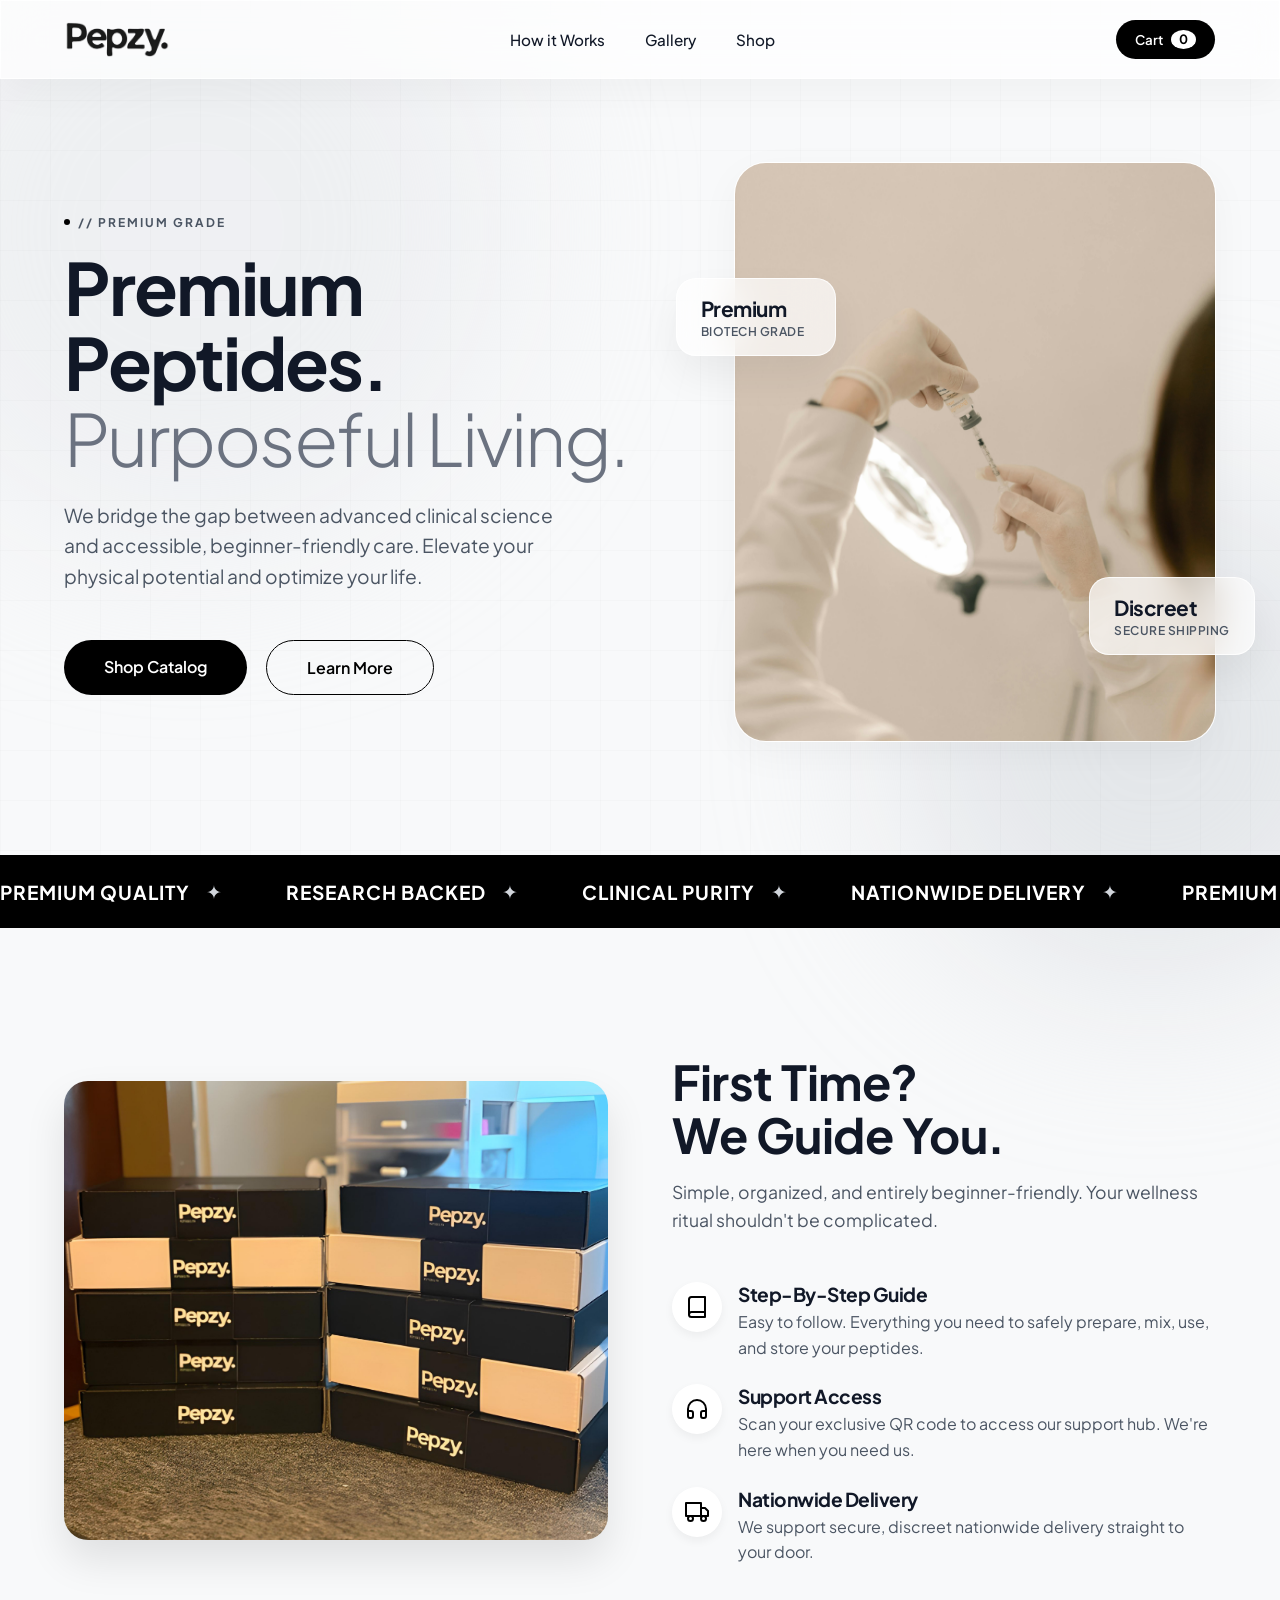
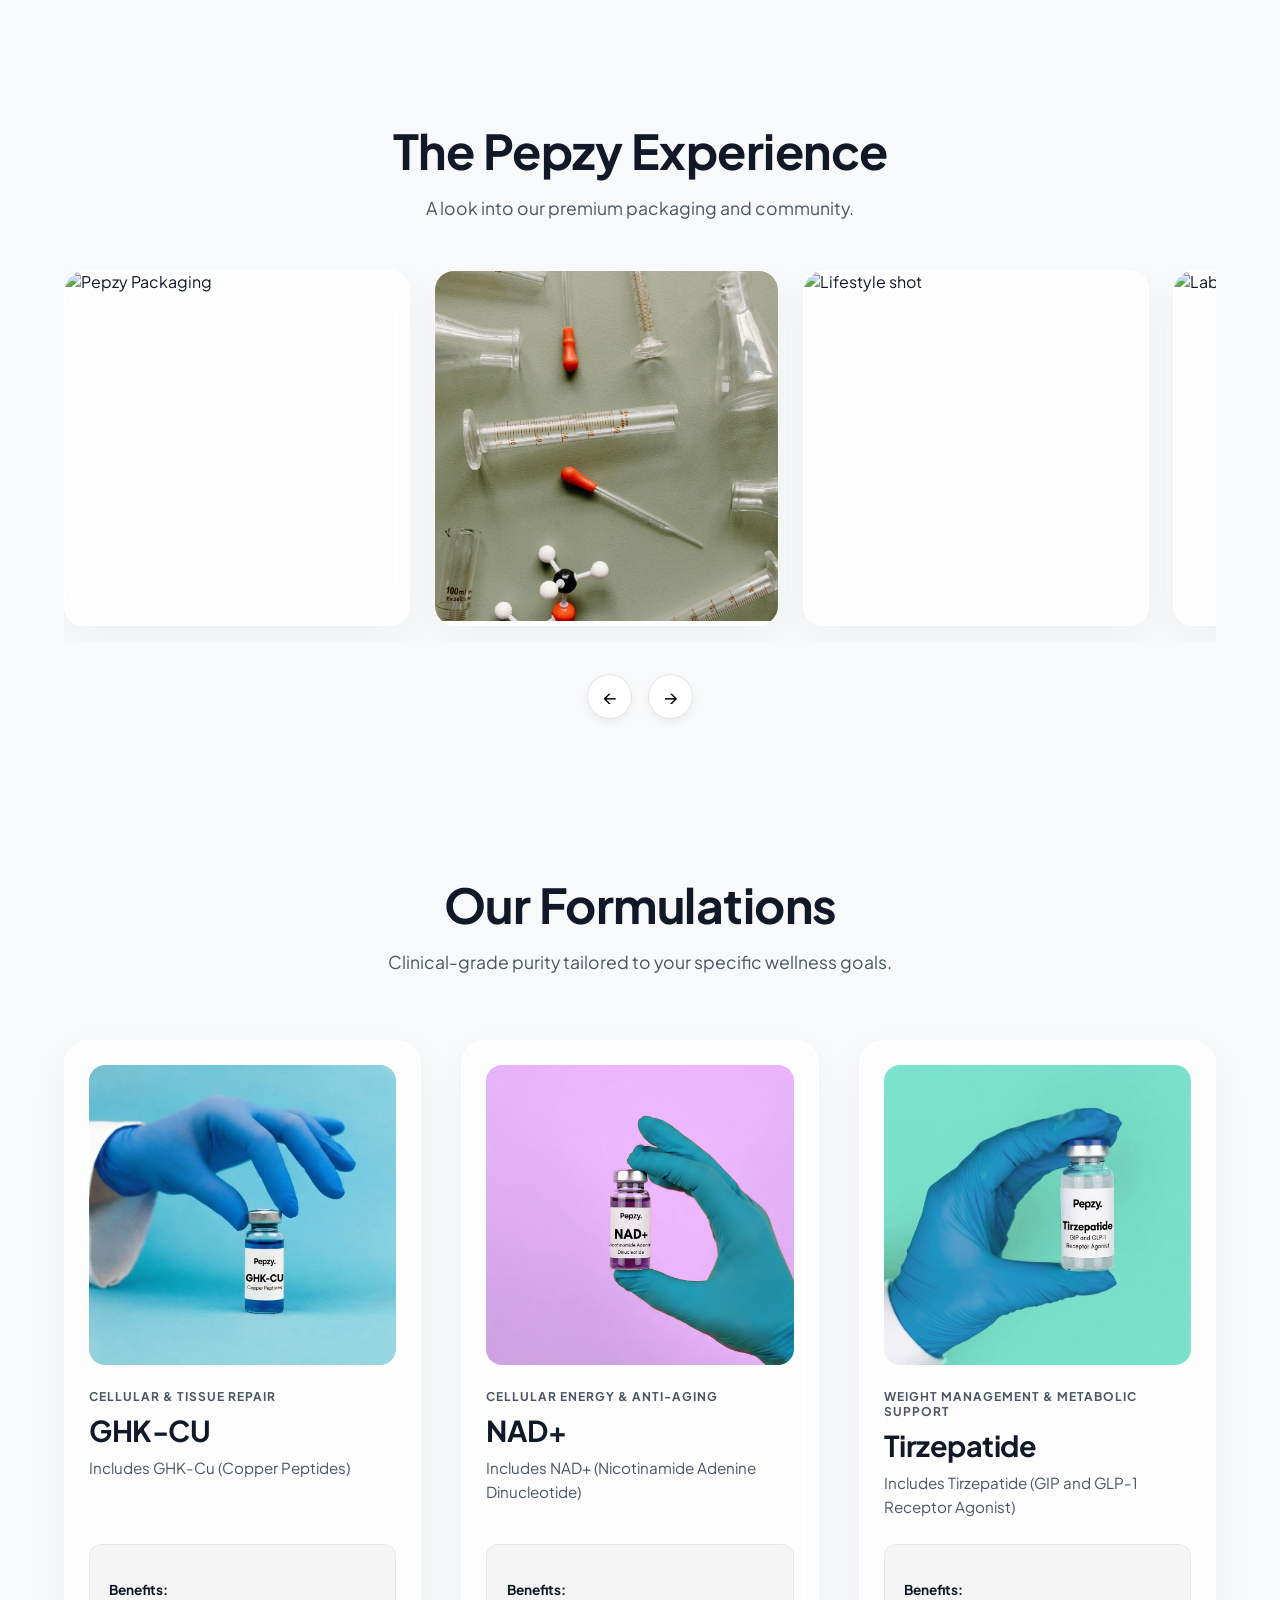
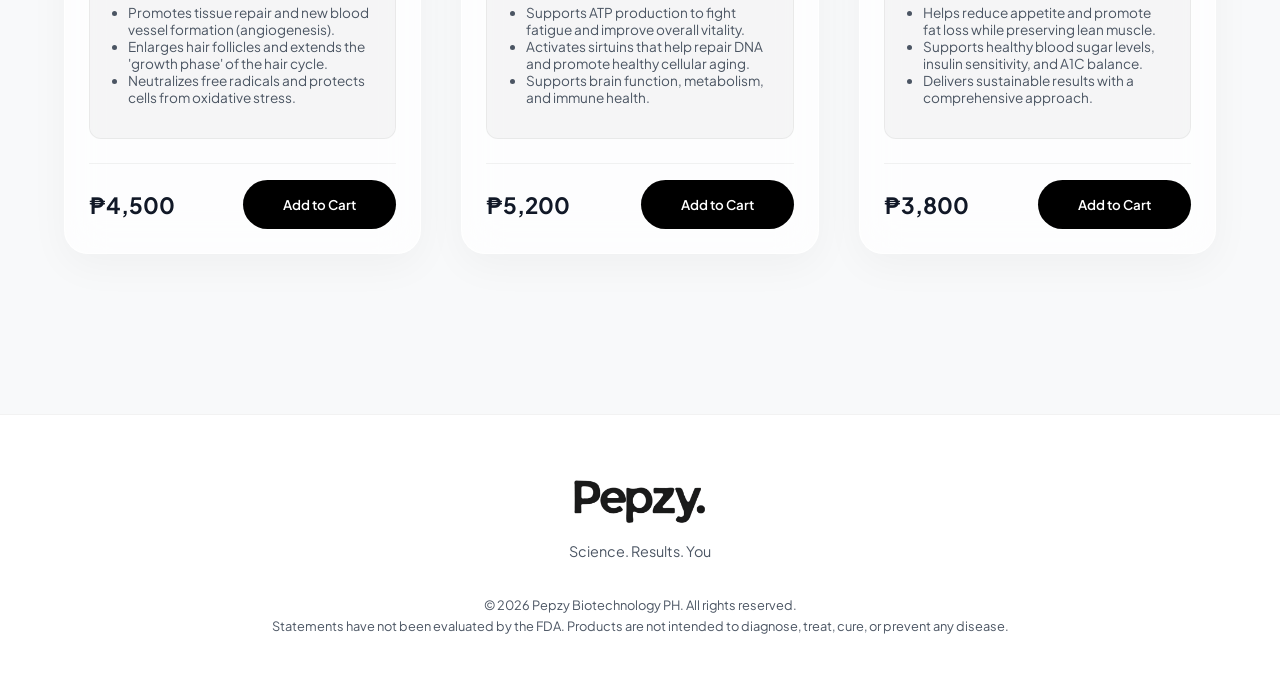
==== index.html @ 22ab9c08 "Initial commit" ====
<!DOCTYPE html>
<html lang="en">
<head>
    <meta charset="UTF-8">
    <meta name="viewport" content="width=device-width, initial-scale=1.0">
    <title>Pepzy. | Premium Peptides</title>
    <link rel="icon" type="image/png" href="assets/pepzy_favicon.png">
    <link href="https://fonts.googleapis.com/css2?family=Plus+Jakarta+Sans:wght@300;400;500;600;700&display=swap" rel="stylesheet">
    <link rel="stylesheet" href="assets/styles.css">
</head>
<body>

    <div class="blob blob-1"></div>
    <div class="blob blob-2"></div>

    <nav class="glass">
        <a href="#" class="logo">
            <img src="assets/pepzy_logo.png" alt="Pepzy Logo">
        </a>
        <div class="nav-links">
            <a href="#guide">How it Works</a>
            <a href="#gallery">Gallery</a>
            <a href="#products">Shop</a>
        </div>
        <button class="cart-btn" onclick="toggleCart()">
            Cart <span class="cart-count" id="cart-count">0</span>
        </button>
    </nav>

    <section class="hero reveal">
        <div class="hero-text">
            <div class="hero-pretitle"><span></span>// Premium Grade</div>
            <h1>Premium Peptides.<br><em>Purposeful Living.</em></h1>
            <p>We bridge the gap between advanced clinical science and accessible, beginner-friendly care. Elevate your physical potential and optimize your life.</p>
            <div class="hero-buttons">
                <a href="#products" class="btn">Shop Catalog</a>
                <a href="#guide" class="btn btn-outline">Learn More</a>
            </div>
        </div>
        
        <div class="hero-image-container">
            <div class="floating-badge badge-left glass">
                <strong>Premium</strong>
                <span>Biotech Grade</span>
            </div>
            <div class="floating-badge badge-right glass">
                <strong>Discreet</strong>
                <span>Secure Shipping</span>
            </div>
            
            <div class="hero-image-wrapper glass">
                <img src="assets/hero-image-two.jpg" alt="Premium Clinical Therapeutics">
            </div>
        </div>
    </section>

    <div class="marquee-wrapper reveal">
        <div class="marquee-content">
            <div class="marquee-item"><strong>PREMIUM QUALITY</strong> <span>        ✦        </span></div>
            <div class="marquee-item"><strong>RESEARCH BACKED</strong> <span>        ✦        </span></div>
            <div class="marquee-item"><strong>CLINICAL PURITY</strong> <span>        ✦        </span></div>
            <div class="marquee-item"><strong>NATIONWIDE DELIVERY</strong> <span>        ✦        </span></div>
            <div class="marquee-item"><strong>PREMIUM QUALITY</strong> <span>        ✦        </span></div>
            <div class="marquee-item"><strong>RESEARCH BACKED</strong> <span>        ✦        </span></div>
            <div class="marquee-item"><strong>CLINICAL PURITY</strong> <span>        ✦        </span></div>
            <div class="marquee-item"><strong>NATIONWIDE DELIVERY</strong> <span>        ✦        </span></div>
        </div>
    </div>

    <section id="guide" class="guide-section reveal">
        <div class="guide-image">
            <img src="assets/sample_photo.png" alt="Pepzy Starter Guide">
        </div>
        <div class="guide-text">
            <h2 class="section-title">First Time? <br>We Guide You.</h2>
            <p class="section-subtitle">Simple, organized, and entirely beginner-friendly. Your wellness ritual shouldn't be complicated.</p>
            
            <div class="feature-list">
                <div class="feature-item">
                    <div class="feature-icon">
                        <svg width="24" height="24" viewBox="0 0 24 24" fill="none" stroke="currentColor" stroke-width="2" stroke-linecap="round" stroke-linejoin="round"><path d="M4 19.5A2.5 2.5 0 0 1 6.5 17H20"></path><path d="M6.5 2H20v20H6.5A2.5 2.5 0 0 1 4 19.5v-15A2.5 2.5 0 0 1 6.5 2z"></path></svg>
                    </div>
                    <div class="feature-text">
                        <h4>Step-By-Step Guide</h4>
                        <p>Easy to follow. Everything you need to safely prepare, mix, use, and store your peptides.</p>
                    </div>
                </div>
                <div class="feature-item">
                    <div class="feature-icon">
                        <svg width="24" height="24" viewBox="0 0 24 24" fill="none" stroke="currentColor" stroke-width="2" stroke-linecap="round" stroke-linejoin="round"><path d="M3 18v-6a9 9 0 0 1 18 0v6"></path><path d="M21 19a2 2 0 0 1-2 2h-1a2 2 0 0 1-2-2v-3a2 2 0 0 1 2-2h3zM3 19a2 2 0 0 0 2 2h1a2 2 0 0 0 2-2v-3a2 2 0 0 0-2-2H3z"></path></svg>
                    </div>
                    <div class="feature-text">
                        <h4>Support Access</h4>
                        <p>Scan your exclusive QR code to access our support hub. We're here when you need us.</p>
                    </div>
                </div>
                <div class="feature-item">
                    <div class="feature-icon">
                        <svg width="24" height="24" viewBox="0 0 24 24" fill="none" stroke="currentColor" stroke-width="2" stroke-linecap="round" stroke-linejoin="round"><rect x="1" y="3" width="15" height="13"></rect><polygon points="16 8 20 8 23 11 23 16 16 16 16 8"></polygon><circle cx="5.5" cy="18.5" r="2.5"></circle><circle cx="18.5" cy="18.5" r="2.5"></circle></svg>
                    </div>
                    <div class="feature-text">
                        <h4>Nationwide Delivery</h4>
                        <p>We support secure, discreet nationwide delivery straight to your door.</p>
                    </div>
                </div>
            </div>
        </div>
    </section>

    <section id="gallery" class="gallery-section reveal">
        <div class="gallery-header">
            <h2 class="section-title">The Pepzy Experience</h2>
            <p class="section-subtitle">A look into our premium packaging and community.</p>
        </div>
        
        <div class="carousel-container">
            <div class="carousel-track" id="carouselTrack">
                <div class="carousel-slide glass">
                    <img src="https://images.unsplash.com/photo-1571781926291-c477ebfd024b?ixlib=rb-4.0.3&auto=format&fit=crop&w=800&q=80" alt="Pepzy Packaging">
                </div>
                <div class="carousel-slide glass">
                    <img src="assets/gallery-one.jpg" alt="Vials">
                </div>
                <div class="carousel-slide glass">
                    <img src="https://images.unsplash.com/photo-1556228578-0d85b1a4d571?ixlib=rb-4.0.3&auto=format&fit=crop&w=800&q=80" alt="Lifestyle shot">
                </div>
                <div class="carousel-slide glass">
                    <img src="https://images.unsplash.com/photo-1629198688000-71f23e745b6e?ixlib=rb-4.0.3&auto=format&fit=crop&w=800&q=80" alt="Laboratory purity">
                </div>
                <div class="carousel-slide glass">
                    <img src="assets/gallery-two.jpg" alt="Guide book">
                </div>
            </div>
            
            <div class="carousel-nav">
                <button class="nav-btn" onclick="scrollCarousel(-1)">&#8592;</button>
                <button class="nav-btn" onclick="scrollCarousel(1)">&#8594;</button>
            </div>
        </div>
    </section>

    <section id="products" class="reveal">
        <div class="products-header">
            <h2 class="section-title">Our Formulations</h2>
            <p class="section-subtitle">Clinical-grade purity tailored to your specific wellness goals.</p>
        </div>
        <div class="grid">
            
            <div class="card glass">
                <img src="assets/GHK-CU.png" alt="GHK-CU Vial" class="card-img">
                <span class="tag">Cellular & Tissue Repair</span>
                <h3>GHK-CU</h3>
                <p class="desc">Includes GHK-Cu (Copper Peptides)</p>
                <div class="details-box">
                    <br>
                    <strong>Benefits:</strong>
                    <ul>
                        <li>Promotes tissue repair and new blood vessel formation (angiogenesis).</li>
                        <li>Enlarges hair follicles and extends the 'growth phase' of the hair cycle.</li>
                        <li>Neutralizes free radicals and protects cells from oxidative stress.</li>
                    </ul>
                </div>
                <div class="card-footer">
                    <span class="price">₱4,500</span>
                    <button class="btn" onclick="addToCart(1, 'GHK-CU', 4500)">Add to Cart</button>
                </div>
            </div>

            <div class="card glass">
                <img src="assets/NAD.png" alt="NAD+ Vial" class="card-img">
                <span class="tag">Cellular Energy & Anti-Aging</span>
                <h3>NAD+</h3>
                <p class="desc">Includes NAD+ (Nicotinamide Adenine Dinucleotide)</p>
                <div class="details-box">
                    <br>
                    <strong>Benefits:</strong>
                    <ul>
                        <li>Supports ATP production to fight fatigue and improve overall vitality.</li>
                        <li>Activates sirtuins that help repair DNA and promote healthy cellular aging.</li>
                        <li>Supports brain function, metabolism, and immune health.</li>
                    </ul>
                </div>
                <div class="card-footer">
                    <span class="price">₱5,200</span>
                    <button class="btn" onclick="addToCart(2, 'NAD+', 5200)">Add to Cart</button>
                </div>
            </div>

            <div class="card glass">
                <img src="assets/Tirzepatide.png" alt="Tirzepatide Vial" class="card-img">
                <span class="tag">Weight Management & Metabolic Support</span>
                <h3>Tirzepatide</h3>
                <p class="desc">Includes Tirzepatide (GIP and GLP-1 Receptor Agonist)</p>
                <div class="details-box">
                    <br>
                    <strong>Benefits:</strong>
                    <ul>
                        <li>Helps reduce appetite and promote fat loss while preserving lean muscle.</li>
                        <li>Supports healthy blood sugar levels, insulin sensitivity, and A1C balance.</li>
                        <li>Delivers sustainable results with a comprehensive approach.</li>
                    </ul>
                </div>
                <div class="card-footer">
                    <span class="price">₱3,800</span>
                    <button class="btn" onclick="addToCart(3, 'Tirzepatide', 3800)">Add to Cart</button>
                </div>
            </div>

        </div>
    </section>

    <div class="cart-overlay" id="cartOverlay" onclick="toggleCart()"></div>
    <div class="cart-drawer" id="cartDrawer">
        <div class="cart-header">
            <h2>Your Order</h2>
            <button class="close-cart" onclick="toggleCart()">&times;</button>
        </div>

        <div class="cart-items" id="cartItemsContainer">
            <p style="text-align:center; color: #888; margin-top: 2rem;">Your cart is empty.</p>
        </div>

        <div class="checkout-form" id="checkoutFormWrap">
            <h3>Secure Checkout</h3>

            <form id="orderForm" onsubmit="processCheckout(event)">
                <div class="form-group">
                    <label>Name</label>
                    <input type="text" required placeholder="Juan Dela Cruz" id="fullNameInput">
                </div>

                <div class="form-group">
                    <label>Email</label>
                    <input type="email" required placeholder="juan@email.com" id="emailInput">
                </div>

                <div class="form-group">
                    <label>Phone Number</label>
                    <input type="tel" required placeholder="09XX XXX XXXX" id="phoneInput">
                </div>

                <div class="form-group">
                    <label>Shipping Address</label>
                    <input type="text" required placeholder="123 Wellness St, Manila" id="addressInput">
                </div>

                <div class="form-group" style="margin-top: 1.2rem;">
                    <label>Payment Selection</label>
                    <div style="background: rgba(0,0,0,0.03); border: 1px solid rgba(0,0,0,0.05); border-radius: 12px; padding: 0.95rem 1rem;">
                        <div style="font-weight: 900; color: var(--text-dark);">Manual Payment via GoTyme QR</div>
                        <div style="margin-top: 0.25rem; font-size: 0.9rem; color: var(--text-light);">
                            You’ll receive your GoTyme QR invoice by email after stock verification.
                        </div>
                    </div>
                </div>

                <div class="total-row">
                    <span>Total:</span>
                    <span id="cartTotal">₱0.00</span>
                </div>

                <div class="trust-banner">
                    <strong>✨ Stock Protection Guarantee</strong>
                    <p>Because our high-quality peptides are in heavy demand, we manually verify our warehouse stock for every single order. We will never take your money until we are 100% sure your items are ready to ship! We will email your GoTyme payment instructions as soon as your batch is secured.</p>
                </div>

                <button type="submit" class="btn" style="width: 100%;">Submit Order Request</button>
            </form>

        </div>
    </div>

    <footer>
        <div class="footer-logo">
            <img src="assets/pepzy_logo.png" alt="Pepzy Logo">
        </div>
        <p>Science. Results. You</p>
        <p style="margin-top: 2rem; font-size: 0.8rem;">&copy; 2026 Pepzy Biotechnology PH. All rights reserved. <br> Statements have not been evaluated by the FDA. Products are not intended to diagnose, treat, cure, or prevent any disease.</p>
    </footer>

    <script src="assets/app.js" defer></script>
</body>
</html>
---- assets/styles.css ----
:root {
  --bg-color: #f8f9fa;
  --text-dark: #111827;
  --text-light: #4b5563;
  --accent: #000000;
  --accent-hover: #374151;
  --glass-bg: rgba(255, 255, 255, 0.7);
  --glass-border: rgba(255, 255, 255, 0.8);
  --glass-shadow: 0 12px 40px 0 rgba(0, 0, 0, 0.04);
}

* {
  margin: 0;
  padding: 0;
  box-sizing: border-box;
  font-family: 'Plus Jakarta Sans', sans-serif;
  scroll-behavior: smooth;
}

body {
  background-color: var(--bg-color);
  color: var(--text-dark);
  overflow-x: hidden;
  position: relative;
}

/* Animations */
@keyframes float {
  0% { transform: translateY(0px); }
  50% { transform: translateY(-20px); }
  100% { transform: translateY(0px); }
}
@keyframes floatBadge1 {
  0%, 100% { transform: translateY(0) scale(1); }
  50% { transform: translateY(-12px) scale(1.02); }
}
@keyframes floatBadge2 {
  0%, 100% { transform: translateY(0) scale(1); }
  50% { transform: translateY(-8px) scale(0.99); }
}
@keyframes scrollMarquee {
  0% { transform: translateX(0); }
  100% { transform: translateX(-50%); }
}

/* Scroll Reveal Utility Classes */
.reveal {
  opacity: 0;
  transform: translateY(40px);
  transition: all 0.8s cubic-bezier(0.5, 0, 0, 1);
}
.reveal.active {
  opacity: 1;
  transform: translateY(0);
}

/* Soft Background Blobs */
.blob {
  position: fixed;
  border-radius: 50%;
  filter: blur(90px);
  z-index: -2;
  opacity: 0.5;
  animation: float 8s ease-in-out infinite;
}
.blob-1 { top: -10%; left: -10%; width: 50vw; height: 50vw; background: #e5e7eb; animation-delay: 0s; }
.blob-2 { bottom: -10%; right: -10%; width: 40vw; height: 40vw; background: #d1d5db; animation-delay: -4s; }

/* Glassmorphism Utility */
.glass {
  background: var(--glass-bg);
  backdrop-filter: blur(20px);
  -webkit-backdrop-filter: blur(20px);
  border: 1px solid var(--glass-border);
  box-shadow: var(--glass-shadow);
}

/* Typography */
h1, h2, h3, h4 { font-weight: 700; letter-spacing: -0.5px; }
p { color: var(--text-light); line-height: 1.6; }
.section-title { font-size: 3rem; margin-bottom: 1rem; line-height: 1.1; }
.section-subtitle { font-size: 1.1rem; margin-bottom: 3rem; color: var(--text-light); }

/* Navbar & Logo Configurations */
nav {
  position: fixed; top: 0; width: 100%; padding: 1.2rem 5%;
  display: flex; justify-content: space-between; align-items: center;
  z-index: 100; border-bottom: 1px solid rgba(0, 0, 0, 0.05);
}
.logo { display: flex; align-items: center; text-decoration: none; }
.logo img { height: 35px; width: auto; object-fit: contain; }

.nav-links { display: flex; gap: 2.5rem; align-items: center; }
.nav-links a { text-decoration: none; color: var(--text-dark); font-weight: 500; font-size: 0.95rem; transition: color 0.3s; }
.nav-links a:hover { color: var(--text-light); }

.cart-btn {
  background: var(--accent); border: none; cursor: pointer; padding: 0.6rem 1.2rem;
  border-radius: 30px; font-weight: 600; color: white; display: flex; align-items: center; gap: 0.5rem;
  transition: all 0.3s;
}
.cart-btn:hover { background: var(--accent-hover); transform: scale(1.05); }
.cart-count { background: white; color: var(--accent); border-radius: 50%; padding: 0.1rem 0.5rem; font-size: 0.8rem; font-weight: 700;}

/* Buttons */
.btn {
  display: inline-block; padding: 1rem 2.5rem; background: var(--accent); color: white;
  text-decoration: none; border-radius: 30px; font-weight: 600; transition: all 0.3s cubic-bezier(0.16, 1, 0.3, 1); border: none; cursor: pointer;
}
.btn:hover { background: var(--accent-hover); transform: translateY(-3px); box-shadow: 0 15px 30px rgba(0,0,0,0.15); }
.btn-outline { background: transparent; border: 1px solid var(--accent); color: var(--accent); }
.btn-outline:hover { background: var(--accent); color: white; }

/* Sections */
section { padding: 6rem 5%; max-width: 1400px; margin: 0 auto; }

/* Enhanced Hero Section with Grid Layout */
.hero { 
  display: grid; grid-template-columns: 1.1fr 0.9fr; gap: 5rem; align-items: center; 
  padding-top: 9rem; min-height: 95vh; position: relative;
}
.hero::before {
  content: ''; position: absolute; top: 0; left: 0; width: 100%; height: 100%;
  background-image: linear-gradient(rgba(0,0,0,0.02) 1px, transparent 1px), linear-gradient(90deg, rgba(0,0,0,0.02) 1px, transparent 1px);
  background-size: 50px 50px; z-index: -1; pointer-events: none; opacity: 0.8;
}
.hero-pretitle {
  font-size: 0.75rem; font-weight: 700; letter-spacing: 2px; text-transform: uppercase;
  color: var(--text-light); margin-bottom: 1.2rem; display: inline-flex; align-items: center; gap: 0.5rem;
}
.hero-pretitle span { width: 6px; height: 6px; background: var(--accent); border-radius: 50%; }
.hero-text h1 { font-size: 4.5rem; line-height: 1.05; margin-bottom: 1.5rem; letter-spacing: -2px; }
.hero-text h1 em { font-style: normal; font-weight: 300; color: #6b7280; }
.hero-text p { font-size: 1.2rem; margin-bottom: 3rem; max-width: 85%; color: var(--text-light); }
.hero-buttons { display: flex; gap: 1.2rem; }

/* Floating Badge Composition */
.hero-image-container { position: relative; width: 100%; height: 580px; }
.hero-image-wrapper { width: 100%; height: 100%; border-radius: 32px; overflow: hidden; }
.hero-image-wrapper img { width: 100%; height: 100%; object-fit: cover; transition: transform 0.7s ease; }
.hero-image-container:hover .hero-image-wrapper img { transform: scale(1.04); }

.floating-badge {
  position: absolute; padding: 1rem 1.5rem; border-radius: 20px;
  display: flex; flex-direction: column; gap: 2px; min-width: 160px;
  box-shadow: 0 20px 40px rgba(0,0,0,0.06); z-index: 5;
}
.badge-left {
  top: 20%; left: -12%; animation: floatBadge1 6s ease-in-out infinite;
}
.badge-right {
  bottom: 15%; right: -8%; animation: floatBadge2 7s ease-in-out infinite;
}
.floating-badge strong { font-size: 1.3rem; font-weight: 700; color: var(--text-dark); letter-spacing: -0.5px; }
.floating-badge span { font-size: 0.75rem; text-transform: uppercase; font-weight: 600; color: var(--text-light); letter-spacing: 0.5px; }

/* Infinite Marquee Banner */
.marquee-wrapper {
  background: var(--accent); color: white; padding: 1.5rem 0;
  overflow: hidden; white-space: nowrap; display: flex; position: relative; z-index: 10;
}
.marquee-content {
  display: flex; gap: 4rem; padding-right: 4rem; align-items: center;
  animation: scrollMarquee 25s linear infinite;
}
.marquee-item { display: flex; align-items: center; gap: 1rem; }
.marquee-item span { color: #d1d5db; font-weight: 300; font-size: 1.2rem; }
.marquee-item strong { font-size: 1.2rem; letter-spacing: 1px; }

/* First Time Guide */
.guide-section { display: grid; grid-template-columns: 1fr 1fr; gap: 4rem; align-items: center; margin-top: 2rem; }
.guide-image { border-radius: 24px; overflow: hidden; box-shadow: 0 20px 40px rgba(0,0,0,0.1); position: relative; }
.guide-image img { width: 100%; height: auto; display: block; }
.feature-list { margin-top: 2rem; display: flex; flex-direction: column; gap: 1.5rem; }
.feature-item { display: flex; gap: 1rem; align-items: flex-start; transition: transform 0.3s ease; }
.feature-item:hover { transform: translateX(10px); }
.feature-icon { font-size: 1.5rem; background: white; width: 50px; height: 50px; display: flex; align-items: center; justify-content: center; border-radius: 50%; box-shadow: 0 4px 10px rgba(0,0,0,0.05); flex-shrink: 0; }
.feature-icon svg { color: var(--accent); }
.feature-text h4 { font-size: 1.2rem; margin-bottom: 0.2rem; }

/* Gallery Carousel Section */
.gallery-section { padding: 4rem 0; overflow: hidden; }
.gallery-header { text-align: center; margin-bottom: 3rem; padding: 0 5%; }
.carousel-container { position: relative; width: 100%; padding: 0 5%; }
.carousel-track {
  display: flex; gap: 1.5rem; overflow-x: auto; scroll-snap-type: x mandatory;
  scrollbar-width: none; -ms-overflow-style: none; scroll-behavior: smooth;
  padding-bottom: 1rem;
}
.carousel-track::-webkit-scrollbar { display: none; }
.carousel-slide {
  flex: 0 0 80%; min-width: 80%; scroll-snap-align: center;
  border-radius: 20px; overflow: hidden; position: relative;
}
@media(min-width: 768px) {
  .carousel-slide { flex: 0 0 40%; min-width: 40%; scroll-snap-align: start; }
}
@media(min-width: 1024px) {
  .carousel-slide { flex: 0 0 30%; min-width: 30%; scroll-snap-align: start; }
}
.carousel-slide img { width: 100%; height: 350px; object-fit: cover; transition: transform 0.5s ease; }
.carousel-slide:hover img { transform: scale(1.05); }

.carousel-nav {
  display: flex; justify-content: center; gap: 1rem; margin-top: 2rem;
}
.nav-btn {
  background: white; border: 1px solid rgba(0,0,0,0.1); width: 45px; height: 45px;
  border-radius: 50%; display: flex; align-items: center; justify-content: center;
  cursor: pointer; transition: all 0.3s; box-shadow: 0 4px 10px rgba(0,0,0,0.05);
  font-size: 1.2rem;
}
.nav-btn:hover { background: var(--accent); color: white; transform: scale(1.1); }

/* Products Grid */
.products-header { text-align: center; margin-bottom: 4rem; }
.grid { display: grid; grid-template-columns: repeat(auto-fit, minmax(320px, 1fr)); gap: 2.5rem; }
.card { border-radius: 24px; padding: 1.5rem; display: flex; flex-direction: column; transition: all 0.4s cubic-bezier(0.175, 0.885, 0.32, 1.275); }
.card:hover { transform: translateY(-10px); box-shadow: 0 15px 30px rgba(0,0,0,0.08); }
.card-img { width: 100%; height: 300px; object-fit: cover; border-radius: 16px; margin-bottom: 1.5rem; }
.tag { font-size: 0.75rem; text-transform: uppercase; letter-spacing: 1px; color: var(--text-light); font-weight: 700; margin-bottom: 0.5rem; }
.card h3 { font-size: 1.8rem; margin-bottom: 0.5rem; }
.card .desc { font-size: 0.95rem; margin-bottom: 1.5rem; flex-grow: 1; }
.details-box { background: rgba(0, 0, 0, 0.03); border-radius: 12px; padding: 1.2rem; margin-bottom: 1.5rem; font-size: 0.85rem; border: 1px solid rgba(0,0,0,0.05); }
.details-box strong { color: var(--text-dark); display: block; margin-bottom: 0.4rem; }
.details-box ul { padding-left: 1.2rem; color: var(--text-light); margin-bottom: 0.8rem; }
.card-footer { display: flex; justify-content: space-between; align-items: center; margin-top: auto; padding-top: 1rem; border-top: 1px solid rgba(0,0,0,0.05); }
.price { font-size: 1.4rem; font-weight: 700; }

/* Cart & Checkout Drawer */
.cart-overlay { position: fixed; top: 0; left: 0; width: 100%; height: 100%; background: rgba(0,0,0,0.4); backdrop-filter: blur(4px); z-index: 999; opacity: 0; visibility: hidden; transition: all 0.3s ease; }
.cart-overlay.active { opacity: 1; visibility: visible; }
.cart-drawer { position: fixed; top: 0; right: -500px; width: 100%; max-width: 450px; height: 100%; background: var(--bg-color); z-index: 1000; transition: right 0.4s cubic-bezier(0.77, 0, 0.175, 1); padding: 2rem; display: flex; flex-direction: column; overflow-y: auto; }
.cart-drawer.active { right: 0; }
.cart-header { display: flex; justify-content: space-between; align-items: center; margin-bottom: 2rem; }
.close-cart { background: none; border: none; font-size: 2rem; cursor: pointer; color: var(--text-dark); line-height: 1; transition: transform 0.3s; }
.close-cart:hover { transform: rotate(90deg); }
.cart-items { flex-grow: 1; margin-bottom: 2rem; }
.cart-item { display: flex; justify-content: space-between; align-items: center; padding: 1rem; background: white; border-radius: 12px; margin-bottom: 1rem; box-shadow: 0 4px 6px rgba(0,0,0,0.02); animation: slideIn 0.3s ease; }
@keyframes slideIn { from { opacity: 0; transform: translateX(20px); } to { opacity: 1; transform: translateX(0); } }
.checkout-form { background: white; padding: 1.5rem; border-radius: 16px; box-shadow: 0 10px 25px rgba(0,0,0,0.05); }
.form-group { margin-bottom: 1rem; }
.form-group label { display: block; font-size: 0.85rem; margin-bottom: 0.4rem; font-weight: 600; }
.form-group input, .form-group select { width: 100%; padding: 0.8rem; border: 1px solid #ddd; border-radius: 8px; outline: none; transition: border-color 0.3s; }
.form-group input:focus, .form-group select:focus { border-color: var(--accent); }
.total-row { display: flex; justify-content: space-between; font-size: 1.2rem; font-weight: 700; margin: 1.5rem 0; border-top: 1px solid #ddd; padding-top: 1rem; }

/* Trust banner */
.trust-banner {
  background: linear-gradient(180deg, rgba(17,24,39,0.03), rgba(17,24,39,0.01));
  border: 1px solid rgba(17,24,39,0.08);
  border-radius: 16px;
  padding: 1rem 1.1rem;
  margin: 0.9rem 0 1.2rem;
}
.trust-banner strong {
  display: inline-block;
  margin-bottom: 0.25rem;
}
.trust-banner p {
  color: var(--text-light);
  margin: 0;
  font-size: 0.95rem;
  line-height: 1.6;
}

/* GoTyme QR payment step */
.payment-step { display: none; }
.payment-step.active { display: block; }
.qr-box { display: grid; grid-template-columns: 1fr; gap: 1rem; align-items: center; }
.qr-image { width: 220px; max-width: 100%; justify-self: center; border-radius: 16px; border: 1px solid rgba(0,0,0,0.08); background: #fff; padding: 0.75rem; }
.ref-box { background: rgba(0,0,0,0.03); border: 1px solid rgba(0,0,0,0.05); border-radius: 12px; padding: 0.9rem 1rem; }
.ref-code { font-family: ui-monospace, SFMono-Regular, Menlo, Monaco, Consolas, "Liberation Mono", "Courier New", monospace; letter-spacing: 0.4px; font-weight: 800; color: #000; }

/* Footer Custom Logo Configurations */
footer { text-align: center; padding: 4rem 5%; color: var(--text-light); font-size: 0.9rem; background: white; margin-top: 4rem; border-top: 1px solid rgba(0,0,0,0.05); }
.footer-logo { margin-bottom: 1rem; display: flex; justify-content: center; }
.footer-logo img { height: 45px; width: auto; object-fit: contain; }

@media (max-width: 1200px) {
  .hero-text h1 { font-size: 3.8rem; }
  .badge-left { left: -5%; }
  .badge-right { right: -3%; }
}
@media (max-width: 992px) {
  .hero { grid-template-columns: 1fr; text-align: center; padding-top: 8rem; gap: 3rem; }
  .hero-text p { margin: 0 auto 2.5rem; }
  .hero-buttons { justify-content: center; }
  .hero-image-container { height: 480px; max-width: 600px; margin: 0 auto; }
  .badge-left { left: 5%; }
  .badge-right { right: 5%; }
  .guide-section { grid-template-columns: 1fr; }
}
@media (max-width: 768px) {
  .nav-links { display: none; }
  .hero-text h1 { font-size: 3rem; }
}
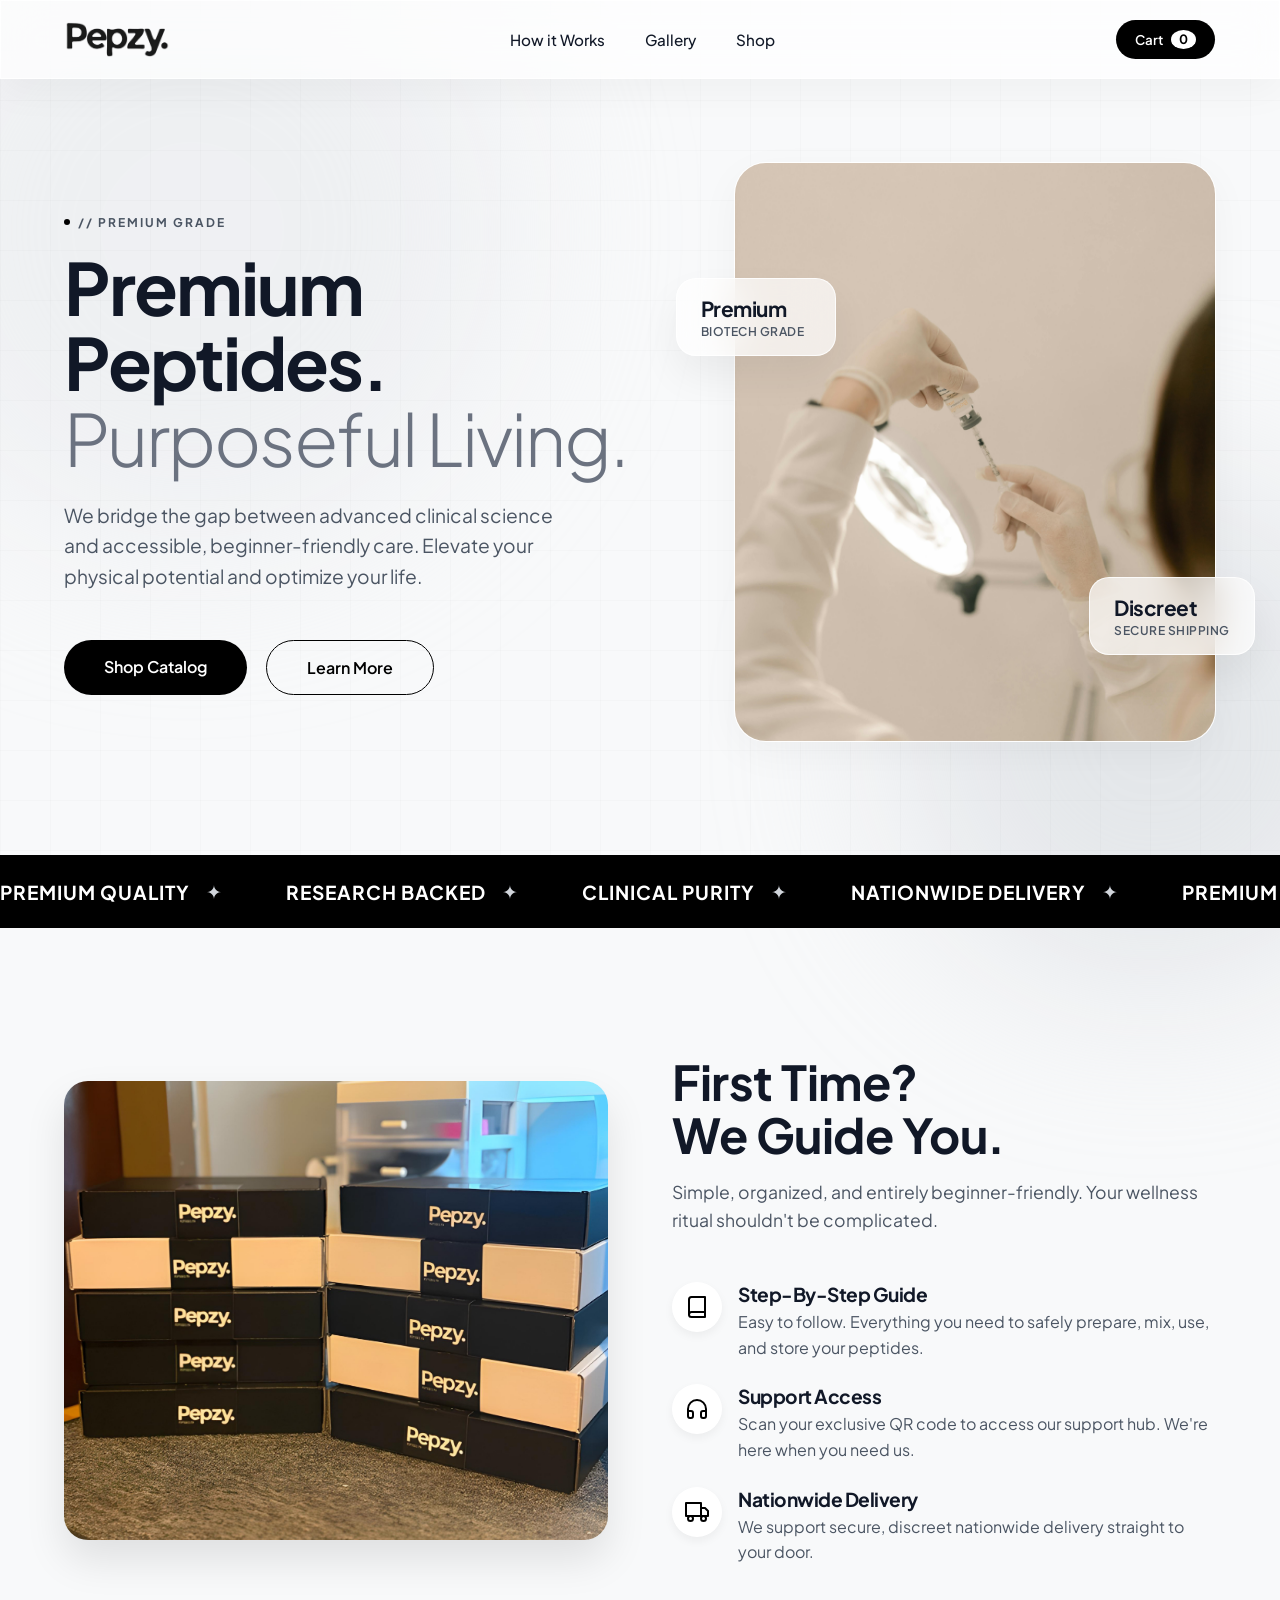
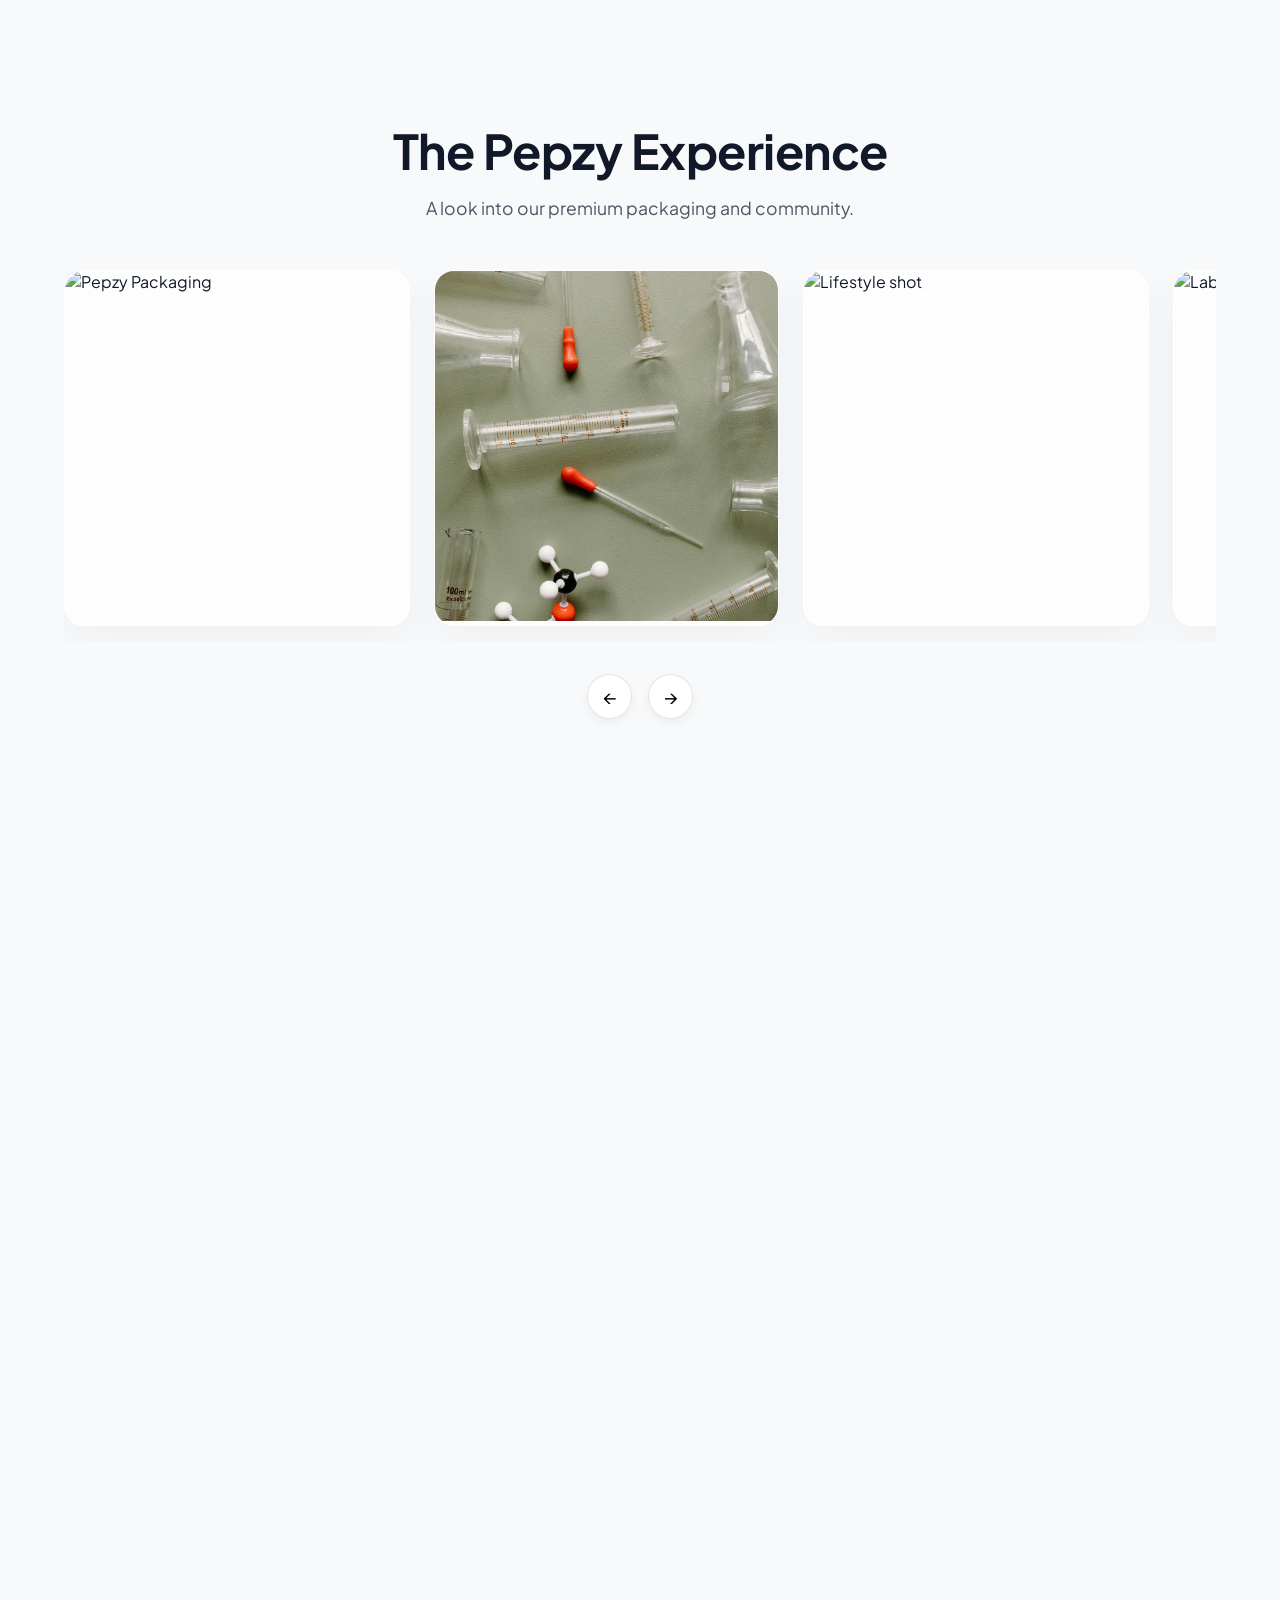
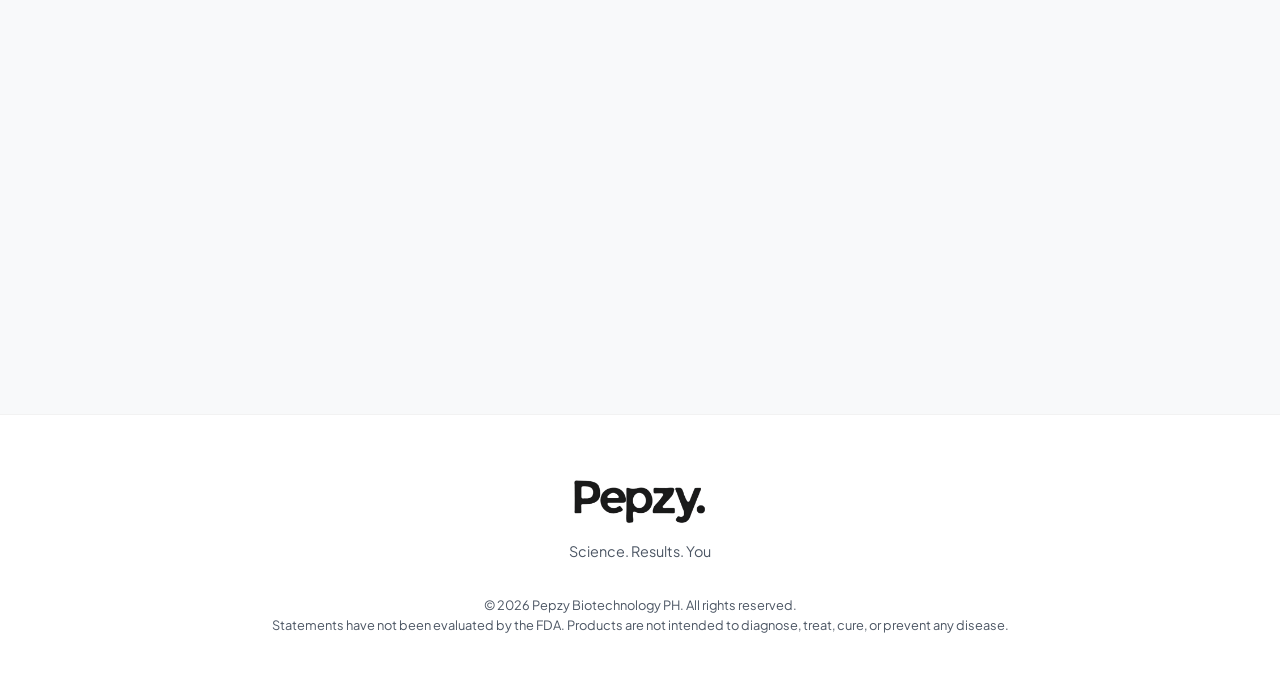
==== commit 0baa1db3: "Add files via upload" ====
--- a/index.html
+++ b/index.html
@@ -1,285 +1,377 @@
-<!DOCTYPE html>
-<html lang="en">
-<head>
-    <meta charset="UTF-8">
-    <meta name="viewport" content="width=device-width, initial-scale=1.0">
-    <title>Pepzy. | Premium Peptides</title>
-    <link rel="icon" type="image/png" href="assets/pepzy_favicon.png">
-    <link href="https://fonts.googleapis.com/css2?family=Plus+Jakarta+Sans:wght@300;400;500;600;700&display=swap" rel="stylesheet">
-    <link rel="stylesheet" href="assets/styles.css">
-</head>
-<body>
-
-    <div class="blob blob-1"></div>
-    <div class="blob blob-2"></div>
-
-    <nav class="glass">
-        <a href="#" class="logo">
-            <img src="assets/pepzy_logo.png" alt="Pepzy Logo">
-        </a>
-        <div class="nav-links">
-            <a href="#guide">How it Works</a>
-            <a href="#gallery">Gallery</a>
-            <a href="#products">Shop</a>
-        </div>
-        <button class="cart-btn" onclick="toggleCart()">
-            Cart <span class="cart-count" id="cart-count">0</span>
-        </button>
-    </nav>
-
-    <section class="hero reveal">
-        <div class="hero-text">
-            <div class="hero-pretitle"><span></span>// Premium Grade</div>
-            <h1>Premium Peptides.<br><em>Purposeful Living.</em></h1>
-            <p>We bridge the gap between advanced clinical science and accessible, beginner-friendly care. Elevate your physical potential and optimize your life.</p>
-            <div class="hero-buttons">
-                <a href="#products" class="btn">Shop Catalog</a>
-                <a href="#guide" class="btn btn-outline">Learn More</a>
-            </div>
-        </div>
-        
-        <div class="hero-image-container">
-            <div class="floating-badge badge-left glass">
-                <strong>Premium</strong>
-                <span>Biotech Grade</span>
-            </div>
-            <div class="floating-badge badge-right glass">
-                <strong>Discreet</strong>
-                <span>Secure Shipping</span>
-            </div>
-            
-            <div class="hero-image-wrapper glass">
-                <img src="assets/hero-image-two.jpg" alt="Premium Clinical Therapeutics">
-            </div>
-        </div>
-    </section>
-
-    <div class="marquee-wrapper reveal">
-        <div class="marquee-content">
-            <div class="marquee-item"><strong>PREMIUM QUALITY</strong> <span>        ✦        </span></div>
-            <div class="marquee-item"><strong>RESEARCH BACKED</strong> <span>        ✦        </span></div>
-            <div class="marquee-item"><strong>CLINICAL PURITY</strong> <span>        ✦        </span></div>
-            <div class="marquee-item"><strong>NATIONWIDE DELIVERY</strong> <span>        ✦        </span></div>
-            <div class="marquee-item"><strong>PREMIUM QUALITY</strong> <span>        ✦        </span></div>
-            <div class="marquee-item"><strong>RESEARCH BACKED</strong> <span>        ✦        </span></div>
-            <div class="marquee-item"><strong>CLINICAL PURITY</strong> <span>        ✦        </span></div>
-            <div class="marquee-item"><strong>NATIONWIDE DELIVERY</strong> <span>        ✦        </span></div>
-        </div>
-    </div>
-
-    <section id="guide" class="guide-section reveal">
-        <div class="guide-image">
-            <img src="assets/sample_photo.png" alt="Pepzy Starter Guide">
-        </div>
-        <div class="guide-text">
-            <h2 class="section-title">First Time? <br>We Guide You.</h2>
-            <p class="section-subtitle">Simple, organized, and entirely beginner-friendly. Your wellness ritual shouldn't be complicated.</p>
-            
-            <div class="feature-list">
-                <div class="feature-item">
-                    <div class="feature-icon">
-                        <svg width="24" height="24" viewBox="0 0 24 24" fill="none" stroke="currentColor" stroke-width="2" stroke-linecap="round" stroke-linejoin="round"><path d="M4 19.5A2.5 2.5 0 0 1 6.5 17H20"></path><path d="M6.5 2H20v20H6.5A2.5 2.5 0 0 1 4 19.5v-15A2.5 2.5 0 0 1 6.5 2z"></path></svg>
-                    </div>
-                    <div class="feature-text">
-                        <h4>Step-By-Step Guide</h4>
-                        <p>Easy to follow. Everything you need to safely prepare, mix, use, and store your peptides.</p>
-                    </div>
-                </div>
-                <div class="feature-item">
-                    <div class="feature-icon">
-                        <svg width="24" height="24" viewBox="0 0 24 24" fill="none" stroke="currentColor" stroke-width="2" stroke-linecap="round" stroke-linejoin="round"><path d="M3 18v-6a9 9 0 0 1 18 0v6"></path><path d="M21 19a2 2 0 0 1-2 2h-1a2 2 0 0 1-2-2v-3a2 2 0 0 1 2-2h3zM3 19a2 2 0 0 0 2 2h1a2 2 0 0 0 2-2v-3a2 2 0 0 0-2-2H3z"></path></svg>
-                    </div>
-                    <div class="feature-text">
-                        <h4>Support Access</h4>
-                        <p>Scan your exclusive QR code to access our support hub. We're here when you need us.</p>
-                    </div>
-                </div>
-                <div class="feature-item">
-                    <div class="feature-icon">
-                        <svg width="24" height="24" viewBox="0 0 24 24" fill="none" stroke="currentColor" stroke-width="2" stroke-linecap="round" stroke-linejoin="round"><rect x="1" y="3" width="15" height="13"></rect><polygon points="16 8 20 8 23 11 23 16 16 16 16 8"></polygon><circle cx="5.5" cy="18.5" r="2.5"></circle><circle cx="18.5" cy="18.5" r="2.5"></circle></svg>
-                    </div>
-                    <div class="feature-text">
-                        <h4>Nationwide Delivery</h4>
-                        <p>We support secure, discreet nationwide delivery straight to your door.</p>
-                    </div>
-                </div>
-            </div>
-        </div>
-    </section>
-
-    <section id="gallery" class="gallery-section reveal">
-        <div class="gallery-header">
-            <h2 class="section-title">The Pepzy Experience</h2>
-            <p class="section-subtitle">A look into our premium packaging and community.</p>
-        </div>
-        
-        <div class="carousel-container">
-            <div class="carousel-track" id="carouselTrack">
-                <div class="carousel-slide glass">
-                    <img src="https://images.unsplash.com/photo-1571781926291-c477ebfd024b?ixlib=rb-4.0.3&auto=format&fit=crop&w=800&q=80" alt="Pepzy Packaging">
-                </div>
-                <div class="carousel-slide glass">
-                    <img src="assets/gallery-one.jpg" alt="Vials">
-                </div>
-                <div class="carousel-slide glass">
-                    <img src="https://images.unsplash.com/photo-1556228578-0d85b1a4d571?ixlib=rb-4.0.3&auto=format&fit=crop&w=800&q=80" alt="Lifestyle shot">
-                </div>
-                <div class="carousel-slide glass">
-                    <img src="https://images.unsplash.com/photo-1629198688000-71f23e745b6e?ixlib=rb-4.0.3&auto=format&fit=crop&w=800&q=80" alt="Laboratory purity">
-                </div>
-                <div class="carousel-slide glass">
-                    <img src="assets/gallery-two.jpg" alt="Guide book">
-                </div>
-            </div>
-            
-            <div class="carousel-nav">
-                <button class="nav-btn" onclick="scrollCarousel(-1)">&#8592;</button>
-                <button class="nav-btn" onclick="scrollCarousel(1)">&#8594;</button>
-            </div>
-        </div>
-    </section>
-
-    <section id="products" class="reveal">
-        <div class="products-header">
-            <h2 class="section-title">Our Formulations</h2>
-            <p class="section-subtitle">Clinical-grade purity tailored to your specific wellness goals.</p>
-        </div>
-        <div class="grid">
-            
-            <div class="card glass">
-                <img src="assets/GHK-CU.png" alt="GHK-CU Vial" class="card-img">
-                <span class="tag">Cellular & Tissue Repair</span>
-                <h3>GHK-CU</h3>
-                <p class="desc">Includes GHK-Cu (Copper Peptides)</p>
-                <div class="details-box">
-                    <br>
-                    <strong>Benefits:</strong>
-                    <ul>
-                        <li>Promotes tissue repair and new blood vessel formation (angiogenesis).</li>
-                        <li>Enlarges hair follicles and extends the 'growth phase' of the hair cycle.</li>
-                        <li>Neutralizes free radicals and protects cells from oxidative stress.</li>
-                    </ul>
-                </div>
-                <div class="card-footer">
-                    <span class="price">₱4,500</span>
-                    <button class="btn" onclick="addToCart(1, 'GHK-CU', 4500)">Add to Cart</button>
-                </div>
-            </div>
-
-            <div class="card glass">
-                <img src="assets/NAD.png" alt="NAD+ Vial" class="card-img">
-                <span class="tag">Cellular Energy & Anti-Aging</span>
-                <h3>NAD+</h3>
-                <p class="desc">Includes NAD+ (Nicotinamide Adenine Dinucleotide)</p>
-                <div class="details-box">
-                    <br>
-                    <strong>Benefits:</strong>
-                    <ul>
-                        <li>Supports ATP production to fight fatigue and improve overall vitality.</li>
-                        <li>Activates sirtuins that help repair DNA and promote healthy cellular aging.</li>
-                        <li>Supports brain function, metabolism, and immune health.</li>
-                    </ul>
-                </div>
-                <div class="card-footer">
-                    <span class="price">₱5,200</span>
-                    <button class="btn" onclick="addToCart(2, 'NAD+', 5200)">Add to Cart</button>
-                </div>
-            </div>
-
-            <div class="card glass">
-                <img src="assets/Tirzepatide.png" alt="Tirzepatide Vial" class="card-img">
-                <span class="tag">Weight Management & Metabolic Support</span>
-                <h3>Tirzepatide</h3>
-                <p class="desc">Includes Tirzepatide (GIP and GLP-1 Receptor Agonist)</p>
-                <div class="details-box">
-                    <br>
-                    <strong>Benefits:</strong>
-                    <ul>
-                        <li>Helps reduce appetite and promote fat loss while preserving lean muscle.</li>
-                        <li>Supports healthy blood sugar levels, insulin sensitivity, and A1C balance.</li>
-                        <li>Delivers sustainable results with a comprehensive approach.</li>
-                    </ul>
-                </div>
-                <div class="card-footer">
-                    <span class="price">₱3,800</span>
-                    <button class="btn" onclick="addToCart(3, 'Tirzepatide', 3800)">Add to Cart</button>
-                </div>
-            </div>
-
-        </div>
-    </section>
-
-    <div class="cart-overlay" id="cartOverlay" onclick="toggleCart()"></div>
-    <div class="cart-drawer" id="cartDrawer">
-        <div class="cart-header">
-            <h2>Your Order</h2>
-            <button class="close-cart" onclick="toggleCart()">&times;</button>
-        </div>
-
-        <div class="cart-items" id="cartItemsContainer">
-            <p style="text-align:center; color: #888; margin-top: 2rem;">Your cart is empty.</p>
-        </div>
-
-        <div class="checkout-form" id="checkoutFormWrap">
-            <h3>Secure Checkout</h3>
-
-            <form id="orderForm" onsubmit="processCheckout(event)">
-                <div class="form-group">
-                    <label>Name</label>
-                    <input type="text" required placeholder="Juan Dela Cruz" id="fullNameInput">
-                </div>
-
-                <div class="form-group">
-                    <label>Email</label>
-                    <input type="email" required placeholder="juan@email.com" id="emailInput">
-                </div>
-
-                <div class="form-group">
-                    <label>Phone Number</label>
-                    <input type="tel" required placeholder="09XX XXX XXXX" id="phoneInput">
-                </div>
-
-                <div class="form-group">
-                    <label>Shipping Address</label>
-                    <input type="text" required placeholder="123 Wellness St, Manila" id="addressInput">
-                </div>
-
-                <div class="form-group" style="margin-top: 1.2rem;">
-                    <label>Payment Selection</label>
-                    <div style="background: rgba(0,0,0,0.03); border: 1px solid rgba(0,0,0,0.05); border-radius: 12px; padding: 0.95rem 1rem;">
-                        <div style="font-weight: 900; color: var(--text-dark);">Manual Payment via GoTyme QR</div>
-                        <div style="margin-top: 0.25rem; font-size: 0.9rem; color: var(--text-light);">
-                            You’ll receive your GoTyme QR invoice by email after stock verification.
-                        </div>
-                    </div>
-                </div>
-
-                <div class="total-row">
-                    <span>Total:</span>
-                    <span id="cartTotal">₱0.00</span>
-                </div>
-
-                <div class="trust-banner">
-                    <strong>✨ Stock Protection Guarantee</strong>
-                    <p>Because our high-quality peptides are in heavy demand, we manually verify our warehouse stock for every single order. We will never take your money until we are 100% sure your items are ready to ship! We will email your GoTyme payment instructions as soon as your batch is secured.</p>
-                </div>
-
-                <button type="submit" class="btn" style="width: 100%;">Submit Order Request</button>
-            </form>
-
-        </div>
-    </div>
-
-    <footer>
-        <div class="footer-logo">
-            <img src="assets/pepzy_logo.png" alt="Pepzy Logo">
-        </div>
-        <p>Science. Results. You</p>
-        <p style="margin-top: 2rem; font-size: 0.8rem;">&copy; 2026 Pepzy Biotechnology PH. All rights reserved. <br> Statements have not been evaluated by the FDA. Products are not intended to diagnose, treat, cure, or prevent any disease.</p>
-    </footer>
-
-    <script src="assets/app.js" defer></script>
-</body>
-</html>
-
-
+<!DOCTYPE html>
+<html lang="en">
+<head>
+    <meta charset="UTF-8">
+    <meta name="viewport" content="width=device-width, initial-scale=1.0">
+    <title>Pepzy. | Premium Peptides</title>
+    <link rel="icon" type="image/png" href="assets/pepzy_favicon.png">
+    <link href="https://fonts.googleapis.com/css2?family=Plus+Jakarta+Sans:wght@300;400;500;600;700&display=swap" rel="stylesheet">
+    <link rel="stylesheet" href="assets/styles.css">
+</head>
+<body>
+
+    <div class="blob blob-1"></div>
+    <div class="blob blob-2"></div>
+
+    <nav class="glass">
+        <a href="#" class="logo">
+            <img src="assets/pepzy_logo.png" alt="Pepzy Logo">
+        </a>
+        <div class="nav-links">
+            <a href="#guide">How it Works</a>
+            <a href="#gallery">Gallery</a>
+            <a href="#products">Shop</a>
+        </div>
+        <button class="cart-btn" onclick="toggleCart()">
+            Cart <span class="cart-count" id="cart-count">0</span>
+        </button>
+    </nav>
+
+    <section class="hero reveal">
+        <div class="hero-text">
+            <div class="hero-pretitle"><span></span>// Premium Grade</div>
+            <h1>Premium Peptides.<br><em>Purposeful Living.</em></h1>
+            <p>We bridge the gap between advanced clinical science and accessible, beginner-friendly care. Elevate your physical potential and optimize your life.</p>
+            <div class="hero-buttons">
+                <a href="#products" class="btn">Shop Catalog</a>
+                <a href="#guide" class="btn btn-outline">Learn More</a>
+            </div>
+        </div>
+        
+        <div class="hero-image-container">
+            <div class="floating-badge badge-left glass">
+                <strong>Premium</strong>
+                <span>Biotech Grade</span>
+            </div>
+            <div class="floating-badge badge-right glass">
+                <strong>Discreet</strong>
+                <span>Secure Shipping</span>
+            </div>
+            
+            <div class="hero-image-wrapper glass">
+                <img src="assets/hero-image-two.jpg" alt="Premium Clinical Therapeutics">
+            </div>
+        </div>
+    </section>
+
+    <div class="marquee-wrapper reveal">
+        <div class="marquee-content">
+            <div class="marquee-item"><strong>PREMIUM QUALITY</strong> <span>        ✦        </span></div>
+            <div class="marquee-item"><strong>RESEARCH BACKED</strong> <span>        ✦        </span></div>
+            <div class="marquee-item"><strong>CLINICAL PURITY</strong> <span>        ✦        </span></div>
+            <div class="marquee-item"><strong>NATIONWIDE DELIVERY</strong> <span>        ✦        </span></div>
+            <div class="marquee-item"><strong>PREMIUM QUALITY</strong> <span>        ✦        </span></div>
+            <div class="marquee-item"><strong>RESEARCH BACKED</strong> <span>        ✦        </span></div>
+            <div class="marquee-item"><strong>CLINICAL PURITY</strong> <span>        ✦        </span></div>
+            <div class="marquee-item"><strong>NATIONWIDE DELIVERY</strong> <span>        ✦        </span></div>
+        </div>
+    </div>
+
+    <section id="guide" class="guide-section reveal">
+        <div class="guide-image">
+            <img src="assets/sample_photo.png" alt="Pepzy Starter Guide">
+        </div>
+        <div class="guide-text">
+            <h2 class="section-title">First Time? <br>We Guide You.</h2>
+            <p class="section-subtitle">Simple, organized, and entirely beginner-friendly. Your wellness ritual shouldn't be complicated.</p>
+            
+            <div class="feature-list">
+                <div class="feature-item">
+                    <div class="feature-icon">
+                        <svg width="24" height="24" viewBox="0 0 24 24" fill="none" stroke="currentColor" stroke-width="2" stroke-linecap="round" stroke-linejoin="round"><path d="M4 19.5A2.5 2.5 0 0 1 6.5 17H20"></path><path d="M6.5 2H20v20H6.5A2.5 2.5 0 0 1 4 19.5v-15A2.5 2.5 0 0 1 6.5 2z"></path></svg>
+                    </div>
+                    <div class="feature-text">
+                        <h4>Step-By-Step Guide</h4>
+                        <p>Easy to follow. Everything you need to safely prepare, mix, use, and store your peptides.</p>
+                    </div>
+                </div>
+                <div class="feature-item">
+                    <div class="feature-icon">
+                        <svg width="24" height="24" viewBox="0 0 24 24" fill="none" stroke="currentColor" stroke-width="2" stroke-linecap="round" stroke-linejoin="round"><path d="M3 18v-6a9 9 0 0 1 18 0v6"></path><path d="M21 19a2 2 0 0 1-2 2h-1a2 2 0 0 1-2-2v-3a2 2 0 0 1 2-2h3zM3 19a2 2 0 0 0 2 2h1a2 2 0 0 0 2-2v-3a2 2 0 0 0-2-2H3z"></path></svg>
+                    </div>
+                    <div class="feature-text">
+                        <h4>Support Access</h4>
+                        <p>Scan your exclusive QR code to access our support hub. We're here when you need us.</p>
+                    </div>
+                </div>
+                <div class="feature-item">
+                    <div class="feature-icon">
+                        <svg width="24" height="24" viewBox="0 0 24 24" fill="none" stroke="currentColor" stroke-width="2" stroke-linecap="round" stroke-linejoin="round"><rect x="1" y="3" width="15" height="13"></rect><polygon points="16 8 20 8 23 11 23 16 16 16 16 8"></polygon><circle cx="5.5" cy="18.5" r="2.5"></circle><circle cx="18.5" cy="18.5" r="2.5"></circle></svg>
+                    </div>
+                    <div class="feature-text">
+                        <h4>Nationwide Delivery</h4>
+                        <p>We support secure, discreet nationwide delivery straight to your door.</p>
+                    </div>
+                </div>
+            </div>
+        </div>
+    </section>
+
+    <section id="gallery" class="gallery-section reveal">
+        <div class="gallery-header">
+            <h2 class="section-title">The Pepzy Experience</h2>
+            <p class="section-subtitle">A look into our premium packaging and community.</p>
+        </div>
+        
+        <div class="carousel-container">
+            <div class="carousel-track" id="carouselTrack">
+                <div class="carousel-slide glass">
+                    <img src="https://images.unsplash.com/photo-1571781926291-c477ebfd024b?ixlib=rb-4.0.3&auto=format&fit=crop&w=800&q=80" alt="Pepzy Packaging">
+                </div>
+                <div class="carousel-slide glass">
+                    <img src="assets/gallery-one.jpg" alt="Vials">
+                </div>
+                <div class="carousel-slide glass">
+                    <img src="https://images.unsplash.com/photo-1556228578-0d85b1a4d571?ixlib=rb-4.0.3&auto=format&fit=crop&w=800&q=80" alt="Lifestyle shot">
+                </div>
+                <div class="carousel-slide glass">
+                    <img src="https://images.unsplash.com/photo-1629198688000-71f23e745b6e?ixlib=rb-4.0.3&auto=format&fit=crop&w=800&q=80" alt="Laboratory purity">
+                </div>
+                <div class="carousel-slide glass">
+                    <img src="assets/gallery-two.jpg" alt="Guide book">
+                </div>
+            </div>
+            
+            <div class="carousel-nav">
+                <button class="nav-btn" onclick="scrollCarousel(-1)">&#8592;</button>
+                <button class="nav-btn" onclick="scrollCarousel(1)">&#8594;</button>
+            </div>
+        </div>
+    </section>
+
+    <section id="products" class="reveal">
+        <div class="products-header">
+            <h2 class="section-title">Our Formulations</h2>
+            <p class="section-subtitle">Clinical-grade purity tailored to your specific wellness goals.</p>
+        </div>
+        <div class="grid">
+            <div class="card glass">
+                <img src="assets/tirzepatide-15.png" alt="Tirzepatide 15mg" class="card-img">
+                <span class="tag">Weight Management</span>
+                <h3>TIRZEPATIDE 15mg</h3>
+                <p class="desc">GIP and GLP-1 Receptor Agonist</p>
+                <div class="card-footer">
+                    <span class="price">₱2,700</span>
+                    <button class="details-btn" type="button" onclick="openProductDetails(1)">Details</button>
+                    <button class="btn" onclick="addToCart(1, 'Tirzepatide 15mg', 2700)">Add to Cart</button>
+                </div>
+            </div>
+
+            <div class="card glass">
+                <img src="assets/tirzepatide-30.png" alt="Tirzepatide 30mg" class="card-img">
+                <span class="tag">Weight Management</span>
+                <h3>TIRZEPATIDE 30mg</h3>
+                <p class="desc">GIP and GLP-1 Receptor Agonist</p>
+                <div class="card-footer">
+                    <span class="price">₱3,700</span>
+                    <button class="details-btn" type="button" onclick="openProductDetails(2)">Details</button>
+                    <button class="btn" onclick="addToCart(2, 'Tirzepatide 30mg', 3700)">Add to Cart</button>
+                </div>
+            </div>
+
+            <div class="card glass">
+                <img src="assets/NAD.png" alt="NAD+ 500mg" class="card-img">
+                <span class="tag">Energy & Anti-Aging</span>
+                <h3>NAD+ 500mg</h3>
+                <p class="desc">Nicotinamide Adenine Dinucleotide</p>
+                <div class="card-footer">
+                    <span class="price">₱2,300</span>
+                    <button class="details-btn" type="button" onclick="openProductDetails(3)">Details</button>
+                    <button class="btn" onclick="addToCart(3, 'NAD+ 500mg', 2300)">Add to Cart</button>
+                </div>
+            </div>
+
+            <div class="card glass">
+                <img src="assets/GHK-CU.png" alt="GHK-CU 100mg" class="card-img">
+                <span class="tag">Tissue Repair</span>
+                <h3>GHK-CU 100mg</h3>
+                <p class="desc">Copper Tripeptide-1</p>
+                <div class="card-footer">
+                    <span class="price">₱2,500</span>
+                    <button class="details-btn" type="button" onclick="openProductDetails(4)">Details</button>
+                    <button class="btn" onclick="addToCart(4, 'GHK-CU 100mg', 2500)">Add to Cart</button>
+                </div>
+            </div>
+
+            <div class="card glass">
+                <img src="assets/5-amino.png" alt="5-AMINO 50mg" class="card-img">
+                <span class="tag">Cellular Health</span>
+                <h3>5-AMINO 50mg</h3>
+                <p class="desc">5-Aminolevulinic Acid</p>
+                <div class="card-footer">
+                    <span class="price">₱2,700</span>
+                    <button class="details-btn" type="button" onclick="openProductDetails(5)">Details</button>
+                    <button class="btn" onclick="addToCart(5, '5-AMINO 50mg', 2700)">Add to Cart</button>
+                </div>
+            </div>
+
+            <div class="card glass">
+                <img src="assets/lipo-c.png" alt="LIPO-C" class="card-img">
+                <span class="tag">Immunity Support</span>
+                <h3>LIPO-C</h3>
+                <p class="desc">Liposomal Vitamin C</p>
+                <div class="card-footer">
+                    <span class="price">₱2,200</span>
+                    <button class="details-btn" type="button" onclick="openProductDetails(6)">Details</button>
+                    <button class="btn" onclick="addToCart(6, 'LIPO-C', 2200)">Add to Cart</button>
+                </div>
+            </div>
+
+            <div class="card glass">
+                <img src="assets/lemonbottle.jpeg" alt="LEMON BOTTLE" class="card-img">
+                <span class="tag">Fat Dissolving</span>
+                <h3>LEMON BOTTLE</h3>
+                <p class="desc">Fat Dissolving Solution</p>
+                <div class="card-footer">
+                    <span class="price">₱2,000</span>
+                    <button class="details-btn" type="button" onclick="openProductDetails(7)">Details</button>
+                    <button class="btn" onclick="addToCart(7, 'LEMON BOTTLE', 2000)">Add to Cart</button>
+                </div>
+            </div>
+
+            <div class="card glass">
+                <img src="assets/kpv.png" alt="KPV 10mg" class="card-img">
+                <span class="tag">Immune & Gut Health</span>
+                <h3>KPV 10mg</h3>
+                <p class="desc">Kinetic Peptide Valine</p>
+                <div class="card-footer">
+                    <span class="price">₱2,600</span>
+                    <button class="details-btn" type="button" onclick="openProductDetails(8)">Details</button>
+                    <button class="btn" onclick="addToCart(8, 'KPV 10mg', 2600)">Add to Cart</button>
+                </div>
+            </div>
+
+        </div>
+    </section>
+
+    <div class="cart-overlay" id="cartOverlay" onclick="toggleCart()"></div>
+
+    <div class="product-modal-overlay" id="productModalOverlay" onclick="closeProductDetails()"></div>
+    <div class="product-modal" id="productModal" aria-hidden="true">
+      <div class="product-modal-content" role="dialog" aria-modal="true" aria-labelledby="productModalTitle">
+        <button class="modal-close" type="button" onclick="closeProductDetails()" aria-label="Close product details">×</button>
+        
+        <div class="modal-top-section">
+          <img id="productModalImage" class="modal-img" src="" alt="">
+          <div class="modal-info">
+            <span id="productModalTag" class="tag"></span>
+            <div class="modal-header">
+              <h3 id="productModalTitle"></h3>
+              <div class="modal-price" id="productModalPrice"></div>
+            </div>
+            <p id="productModalDesc"></p>
+            <div class="modal-admin-info" id="productModalAdminInfo">Typically administered to one customer per order.</div>
+            <div class="details-box">
+              <strong>Benefits:</strong>
+              <ul id="productModalBenefits"></ul>
+            </div>
+          </div>
+        </div>
+
+        <div class="modal-sets">
+          <div class="modal-sets-header">
+            <strong>Complete Set Includes</strong>
+            <span class="modal-sets-sub">Everything you need to start with confidence</span>
+          </div>
+          <div id="productModalSets" class="modal-sets-grid" aria-label="Set includes"></div>
+        </div>
+
+        <button class="btn modal-add-to-cart" id="modalAddToCartBtn" type="button">Add to Cart</button>
+      </div>
+    </div>
+
+    <div class="cart-drawer" id="cartDrawer">
+        <div class="cart-header">
+            <h2>Your Order</h2>
+            <button class="close-cart" onclick="toggleCart()">&times;</button>
+        </div>
+
+        <div class="cart-items" id="cartItemsContainer">
+            <p style="text-align:center; color: #888; margin-top: 2rem;">Your cart is empty.</p>
+        </div>
+
+        <div class="total-row" style="margin: 1rem 0; font-size: 1rem;">
+            <span>Cart Total:</span>
+            <span id="cartTotal">₱0.00</span>
+        </div>
+
+<div class="checkout-form" id="checkoutFormWrap">
+    <h3>Secure Checkout</h3>
+
+    <form id="orderForm" onsubmit="processCheckout(event)">
+        <div class="checkout-split">
+            
+            <div class="checkout-left">
+                <h4>1. Shipping Details</h4>
+                <div class="form-group">
+                    <label>Full Name</label>
+                    <input type="text" required placeholder="Juan Dela Cruz" id="fullNameInput">
+                </div>
+                <div class="form-group">
+                    <label>Email Address</label>
+                    <input type="email" required placeholder="juan@email.com" id="emailInput">
+                </div>
+                <div class="form-group">
+                    <label>Phone Number</label>
+                    <input type="tel" required placeholder="09XX XXX XXXX" id="phoneInput">
+                </div>
+                <div class="form-group">
+                    <label>Complete Shipping Address</label>
+                    <textarea required placeholder="123 Wellness St, Manila" id="addressInput" rows="3"></textarea>
+                </div>
+            </div>
+
+            <div class="checkout-right">
+                <h4>2. Payment & Receipt Upload</h4>
+                
+                <div class="total-row checkout-total-row">
+                    <span>Order Total:</span>
+                    <span id="checkoutTotal">₱0.00</span>
+                </div>
+
+                <div class="qr-payment-box">
+                    <p class="qr-copy">Scan the GoTyme QR code using your banking app and pay the exact Order Total below. Please save your transaction receipt screenshot!</p>
+                    <div class="qr-image">
+                        <img src="assets/gotyme-qr.png" alt="GoTyme QR code">
+                    </div>
+                </div>
+
+                <div class="form-group receipt-upload-group">
+                    <label>Upload your GoTyme Transaction Receipt <span class="required-star">*</span></label>
+                    <input type="file" id="receiptInput" accept="image/jpeg,image/jpg,image/png" required onchange="previewReceipt(event)">
+                    <div id="receiptPreviewContainer" class="receipt-preview">
+                        <img id="receiptImage" src="" alt="Receipt Preview">
+                        <button type="button" class="remove-btn" onclick="removeReceipt()">✕ Remove</button>
+                    </div>
+                </div>
+
+                <button type="submit" class="btn" id="submitBtn">Place Order & Submit</button>
+            </div>
+            
+        </div>
+    </form>
+</div>
+    </div>
+
+    <section id="contact" class="contact-section reveal">
+        <div class="contact-container glass">
+            <h2 class="section-title">Get in Touch</h2>
+            <p class="section-subtitle">Ready to start your wellness journey? Contact us directly.</p>
+
+            <a href="https://mail.google.com/mail/?view=cm&fs=1&to=jeotecson13@gmail.com" target="_blank" class="btn">Contact Us via Gmail</a>
+        </div>
+    </section>
+
+    <footer>
+        <div class="footer-logo">
+            <img src="assets/pepzy_logo.png" alt="Pepzy Logo">
+        </div>
+        <p>Science. Results. You</p>
+        <p style="margin-top: 2rem; font-size: 0.8rem;">&copy; 2026 Pepzy Biotechnology PH. All rights reserved. <br> Statements have not been evaluated by the FDA. Products are not intended to diagnose, treat, cure, or prevent any disease.</p>
+    </footer>
+
+    <script src="assets/app.js" defer></script>
+</body>
+</html>
+
+
--- a/assets/styles.css
+++ b/assets/styles.css
@@ -1,298 +1,795 @@
-:root {
-  --bg-color: #f8f9fa;
-  --text-dark: #111827;
-  --text-light: #4b5563;
-  --accent: #000000;
-  --accent-hover: #374151;
-  --glass-bg: rgba(255, 255, 255, 0.7);
-  --glass-border: rgba(255, 255, 255, 0.8);
-  --glass-shadow: 0 12px 40px 0 rgba(0, 0, 0, 0.04);
-}
-
-* {
-  margin: 0;
-  padding: 0;
-  box-sizing: border-box;
-  font-family: 'Plus Jakarta Sans', sans-serif;
-  scroll-behavior: smooth;
-}
-
-body {
-  background-color: var(--bg-color);
-  color: var(--text-dark);
-  overflow-x: hidden;
-  position: relative;
-}
-
-/* Animations */
-@keyframes float {
-  0% { transform: translateY(0px); }
-  50% { transform: translateY(-20px); }
-  100% { transform: translateY(0px); }
-}
-@keyframes floatBadge1 {
-  0%, 100% { transform: translateY(0) scale(1); }
-  50% { transform: translateY(-12px) scale(1.02); }
-}
-@keyframes floatBadge2 {
-  0%, 100% { transform: translateY(0) scale(1); }
-  50% { transform: translateY(-8px) scale(0.99); }
-}
-@keyframes scrollMarquee {
-  0% { transform: translateX(0); }
-  100% { transform: translateX(-50%); }
-}
-
-/* Scroll Reveal Utility Classes */
-.reveal {
-  opacity: 0;
-  transform: translateY(40px);
-  transition: all 0.8s cubic-bezier(0.5, 0, 0, 1);
-}
-.reveal.active {
-  opacity: 1;
-  transform: translateY(0);
-}
-
-/* Soft Background Blobs */
-.blob {
-  position: fixed;
-  border-radius: 50%;
-  filter: blur(90px);
-  z-index: -2;
-  opacity: 0.5;
-  animation: float 8s ease-in-out infinite;
-}
-.blob-1 { top: -10%; left: -10%; width: 50vw; height: 50vw; background: #e5e7eb; animation-delay: 0s; }
-.blob-2 { bottom: -10%; right: -10%; width: 40vw; height: 40vw; background: #d1d5db; animation-delay: -4s; }
-
-/* Glassmorphism Utility */
-.glass {
-  background: var(--glass-bg);
-  backdrop-filter: blur(20px);
-  -webkit-backdrop-filter: blur(20px);
-  border: 1px solid var(--glass-border);
-  box-shadow: var(--glass-shadow);
-}
-
-/* Typography */
-h1, h2, h3, h4 { font-weight: 700; letter-spacing: -0.5px; }
-p { color: var(--text-light); line-height: 1.6; }
-.section-title { font-size: 3rem; margin-bottom: 1rem; line-height: 1.1; }
-.section-subtitle { font-size: 1.1rem; margin-bottom: 3rem; color: var(--text-light); }
-
-/* Navbar & Logo Configurations */
-nav {
-  position: fixed; top: 0; width: 100%; padding: 1.2rem 5%;
-  display: flex; justify-content: space-between; align-items: center;
-  z-index: 100; border-bottom: 1px solid rgba(0, 0, 0, 0.05);
-}
-.logo { display: flex; align-items: center; text-decoration: none; }
-.logo img { height: 35px; width: auto; object-fit: contain; }
-
-.nav-links { display: flex; gap: 2.5rem; align-items: center; }
-.nav-links a { text-decoration: none; color: var(--text-dark); font-weight: 500; font-size: 0.95rem; transition: color 0.3s; }
-.nav-links a:hover { color: var(--text-light); }
-
-.cart-btn {
-  background: var(--accent); border: none; cursor: pointer; padding: 0.6rem 1.2rem;
-  border-radius: 30px; font-weight: 600; color: white; display: flex; align-items: center; gap: 0.5rem;
-  transition: all 0.3s;
-}
-.cart-btn:hover { background: var(--accent-hover); transform: scale(1.05); }
-.cart-count { background: white; color: var(--accent); border-radius: 50%; padding: 0.1rem 0.5rem; font-size: 0.8rem; font-weight: 700;}
-
-/* Buttons */
-.btn {
-  display: inline-block; padding: 1rem 2.5rem; background: var(--accent); color: white;
-  text-decoration: none; border-radius: 30px; font-weight: 600; transition: all 0.3s cubic-bezier(0.16, 1, 0.3, 1); border: none; cursor: pointer;
-}
-.btn:hover { background: var(--accent-hover); transform: translateY(-3px); box-shadow: 0 15px 30px rgba(0,0,0,0.15); }
-.btn-outline { background: transparent; border: 1px solid var(--accent); color: var(--accent); }
-.btn-outline:hover { background: var(--accent); color: white; }
-
-/* Sections */
-section { padding: 6rem 5%; max-width: 1400px; margin: 0 auto; }
-
-/* Enhanced Hero Section with Grid Layout */
-.hero { 
-  display: grid; grid-template-columns: 1.1fr 0.9fr; gap: 5rem; align-items: center; 
-  padding-top: 9rem; min-height: 95vh; position: relative;
-}
-.hero::before {
-  content: ''; position: absolute; top: 0; left: 0; width: 100%; height: 100%;
-  background-image: linear-gradient(rgba(0,0,0,0.02) 1px, transparent 1px), linear-gradient(90deg, rgba(0,0,0,0.02) 1px, transparent 1px);
-  background-size: 50px 50px; z-index: -1; pointer-events: none; opacity: 0.8;
-}
-.hero-pretitle {
-  font-size: 0.75rem; font-weight: 700; letter-spacing: 2px; text-transform: uppercase;
-  color: var(--text-light); margin-bottom: 1.2rem; display: inline-flex; align-items: center; gap: 0.5rem;
-}
-.hero-pretitle span { width: 6px; height: 6px; background: var(--accent); border-radius: 50%; }
-.hero-text h1 { font-size: 4.5rem; line-height: 1.05; margin-bottom: 1.5rem; letter-spacing: -2px; }
-.hero-text h1 em { font-style: normal; font-weight: 300; color: #6b7280; }
-.hero-text p { font-size: 1.2rem; margin-bottom: 3rem; max-width: 85%; color: var(--text-light); }
-.hero-buttons { display: flex; gap: 1.2rem; }
-
-/* Floating Badge Composition */
-.hero-image-container { position: relative; width: 100%; height: 580px; }
-.hero-image-wrapper { width: 100%; height: 100%; border-radius: 32px; overflow: hidden; }
-.hero-image-wrapper img { width: 100%; height: 100%; object-fit: cover; transition: transform 0.7s ease; }
-.hero-image-container:hover .hero-image-wrapper img { transform: scale(1.04); }
-
-.floating-badge {
-  position: absolute; padding: 1rem 1.5rem; border-radius: 20px;
-  display: flex; flex-direction: column; gap: 2px; min-width: 160px;
-  box-shadow: 0 20px 40px rgba(0,0,0,0.06); z-index: 5;
-}
-.badge-left {
-  top: 20%; left: -12%; animation: floatBadge1 6s ease-in-out infinite;
-}
-.badge-right {
-  bottom: 15%; right: -8%; animation: floatBadge2 7s ease-in-out infinite;
-}
-.floating-badge strong { font-size: 1.3rem; font-weight: 700; color: var(--text-dark); letter-spacing: -0.5px; }
-.floating-badge span { font-size: 0.75rem; text-transform: uppercase; font-weight: 600; color: var(--text-light); letter-spacing: 0.5px; }
-
-/* Infinite Marquee Banner */
-.marquee-wrapper {
-  background: var(--accent); color: white; padding: 1.5rem 0;
-  overflow: hidden; white-space: nowrap; display: flex; position: relative; z-index: 10;
-}
-.marquee-content {
-  display: flex; gap: 4rem; padding-right: 4rem; align-items: center;
-  animation: scrollMarquee 25s linear infinite;
-}
-.marquee-item { display: flex; align-items: center; gap: 1rem; }
-.marquee-item span { color: #d1d5db; font-weight: 300; font-size: 1.2rem; }
-.marquee-item strong { font-size: 1.2rem; letter-spacing: 1px; }
-
-/* First Time Guide */
-.guide-section { display: grid; grid-template-columns: 1fr 1fr; gap: 4rem; align-items: center; margin-top: 2rem; }
-.guide-image { border-radius: 24px; overflow: hidden; box-shadow: 0 20px 40px rgba(0,0,0,0.1); position: relative; }
-.guide-image img { width: 100%; height: auto; display: block; }
-.feature-list { margin-top: 2rem; display: flex; flex-direction: column; gap: 1.5rem; }
-.feature-item { display: flex; gap: 1rem; align-items: flex-start; transition: transform 0.3s ease; }
-.feature-item:hover { transform: translateX(10px); }
-.feature-icon { font-size: 1.5rem; background: white; width: 50px; height: 50px; display: flex; align-items: center; justify-content: center; border-radius: 50%; box-shadow: 0 4px 10px rgba(0,0,0,0.05); flex-shrink: 0; }
-.feature-icon svg { color: var(--accent); }
-.feature-text h4 { font-size: 1.2rem; margin-bottom: 0.2rem; }
-
-/* Gallery Carousel Section */
-.gallery-section { padding: 4rem 0; overflow: hidden; }
-.gallery-header { text-align: center; margin-bottom: 3rem; padding: 0 5%; }
-.carousel-container { position: relative; width: 100%; padding: 0 5%; }
-.carousel-track {
-  display: flex; gap: 1.5rem; overflow-x: auto; scroll-snap-type: x mandatory;
-  scrollbar-width: none; -ms-overflow-style: none; scroll-behavior: smooth;
-  padding-bottom: 1rem;
-}
-.carousel-track::-webkit-scrollbar { display: none; }
-.carousel-slide {
-  flex: 0 0 80%; min-width: 80%; scroll-snap-align: center;
-  border-radius: 20px; overflow: hidden; position: relative;
-}
-@media(min-width: 768px) {
-  .carousel-slide { flex: 0 0 40%; min-width: 40%; scroll-snap-align: start; }
-}
-@media(min-width: 1024px) {
-  .carousel-slide { flex: 0 0 30%; min-width: 30%; scroll-snap-align: start; }
-}
-.carousel-slide img { width: 100%; height: 350px; object-fit: cover; transition: transform 0.5s ease; }
-.carousel-slide:hover img { transform: scale(1.05); }
-
-.carousel-nav {
-  display: flex; justify-content: center; gap: 1rem; margin-top: 2rem;
-}
-.nav-btn {
-  background: white; border: 1px solid rgba(0,0,0,0.1); width: 45px; height: 45px;
-  border-radius: 50%; display: flex; align-items: center; justify-content: center;
-  cursor: pointer; transition: all 0.3s; box-shadow: 0 4px 10px rgba(0,0,0,0.05);
-  font-size: 1.2rem;
-}
-.nav-btn:hover { background: var(--accent); color: white; transform: scale(1.1); }
-
-/* Products Grid */
-.products-header { text-align: center; margin-bottom: 4rem; }
-.grid { display: grid; grid-template-columns: repeat(auto-fit, minmax(320px, 1fr)); gap: 2.5rem; }
-.card { border-radius: 24px; padding: 1.5rem; display: flex; flex-direction: column; transition: all 0.4s cubic-bezier(0.175, 0.885, 0.32, 1.275); }
-.card:hover { transform: translateY(-10px); box-shadow: 0 15px 30px rgba(0,0,0,0.08); }
-.card-img { width: 100%; height: 300px; object-fit: cover; border-radius: 16px; margin-bottom: 1.5rem; }
-.tag { font-size: 0.75rem; text-transform: uppercase; letter-spacing: 1px; color: var(--text-light); font-weight: 700; margin-bottom: 0.5rem; }
-.card h3 { font-size: 1.8rem; margin-bottom: 0.5rem; }
-.card .desc { font-size: 0.95rem; margin-bottom: 1.5rem; flex-grow: 1; }
-.details-box { background: rgba(0, 0, 0, 0.03); border-radius: 12px; padding: 1.2rem; margin-bottom: 1.5rem; font-size: 0.85rem; border: 1px solid rgba(0,0,0,0.05); }
-.details-box strong { color: var(--text-dark); display: block; margin-bottom: 0.4rem; }
-.details-box ul { padding-left: 1.2rem; color: var(--text-light); margin-bottom: 0.8rem; }
-.card-footer { display: flex; justify-content: space-between; align-items: center; margin-top: auto; padding-top: 1rem; border-top: 1px solid rgba(0,0,0,0.05); }
-.price { font-size: 1.4rem; font-weight: 700; }
-
-/* Cart & Checkout Drawer */
-.cart-overlay { position: fixed; top: 0; left: 0; width: 100%; height: 100%; background: rgba(0,0,0,0.4); backdrop-filter: blur(4px); z-index: 999; opacity: 0; visibility: hidden; transition: all 0.3s ease; }
-.cart-overlay.active { opacity: 1; visibility: visible; }
-.cart-drawer { position: fixed; top: 0; right: -500px; width: 100%; max-width: 450px; height: 100%; background: var(--bg-color); z-index: 1000; transition: right 0.4s cubic-bezier(0.77, 0, 0.175, 1); padding: 2rem; display: flex; flex-direction: column; overflow-y: auto; }
-.cart-drawer.active { right: 0; }
-.cart-header { display: flex; justify-content: space-between; align-items: center; margin-bottom: 2rem; }
-.close-cart { background: none; border: none; font-size: 2rem; cursor: pointer; color: var(--text-dark); line-height: 1; transition: transform 0.3s; }
-.close-cart:hover { transform: rotate(90deg); }
-.cart-items { flex-grow: 1; margin-bottom: 2rem; }
-.cart-item { display: flex; justify-content: space-between; align-items: center; padding: 1rem; background: white; border-radius: 12px; margin-bottom: 1rem; box-shadow: 0 4px 6px rgba(0,0,0,0.02); animation: slideIn 0.3s ease; }
-@keyframes slideIn { from { opacity: 0; transform: translateX(20px); } to { opacity: 1; transform: translateX(0); } }
-.checkout-form { background: white; padding: 1.5rem; border-radius: 16px; box-shadow: 0 10px 25px rgba(0,0,0,0.05); }
-.form-group { margin-bottom: 1rem; }
-.form-group label { display: block; font-size: 0.85rem; margin-bottom: 0.4rem; font-weight: 600; }
-.form-group input, .form-group select { width: 100%; padding: 0.8rem; border: 1px solid #ddd; border-radius: 8px; outline: none; transition: border-color 0.3s; }
-.form-group input:focus, .form-group select:focus { border-color: var(--accent); }
-.total-row { display: flex; justify-content: space-between; font-size: 1.2rem; font-weight: 700; margin: 1.5rem 0; border-top: 1px solid #ddd; padding-top: 1rem; }
-
-/* Trust banner */
-.trust-banner {
-  background: linear-gradient(180deg, rgba(17,24,39,0.03), rgba(17,24,39,0.01));
-  border: 1px solid rgba(17,24,39,0.08);
-  border-radius: 16px;
-  padding: 1rem 1.1rem;
-  margin: 0.9rem 0 1.2rem;
-}
-.trust-banner strong {
-  display: inline-block;
-  margin-bottom: 0.25rem;
-}
-.trust-banner p {
-  color: var(--text-light);
-  margin: 0;
-  font-size: 0.95rem;
-  line-height: 1.6;
-}
-
-/* GoTyme QR payment step */
-.payment-step { display: none; }
-.payment-step.active { display: block; }
-.qr-box { display: grid; grid-template-columns: 1fr; gap: 1rem; align-items: center; }
-.qr-image { width: 220px; max-width: 100%; justify-self: center; border-radius: 16px; border: 1px solid rgba(0,0,0,0.08); background: #fff; padding: 0.75rem; }
-.ref-box { background: rgba(0,0,0,0.03); border: 1px solid rgba(0,0,0,0.05); border-radius: 12px; padding: 0.9rem 1rem; }
-.ref-code { font-family: ui-monospace, SFMono-Regular, Menlo, Monaco, Consolas, "Liberation Mono", "Courier New", monospace; letter-spacing: 0.4px; font-weight: 800; color: #000; }
-
-/* Footer Custom Logo Configurations */
-footer { text-align: center; padding: 4rem 5%; color: var(--text-light); font-size: 0.9rem; background: white; margin-top: 4rem; border-top: 1px solid rgba(0,0,0,0.05); }
-.footer-logo { margin-bottom: 1rem; display: flex; justify-content: center; }
-.footer-logo img { height: 45px; width: auto; object-fit: contain; }
-
-@media (max-width: 1200px) {
-  .hero-text h1 { font-size: 3.8rem; }
-  .badge-left { left: -5%; }
-  .badge-right { right: -3%; }
-}
-@media (max-width: 992px) {
-  .hero { grid-template-columns: 1fr; text-align: center; padding-top: 8rem; gap: 3rem; }
-  .hero-text p { margin: 0 auto 2.5rem; }
-  .hero-buttons { justify-content: center; }
-  .hero-image-container { height: 480px; max-width: 600px; margin: 0 auto; }
-  .badge-left { left: 5%; }
-  .badge-right { right: 5%; }
-  .guide-section { grid-template-columns: 1fr; }
-}
-@media (max-width: 768px) {
-  .nav-links { display: none; }
-  .hero-text h1 { font-size: 3rem; }
-}
-
+:root {
+  --bg-color: #f8f9fa;
+  --text-dark: #111827;
+  --text-light: #4b5563;
+  --accent: #000000;
+  --accent-hover: #374151;
+  --glass-bg: rgba(255, 255, 255, 0.7);
+  --glass-border: rgba(255, 255, 255, 0.8);
+  --glass-shadow: 0 12px 40px 0 rgba(0, 0, 0, 0.04);
+}
+
+* {
+  margin: 0;
+  padding: 0;
+  box-sizing: border-box;
+  font-family: 'Plus Jakarta Sans', sans-serif;
+  scroll-behavior: smooth;
+}
+
+body {
+  background-color: var(--bg-color);
+  color: var(--text-dark);
+  overflow-x: hidden;
+  position: relative;
+}
+
+/* Animations */
+@keyframes float {
+  0% { transform: translateY(0px); }
+  50% { transform: translateY(-20px); }
+  100% { transform: translateY(0px); }
+}
+@keyframes floatBadge1 {
+  0%, 100% { transform: translateY(0) scale(1); }
+  50% { transform: translateY(-12px) scale(1.02); }
+}
+@keyframes floatBadge2 {
+  0%, 100% { transform: translateY(0) scale(1); }
+  50% { transform: translateY(-8px) scale(0.99); }
+}
+@keyframes scrollMarquee {
+  0% { transform: translateX(0); }
+  100% { transform: translateX(-50%); }
+}
+
+/* Scroll Reveal Utility Classes */
+.reveal {
+  opacity: 0;
+  transform: translateY(40px);
+  transition: all 0.8s cubic-bezier(0.5, 0, 0, 1);
+}
+.reveal.active {
+  opacity: 1;
+  transform: translateY(0);
+}
+
+/* Soft Background Blobs */
+.blob {
+  position: fixed;
+  border-radius: 50%;
+  filter: blur(90px);
+  z-index: -2;
+  opacity: 0.5;
+  animation: float 8s ease-in-out infinite;
+}
+.blob-1 { top: -10%; left: -10%; width: 50vw; height: 50vw; background: #e5e7eb; animation-delay: 0s; }
+.blob-2 { bottom: -10%; right: -10%; width: 40vw; height: 40vw; background: #d1d5db; animation-delay: -4s; }
+
+/* Glassmorphism Utility */
+.glass {
+  background: var(--glass-bg);
+  backdrop-filter: blur(20px);
+  -webkit-backdrop-filter: blur(20px);
+  border: 1px solid var(--glass-border);
+  box-shadow: var(--glass-shadow);
+}
+
+/* Typography */
+h1, h2, h3, h4 { font-weight: 700; letter-spacing: -0.5px; }
+p { color: var(--text-light); line-height: 1.6; }
+.section-title { font-size: 3rem; margin-bottom: 1rem; line-height: 1.1; }
+.section-subtitle { font-size: 1.1rem; margin-bottom: 3rem; color: var(--text-light); }
+
+/* Navbar & Logo Configurations */
+nav {
+  position: fixed; top: 0; width: 100%; padding: 1.2rem 5%;
+  display: flex; justify-content: space-between; align-items: center;
+  z-index: 100; border-bottom: 1px solid rgba(0, 0, 0, 0.05);
+}
+.logo { display: flex; align-items: center; text-decoration: none; }
+.logo img { height: 35px; width: auto; object-fit: contain; }
+
+.nav-links { display: flex; gap: 2.5rem; align-items: center; }
+.nav-links a { text-decoration: none; color: var(--text-dark); font-weight: 500; font-size: 0.95rem; transition: color 0.3s; }
+.nav-links a:hover { color: var(--text-light); }
+
+.cart-btn {
+  background: var(--accent); border: none; cursor: pointer; padding: 0.6rem 1.2rem;
+  border-radius: 30px; font-weight: 600; color: white; display: flex; align-items: center; gap: 0.5rem;
+  transition: all 0.3s;
+}
+.cart-btn:hover { background: var(--accent-hover); transform: scale(1.05); }
+.cart-count { background: white; color: var(--accent); border-radius: 50%; padding: 0.1rem 0.5rem; font-size: 0.8rem; font-weight: 700;}
+
+/* Buttons */
+.btn {
+  display: inline-block; padding: 1rem 2.5rem; background: var(--accent); color: white;
+  text-decoration: none; border-radius: 30px; font-weight: 600; transition: all 0.3s cubic-bezier(0.16, 1, 0.3, 1); border: none; cursor: pointer;
+}
+.btn:hover { background: var(--accent-hover); transform: translateY(-3px); box-shadow: 0 15px 30px rgba(0,0,0,0.15); }
+.btn-outline { background: transparent; border: 1px solid var(--accent); color: var(--accent); }
+.btn-outline:hover { background: var(--accent); color: white; }
+
+/* Sections */
+section { padding: 6rem 5%; max-width: 1400px; margin: 0 auto; }
+
+/* Enhanced Hero Section with Grid Layout */
+.hero { 
+  display: grid; grid-template-columns: 1.1fr 0.9fr; gap: 5rem; align-items: center; 
+  padding-top: 9rem; min-height: 95vh; position: relative;
+}
+.hero::before {
+  content: ''; position: absolute; top: 0; left: 0; width: 100%; height: 100%;
+  background-image: linear-gradient(rgba(0,0,0,0.02) 1px, transparent 1px), linear-gradient(90deg, rgba(0,0,0,0.02) 1px, transparent 1px);
+  background-size: 50px 50px; z-index: -1; pointer-events: none; opacity: 0.8;
+}
+.hero-pretitle {
+  font-size: 0.75rem; font-weight: 700; letter-spacing: 2px; text-transform: uppercase;
+  color: var(--text-light); margin-bottom: 1.2rem; display: inline-flex; align-items: center; gap: 0.5rem;
+}
+.hero-pretitle span { width: 6px; height: 6px; background: var(--accent); border-radius: 50%; }
+.hero-text h1 { font-size: 4.5rem; line-height: 1.05; margin-bottom: 1.5rem; letter-spacing: -2px; }
+.hero-text h1 em { font-style: normal; font-weight: 300; color: #6b7280; }
+.hero-text p { font-size: 1.2rem; margin-bottom: 3rem; max-width: 85%; color: var(--text-light); }
+.hero-buttons { display: flex; gap: 1.2rem; }
+
+/* Floating Badge Composition */
+.hero-image-container { position: relative; width: 100%; height: 580px; }
+.hero-image-wrapper { width: 100%; height: 100%; border-radius: 32px; overflow: hidden; }
+.hero-image-wrapper img { width: 100%; height: 100%; object-fit: cover; transition: transform 0.7s ease; }
+.hero-image-container:hover .hero-image-wrapper img { transform: scale(1.04); }
+
+.floating-badge {
+  position: absolute; padding: 1rem 1.5rem; border-radius: 20px;
+  display: flex; flex-direction: column; gap: 2px; min-width: 160px;
+  box-shadow: 0 20px 40px rgba(0,0,0,0.06); z-index: 5;
+}
+.badge-left {
+  top: 20%; left: -12%; animation: floatBadge1 6s ease-in-out infinite;
+}
+.badge-right {
+  bottom: 15%; right: -8%; animation: floatBadge2 7s ease-in-out infinite;
+}
+.floating-badge strong { font-size: 1.3rem; font-weight: 700; color: var(--text-dark); letter-spacing: -0.5px; }
+.floating-badge span { font-size: 0.75rem; text-transform: uppercase; font-weight: 600; color: var(--text-light); letter-spacing: 0.5px; }
+
+/* Infinite Marquee Banner */
+.marquee-wrapper {
+  background: var(--accent); color: white; padding: 1.5rem 0;
+  overflow: hidden; white-space: nowrap; display: flex; position: relative; z-index: 10;
+}
+.marquee-content {
+  display: flex; gap: 4rem; padding-right: 4rem; align-items: center;
+  animation: scrollMarquee 25s linear infinite;
+}
+.marquee-item { display: flex; align-items: center; gap: 1rem; }
+.marquee-item span { color: #d1d5db; font-weight: 300; font-size: 1.2rem; }
+.marquee-item strong { font-size: 1.2rem; letter-spacing: 1px; }
+
+/* First Time Guide */
+.guide-section { display: grid; grid-template-columns: 1fr 1fr; gap: 4rem; align-items: center; margin-top: 2rem; }
+.guide-image { border-radius: 24px; overflow: hidden; box-shadow: 0 20px 40px rgba(0,0,0,0.1); position: relative; }
+.guide-image img { width: 100%; height: auto; display: block; }
+.feature-list { margin-top: 2rem; display: flex; flex-direction: column; gap: 1.5rem; }
+.feature-item { display: flex; gap: 1rem; align-items: flex-start; transition: transform 0.3s ease; }
+.feature-item:hover { transform: translateX(10px); }
+.feature-icon { font-size: 1.5rem; background: white; width: 50px; height: 50px; display: flex; align-items: center; justify-content: center; border-radius: 50%; box-shadow: 0 4px 10px rgba(0,0,0,0.05); flex-shrink: 0; }
+.feature-icon svg { color: var(--accent); }
+.feature-text h4 { font-size: 1.2rem; margin-bottom: 0.2rem; }
+
+/* Gallery Carousel Section */
+.gallery-section { padding: 4rem 0; overflow: hidden; }
+.gallery-header { text-align: center; margin-bottom: 3rem; padding: 0 5%; }
+.carousel-container { position: relative; width: 100%; padding: 0 5%; }
+.carousel-track {
+  display: flex; gap: 1.5rem; overflow-x: auto; scroll-snap-type: x mandatory;
+  scrollbar-width: none; -ms-overflow-style: none; scroll-behavior: smooth;
+  padding-bottom: 1rem;
+}
+.carousel-track::-webkit-scrollbar { display: none; }
+.carousel-slide {
+  flex: 0 0 80%; min-width: 80%; scroll-snap-align: center;
+  border-radius: 20px; overflow: hidden; position: relative;
+}
+@media(min-width: 768px) {
+  .carousel-slide { flex: 0 0 40%; min-width: 40%; scroll-snap-align: start; }
+}
+@media(min-width: 1024px) {
+  .carousel-slide { flex: 0 0 30%; min-width: 30%; scroll-snap-align: start; }
+}
+.carousel-slide img { width: 100%; height: 350px; object-fit: cover; transition: transform 0.5s ease; }
+.carousel-slide:hover img { transform: scale(1.05); }
+
+.carousel-nav {
+  display: flex; justify-content: center; gap: 1rem; margin-top: 2rem;
+}
+.nav-btn {
+  background: white; border: 1px solid rgba(0,0,0,0.1); width: 45px; height: 45px;
+  border-radius: 50%; display: flex; align-items: center; justify-content: center;
+  cursor: pointer; transition: all 0.3s; box-shadow: 0 4px 10px rgba(0,0,0,0.05);
+  font-size: 1.2rem;
+}
+.nav-btn:hover { background: var(--accent); color: white; transform: scale(1.1); }
+
+/* Products Grid */
+.products-header { text-align: center; margin-bottom: 4rem; }
+.grid { display: grid; grid-template-columns: repeat(auto-fit, minmax(320px, 1fr)); gap: 2.5rem; }
+.card { border-radius: 24px; padding: 1.5rem; display: flex; flex-direction: column; transition: all 0.4s cubic-bezier(0.175, 0.885, 0.32, 1.275); }
+.card:hover { transform: translateY(-10px); box-shadow: 0 15px 30px rgba(0,0,0,0.08); }
+.card-img { width: 100%; height: 300px; object-fit: cover; border-radius: 16px; margin-bottom: 1.5rem; }
+.tag { font-size: 0.75rem; text-transform: uppercase; letter-spacing: 1px; color: var(--text-light); font-weight: 700; margin-bottom: 0.5rem; }
+.card h3 { font-size: 1.8rem; margin-bottom: 0.5rem; }
+.card .desc { font-size: 0.95rem; margin-bottom: 1.5rem; flex-grow: 1; }
+.details-box { background: rgba(0, 0, 0, 0.03); border-radius: 12px; padding: 1.2rem; margin-bottom: 1.5rem; font-size: 0.85rem; border: 1px solid rgba(0,0,0,0.05); }
+.details-box strong { color: var(--text-dark); display: block; margin-bottom: 0.4rem; }
+.details-box ul { padding-left: 1.2rem; color: var(--text-light); margin-bottom: 0.8rem; }
+.card-footer { display: flex; flex-wrap: wrap; justify-content: space-between; align-items: center; gap: 0.75rem; margin-top: auto; padding-top: 1rem; border-top: 1px solid rgba(0,0,0,0.05); }
+.price { font-size: 1.4rem; font-weight: 700; }
+.details-btn {
+  background: transparent;
+  border: 1px solid rgba(0,0,0,0.12);
+  color: var(--text-dark);
+  padding: 0.8rem 1rem;
+  border-radius: 999px;
+  cursor: pointer;
+  transition: all 0.25s ease;
+}
+.details-btn:hover {
+  background: rgba(0,0,0,0.04);
+  border-color: rgba(0,0,0,0.18);
+}
+.product-modal-overlay {
+  position: fixed;
+  inset: 0;
+  background: rgba(15, 23, 42, 0.65);
+  opacity: 0;
+  visibility: hidden;
+  transition: opacity 0.25s ease;
+  z-index: 1500;
+}
+.product-modal-overlay.active {
+  opacity: 1;
+  visibility: visible;
+}
+.product-modal {
+  position: fixed;
+  inset: 0;
+  display: grid;
+  place-items: center;
+  padding: 1.5rem;
+  opacity: 0;
+  visibility: hidden;
+  transition: opacity 0.25s ease;
+  z-index: 1501;
+  pointer-events: none;
+}
+.product-modal.active {
+  opacity: 1;
+  visibility: visible;
+  pointer-events: auto;
+}
+.product-modal-content {
+  position: relative;
+  width: min(100%, 860px);
+  max-height: min(100vh, 820px);
+  overflow-y: auto;
+  background: white;
+  border-radius: 28px;
+  padding: 2rem;
+  box-shadow: 0 40px 120px rgba(15, 23, 42, 0.18);
+  display: grid;
+  grid-template-columns: 1fr;
+  gap: 1.5rem;
+}
+.modal-top-section {
+  display: grid;
+  grid-template-columns: 280px 1fr;
+  gap: 2rem;
+  align-items: start;
+}
+
+.modal-top-section .modal-img {
+  background: #A8E6D7;
+  padding: 1.5rem;
+  border-radius: 24px;
+  width: 100%;
+  height: auto;
+  aspect-ratio: 1;
+  object-fit: contain;
+  display: block;
+}
+
+.modal-img {
+  width: 100%;
+  max-height: 320px;
+  object-fit: contain;
+  border-radius: 20px;
+}
+.modal-info {
+  display: flex;
+  flex-direction: column;
+  gap: 1rem;
+}
+.modal-copy {
+  display: flex;
+  flex-direction: column;
+  gap: 1rem;
+}
+.modal-close {
+  position: absolute;
+  top: 1rem;
+  right: 1rem;
+  width: 42px;
+  height: 42px;
+  border: none;
+  background: rgba(255, 255, 255, 0.9);
+  border-radius: 999px;
+  font-size: 1.4rem;
+  cursor: pointer;
+  box-shadow: 0 10px 25px rgba(0, 0, 0, 0.1);
+}
+.product-modal .tag {
+  margin-bottom: 0.6rem;
+}
+.modal-header {
+  display: flex;
+  justify-content: space-between;
+  align-items: start;
+  gap: 1rem;
+  margin-bottom: 0.5rem;
+}
+.modal-header h3 {
+  margin: 0;
+  flex: 1;
+  font-size: 1.6rem;
+}
+.modal-price {
+  font-size: 1.4rem;
+  font-weight: 700;
+  color: var(--accent);
+  white-space: nowrap;
+}
+.modal-admin-info {
+  background: rgba(16, 185, 129, 0.08);
+  border: 1px solid rgba(16, 185, 129, 0.18);
+  color: #065f46;
+  padding: 0.85rem 1rem;
+  border-radius: 18px;
+  font-size: 0.95rem;
+  line-height: 1.4;
+  max-width: 100%;
+}
+.modal-sets {
+  display: flex;
+  flex-direction: column;
+  gap: 1rem;
+}
+
+.modal-sets-header {
+  display: flex;
+  flex-direction: column;
+  gap: 0.25rem;
+}
+
+.modal-sets-header strong {
+  color: var(--text-dark);
+  font-size: 1.05rem;
+}
+
+.modal-sets-sub {
+  color: var(--text-light);
+  font-size: 0.9rem;
+  font-weight: 600;
+}
+
+.modal-sets-grid {
+  display: grid;
+  grid-template-columns: repeat(auto-fit, minmax(220px, 1fr));
+  gap: 0.75rem;
+  align-content: start;
+}
+
+/* Keep the set section from exploding in height inside the modal */
+.product-modal .modal-sets {
+  min-height: 0;
+}
+
+.product-modal #productModalSets {
+  min-height: 0;
+  max-height: 360px;
+  overflow: auto;
+  padding-right: 0.25rem;
+}
+
+.product-modal #productModalSets::-webkit-scrollbar {
+  width: 8px;
+}
+
+.product-modal #productModalSets::-webkit-scrollbar-thumb {
+  background: rgba(0,0,0,0.15);
+  border-radius: 999px;
+}
+
+.modal-add-to-cart {
+  width: 100%;
+  padding: 1rem;
+  font-size: 1rem;
+  font-weight: 600;
+  border: none;
+  background: var(--accent);
+  color: white;
+  border-radius: 16px;
+  cursor: pointer;
+  transition: all 0.3s ease;
+  margin-top: 0.5rem;
+}
+
+.modal-add-to-cart:hover {
+  background: var(--accent-hover);
+  transform: translateY(-2px);
+  box-shadow: 0 8px 20px rgba(0, 0, 0, 0.15);
+}
+
+.modal-add-to-cart:active {
+  transform: translateY(0);
+}
+
+.product-modal #productModalSets::-webkit-scrollbar-track {
+  background: rgba(0,0,0,0.05);
+  border-radius: 999px;
+}
+
+@media (max-width: 639px) {
+  .modal-top-section {
+    grid-template-columns: 1fr;
+  }
+
+  .product-modal-content {
+    padding: 1.5rem;
+  }
+}
+
+@media (min-width: 640px) {
+  .modal-sets-grid {
+    grid-template-columns: repeat(auto-fit, minmax(220px, 1fr));
+    gap: 0.7rem;
+  }
+
+  .product-modal #productModalSets {
+    max-height: 320px;
+  }
+}
+
+@media (min-width: 1024px) {
+  .modal-sets-grid {
+    grid-template-columns: repeat(auto-fit, minmax(220px, 1fr));
+    gap: 0.75rem;
+  }
+
+  .product-modal #productModalSets {
+    max-height: 360px;
+  }
+}
+
+.set-item-card {
+  background: rgba(0, 0, 0, 0.02);
+  border: 1px solid rgba(0, 0, 0, 0.06);
+  border-radius: 16px;
+  padding: 0.95rem 1rem;
+  display: grid;
+  grid-template-columns: 1fr;
+  gap: 0.4rem;
+}
+
+.set-item-meta {
+  display: flex;
+  flex-direction: column;
+  gap: 0.35rem;
+}
+
+.set-item-name {
+  font-weight: 800;
+  color: var(--text-dark);
+  font-size: 0.92rem;
+  line-height: 1.3;
+  word-break: break-word;
+  overflow-wrap: anywhere;
+  white-space: normal;
+}
+
+.set-item-qty {
+  margin-top: 0.25rem;
+  color: var(--text-light);
+  font-weight: 700;
+  font-size: 0.85rem;
+  white-space: normal;
+}
+
+.set-item-note {
+  margin-top: 0.35rem;
+  color: var(--text-light);
+  font-weight: 600;
+  font-size: 0.78rem;
+  line-height: 1.25;
+  white-space: normal;
+}
+
+.set-item-img-wrap {
+  width: 62px;
+  height: 62px;
+  border-radius: 16px;
+  overflow: hidden;
+  background: linear-gradient(180deg, rgba(0,0,0,0.02), rgba(0,0,0,0.06));
+  border: 1px solid rgba(0,0,0,0.06);
+  display: grid;
+  place-items: center;
+}
+
+.set-item-img-wrap img {
+  width: 100%;
+  height: 100%;
+  object-fit: contain;
+}
+
+.set-item-name {
+  font-weight: 800;
+  color: var(--text-dark);
+  font-size: 0.92rem;
+  line-height: 1.2;
+}
+
+.set-item-qty {
+  margin-top: 0.25rem;
+  color: var(--text-light);
+  font-weight: 700;
+  font-size: 0.85rem;
+}
+
+.set-item-note {
+  margin-top: 0.35rem;
+  color: var(--text-light);
+  font-weight: 600;
+  font-size: 0.78rem;
+  line-height: 1.25;
+}
+@media (min-width: 768px) {
+  .product-modal-content {
+    grid-template-columns: 1fr;
+  }
+}
+
+/* Cart & Checkout Drawer */
+.cart-overlay { position: fixed; top: 0; left: 0; width: 100%; height: 100%; background: rgba(0,0,0,0.4); backdrop-filter: blur(4px); z-index: 999; opacity: 0; visibility: hidden; transition: all 0.3s ease; }
+.cart-overlay.active { opacity: 1; visibility: visible; }
+.cart-drawer { position: fixed; top: 0; right: -500px; width: 100%; max-width: 450px; height: 100%; background: var(--bg-color); z-index: 1000; transition: right 0.4s cubic-bezier(0.77, 0, 0.175, 1); padding: 2rem; display: flex; flex-direction: column; overflow-y: auto; }
+.cart-drawer.active { right: 0; }
+.cart-header { display: flex; justify-content: space-between; align-items: center; margin-bottom: 2rem; }
+.close-cart { background: none; border: none; font-size: 2rem; cursor: pointer; color: var(--text-dark); line-height: 1; transition: transform 0.3s; }
+.close-cart:hover { transform: rotate(90deg); }
+.cart-items { flex-grow: 1; margin-bottom: 2rem; }
+.cart-item { display: flex; justify-content: space-between; align-items: center; padding: 1rem; background: white; border-radius: 12px; margin-bottom: 1rem; box-shadow: 0 4px 6px rgba(0,0,0,0.02); animation: slideIn 0.3s ease; }
+@keyframes slideIn { from { opacity: 0; transform: translateX(20px); } to { opacity: 1; transform: translateX(0); } }
+.checkout-form { background: white; padding: 1.5rem; border-radius: 16px; box-shadow: 0 10px 25px rgba(0,0,0,0.05); }
+.form-group { margin-bottom: 1rem; }
+.form-group label { display: block; font-size: 0.85rem; margin-bottom: 0.4rem; font-weight: 600; }
+.form-group input, .form-group select, .form-group textarea { width: 100%; padding: 0.8rem; border: 1px solid #ddd; border-radius: 8px; outline: none; transition: border-color 0.3s; }
+.form-group input:focus, .form-group select:focus, .form-group textarea:focus { border-color: var(--accent); }
+.total-row { display: flex; justify-content: space-between; font-size: 1.2rem; font-weight: 700; margin: 1.5rem 0; border-top: 1px solid #ddd; padding-top: 1rem; }
+
+/* Trust banner */
+.trust-banner {
+  background: linear-gradient(180deg, rgba(17,24,39,0.03), rgba(17,24,39,0.01));
+  border: 1px solid rgba(17,24,39,0.08);
+  border-radius: 16px;
+  padding: 1rem 1.1rem;
+  margin: 0.9rem 0 1.2rem;
+}
+.trust-banner strong {
+  display: inline-block;
+  margin-bottom: 0.25rem;
+}
+.trust-banner p {
+  color: var(--text-light);
+  margin: 0;
+  font-size: 0.95rem;
+  line-height: 1.6;
+}
+
+.checkout-split {
+  display: grid;
+  gap: 2rem;
+}
+
+.checkout-left,
+.checkout-right {
+  display: flex;
+  flex-direction: column;
+  gap: 1rem;
+}
+
+.checkout-left h4,
+.checkout-right h4 {
+  margin-bottom: 0.75rem;
+  font-size: 1.15rem;
+  color: var(--text-dark);
+  border-bottom: 1px solid rgba(0, 0, 0, 0.08);
+  padding-bottom: 0.625rem;
+}
+
+.checkout-form {
+  background: white;
+  padding: 1.75rem;
+  border-radius: 20px;
+  box-shadow: 0 18px 35px rgba(0, 0, 0, 0.07);
+  margin-bottom: 2rem;
+}
+
+.checkout-total-row {
+  background: rgba(0, 0, 0, 0.03);
+  border-radius: 16px;
+  padding: 1.1rem 1.2rem;
+}
+
+.qr-payment-box {
+  background: rgba(0, 0, 0, 0.03);
+  border: 1px solid rgba(0, 0, 0, 0.08);
+  border-radius: 20px;
+  padding: 1.25rem;
+  display: flex;
+  flex-direction: column;
+  gap: 1rem;
+}
+
+.qr-copy {
+  font-size: 0.92rem;
+  line-height: 1.6;
+  color: var(--text-dark);
+  font-weight: 600;
+}
+
+.qr-image {
+  width: 100%;
+  max-width: 320px;
+  min-height: 320px;
+  border-radius: 24px;
+  border: 2px dashed rgba(0, 0, 0, 0.12);
+  display: grid;
+  place-items: center;
+  background: linear-gradient(180deg, #f8fafc, #ffffff);
+  color: var(--text-light);
+  font-weight: 700;
+  text-transform: uppercase;
+  letter-spacing: 0.8px;
+  padding: 1rem;
+}
+
+.qr-image img {
+  width: 100%;
+  height: 100%;
+  object-fit: contain;
+  border-radius: 18px;
+}
+
+.receipt-upload-group input[type="file"] {
+  margin-top: 0.75rem;
+  width: 100%;
+  padding: 0.9rem 0.8rem;
+  border-radius: 12px;
+  border: 2px solid #e5e7eb;
+  background: linear-gradient(135deg, #f9fafb 0%, #f3f4f6 100%);
+  cursor: pointer;
+  font-size: 0.9rem;
+  transition: all 0.3s ease;
+  font-weight: 500;
+}
+
+.receipt-upload-group input[type="file"]:hover {
+  border-color: var(--accent);
+  background: linear-gradient(135deg, #f3f4f6 0%, #e5e7eb 100%);
+  box-shadow: 0 4px 12px rgba(0, 0, 0, 0.08);
+}
+
+.receipt-upload-group input[type="file"]:focus {
+  outline: none;
+  border-color: var(--accent);
+  background: linear-gradient(135deg, #ffffff 0%, #f9fafb 100%);
+  box-shadow: 0 0 0 3px rgba(0, 0, 0, 0.05), 0 4px 12px rgba(0, 0, 0, 0.08);
+}
+
+.receipt-upload-group input[type="file"]::file-selector-button {
+  background: var(--accent);
+  color: white;
+  border: none;
+  padding: 0.6rem 1.2rem;
+  border-radius: 8px;
+  cursor: pointer;
+  font-weight: 600;
+  font-size: 0.85rem;
+  margin-right: 1rem;
+  transition: all 0.3s ease;
+}
+
+.required-star {
+  color: #dc2626;
+}
+
+.receipt-preview {
+  display: none;
+  position: relative;
+  margin-top: 1rem;
+  border: 1px solid rgba(0, 0, 0, 0.08);
+  border-radius: 18px;
+  overflow: hidden;
+  max-width: 320px;
+}
+
+.receipt-preview.active {
+  display: block;
+}
+
+.receipt-preview img {
+  width: 100%;
+  display: block;
+  object-fit: cover;
+}
+
+.remove-btn {
+  position: absolute;
+  top: 0.75rem;
+  right: 0.75rem;
+  border: none;
+  border-radius: 999px;
+  background: rgba(255, 255, 255, 0.95);
+  color: var(--text-dark);
+  cursor: pointer;
+  font-size: 0.9rem;
+  padding: 0.4rem 0.7rem;
+}
+
+/* Footer Custom Logo Configurations */
+footer { text-align: center; padding: 4rem 5%; color: var(--text-light); font-size: 0.9rem; background: white; margin-top: 4rem; border-top: 1px solid rgba(0,0,0,0.05); }
+.footer-logo { margin-bottom: 1rem; display: flex; justify-content: center; }
+.footer-logo img { height: 45px; width: auto; object-fit: contain; }
+
+@media (max-width: 1200px) {
+  .hero-text h1 { font-size: 3.8rem; }
+  .badge-left { left: -5%; }
+  .badge-right { right: -3%; }
+}
+@media (max-width: 992px) {
+  .hero { grid-template-columns: 1fr; text-align: center; padding-top: 8rem; gap: 3rem; }
+  .hero-text p { margin: 0 auto 2.5rem; }
+  .hero-buttons { justify-content: center; }
+  .hero-image-container { height: 480px; max-width: 600px; margin: 0 auto; }
+  .badge-left { left: 5%; }
+  .badge-right { right: 5%; }
+  .guide-section { grid-template-columns: 1fr; }
+}
+@media (max-width: 768px) {
+  .nav-links { display: none; }
+  .hero-text h1 { font-size: 3rem; }
+}
+
+/* Contact Form Styles */
+.contact-section { padding: 5rem 5%; background: linear-gradient(135deg, rgba(255,255,255,0.5) 0%, rgba(255,255,255,0.7) 100%); border-top: 1px solid rgba(0,0,0,0.03); margin-top: 2rem; }
+.contact-container { max-width: 800px; margin: 0 auto; padding: 3.5rem 2rem; border-radius: 24px; text-align: center; }
+.contact-container .section-title { margin-bottom: 1rem; }
+.contact-container .section-subtitle { margin-bottom: 2.5rem; font-size: 1.15rem; }
+.contact-form { display: block; gap: 1rem; }
+.contact-form .form-row { display: grid; grid-template-columns: 1fr 1fr; gap: 1rem; }
+.contact-form .form-group { margin-bottom: 1rem; }
+.contact-form input[type="text"], .contact-form input[type="email"], .contact-form textarea { padding: 0.85rem; border-radius: 10px; border: 1px solid #e6e6e6; background: #fff; }
+.contact-form textarea { min-height: 140px; resize: vertical; }
+.contact-form label { font-weight: 700; color: var(--text-dark); margin-bottom: 0.35rem; display: block; }
+.contact-status { font-size: 0.95rem; margin-bottom: 0.5rem; }
+.contact-container .btn { padding: 1rem 2.5rem; border-radius: 12px; font-size: 1rem; font-weight: 600; transition: all 0.3s ease; display: inline-block; }
+.contact-container .btn:hover { transform: translateY(-2px); box-shadow: 0 16px 40px rgba(0, 0, 0, 0.12); }
+
+@media (max-width: 680px) {
+  .contact-form .form-row { grid-template-columns: 1fr; }
+  .contact-container { padding: 2.5rem 1.5rem; }
+  .contact-section { padding: 3rem 3%; }
+  .contact-container .btn { padding: 0.9rem 2rem; }
+}
+
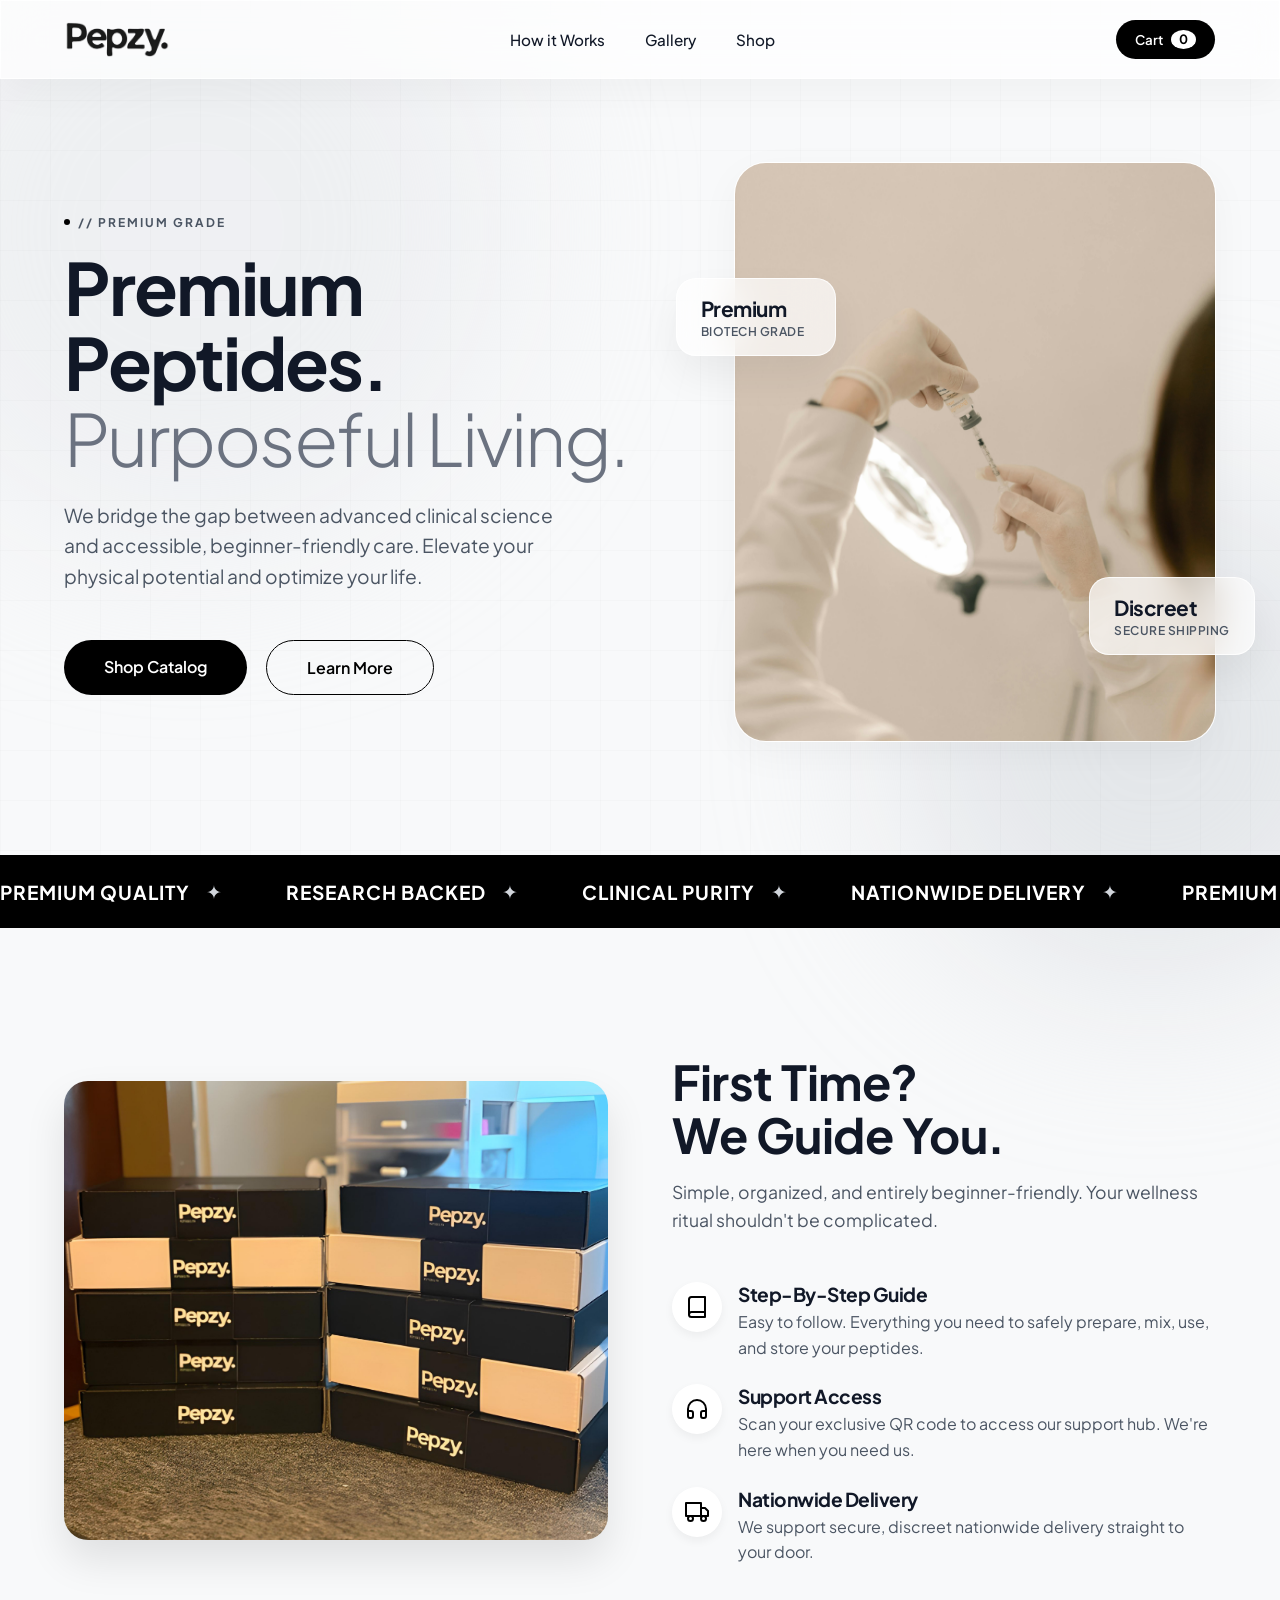
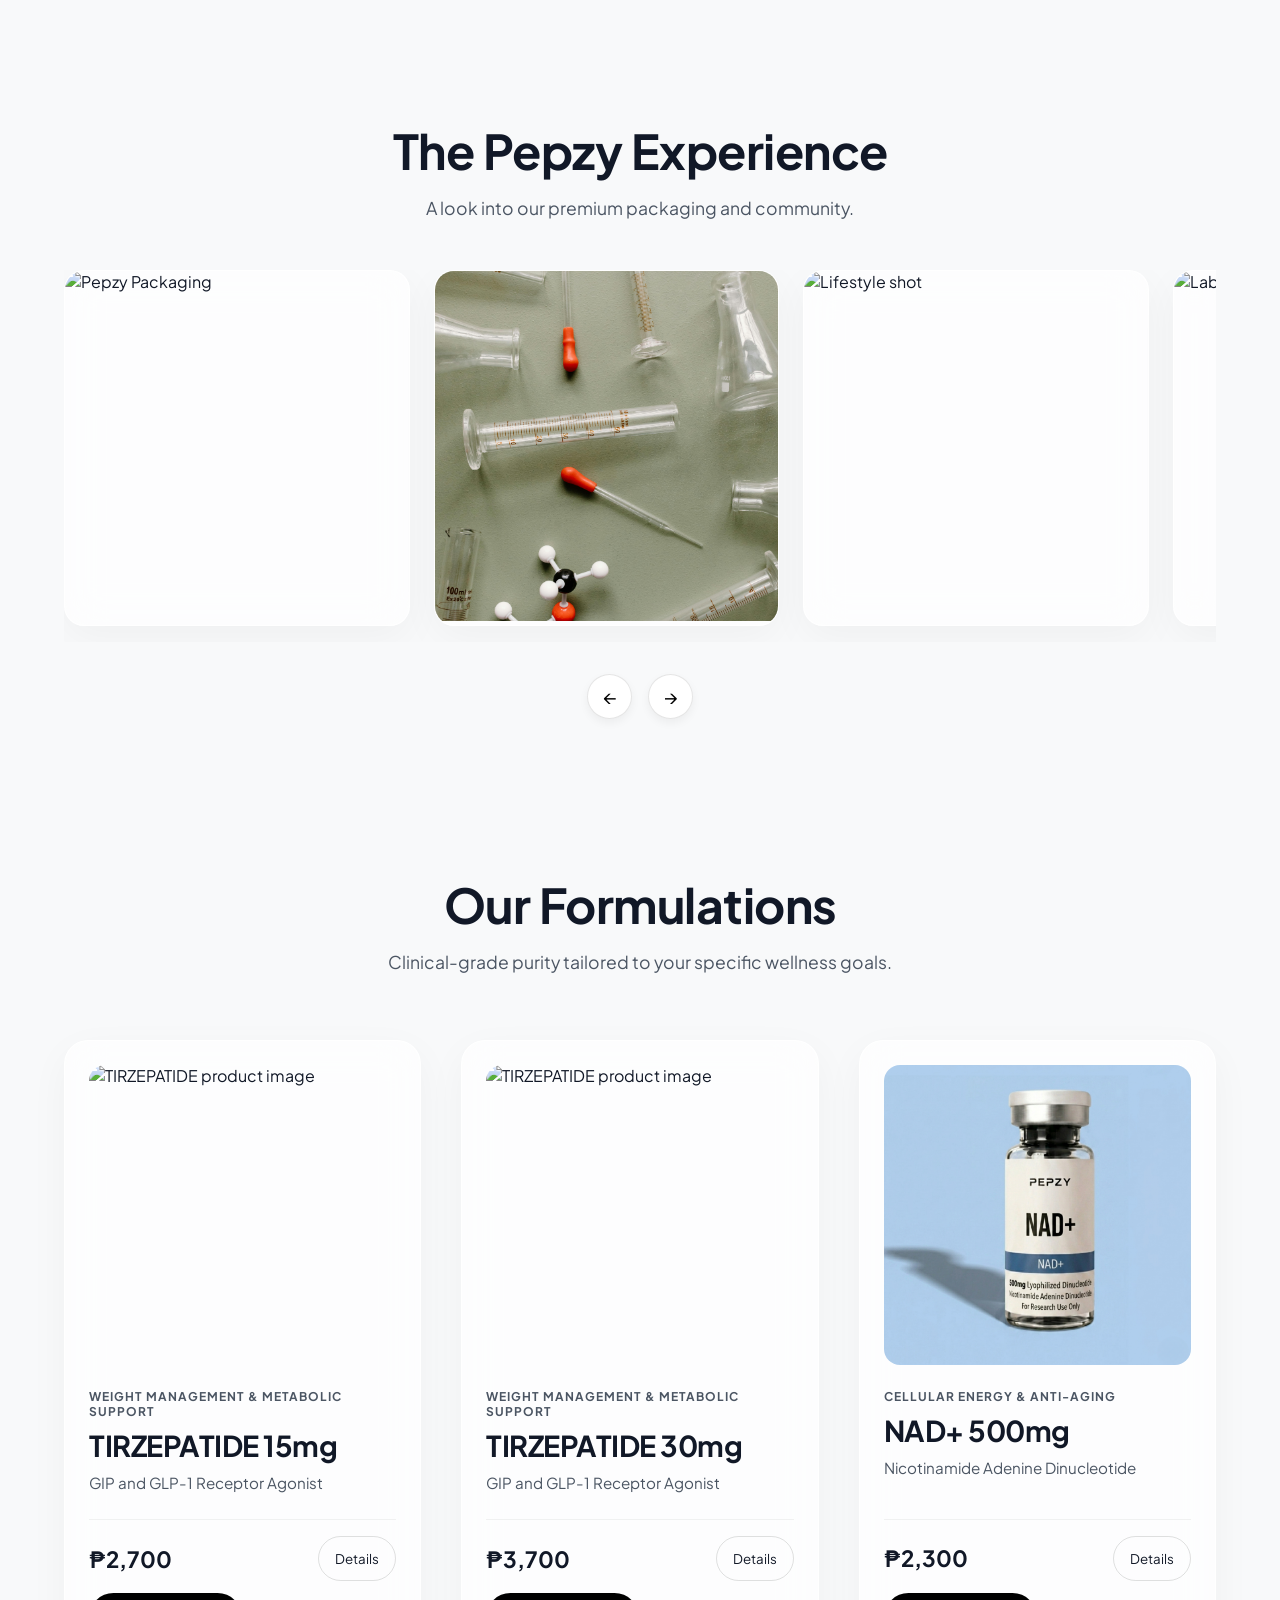
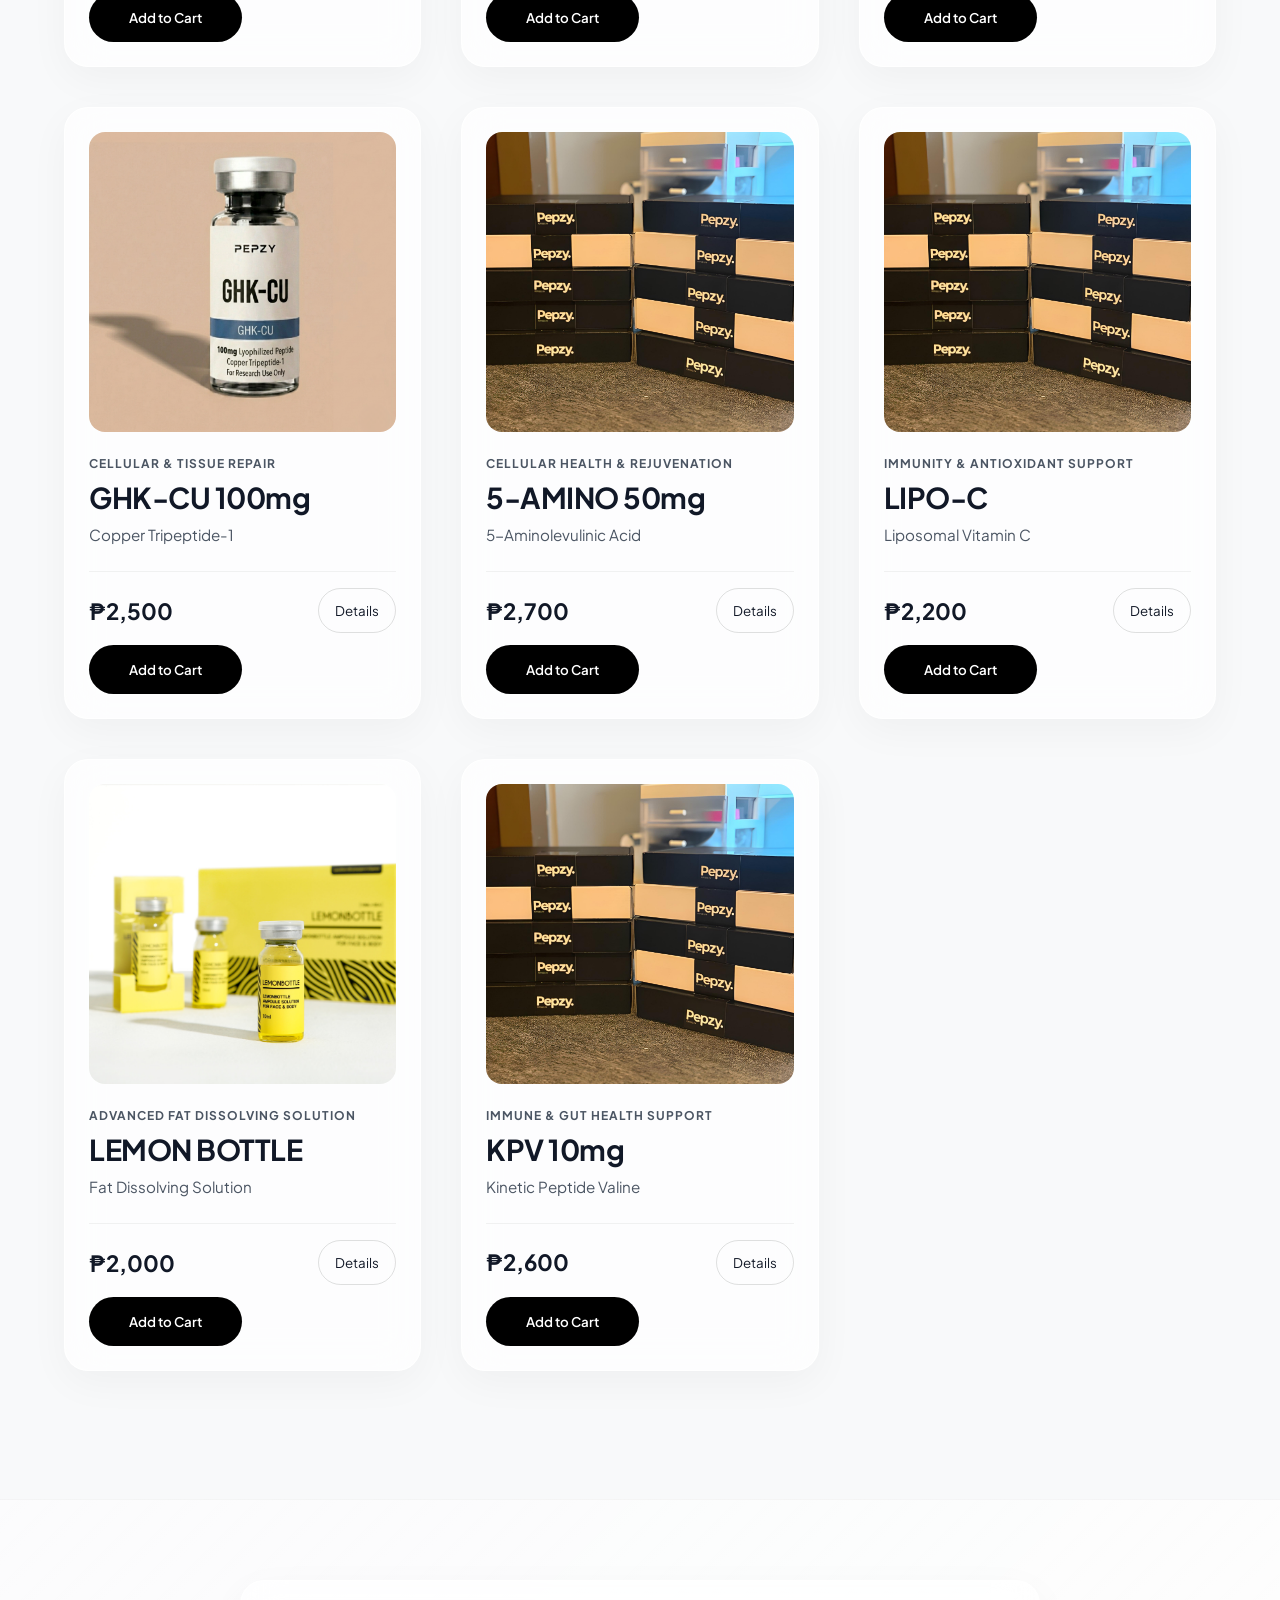
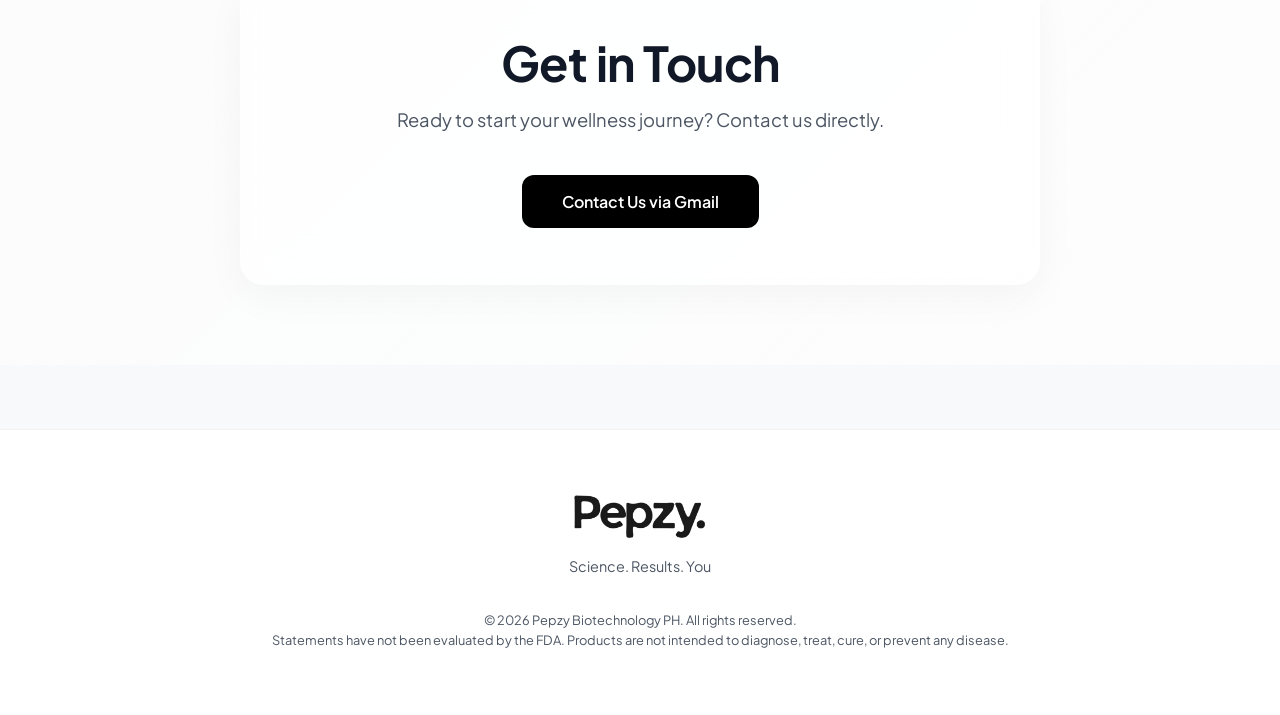
==== commit e514bd5a: "added image" ====
--- a/index.html
+++ b/index.html
@@ -1,377 +1,281 @@
-<!DOCTYPE html>
-<html lang="en">
-<head>
-    <meta charset="UTF-8">
-    <meta name="viewport" content="width=device-width, initial-scale=1.0">
-    <title>Pepzy. | Premium Peptides</title>
-    <link rel="icon" type="image/png" href="assets/pepzy_favicon.png">
-    <link href="https://fonts.googleapis.com/css2?family=Plus+Jakarta+Sans:wght@300;400;500;600;700&display=swap" rel="stylesheet">
-    <link rel="stylesheet" href="assets/styles.css">
-</head>
-<body>
-
-    <div class="blob blob-1"></div>
-    <div class="blob blob-2"></div>
-
-    <nav class="glass">
-        <a href="#" class="logo">
-            <img src="assets/pepzy_logo.png" alt="Pepzy Logo">
-        </a>
-        <div class="nav-links">
-            <a href="#guide">How it Works</a>
-            <a href="#gallery">Gallery</a>
-            <a href="#products">Shop</a>
-        </div>
-        <button class="cart-btn" onclick="toggleCart()">
-            Cart <span class="cart-count" id="cart-count">0</span>
-        </button>
-    </nav>
-
-    <section class="hero reveal">
-        <div class="hero-text">
-            <div class="hero-pretitle"><span></span>// Premium Grade</div>
-            <h1>Premium Peptides.<br><em>Purposeful Living.</em></h1>
-            <p>We bridge the gap between advanced clinical science and accessible, beginner-friendly care. Elevate your physical potential and optimize your life.</p>
-            <div class="hero-buttons">
-                <a href="#products" class="btn">Shop Catalog</a>
-                <a href="#guide" class="btn btn-outline">Learn More</a>
-            </div>
-        </div>
-        
-        <div class="hero-image-container">
-            <div class="floating-badge badge-left glass">
-                <strong>Premium</strong>
-                <span>Biotech Grade</span>
-            </div>
-            <div class="floating-badge badge-right glass">
-                <strong>Discreet</strong>
-                <span>Secure Shipping</span>
-            </div>
-            
-            <div class="hero-image-wrapper glass">
-                <img src="assets/hero-image-two.jpg" alt="Premium Clinical Therapeutics">
-            </div>
-        </div>
-    </section>
-
-    <div class="marquee-wrapper reveal">
-        <div class="marquee-content">
-            <div class="marquee-item"><strong>PREMIUM QUALITY</strong> <span>        ✦        </span></div>
-            <div class="marquee-item"><strong>RESEARCH BACKED</strong> <span>        ✦        </span></div>
-            <div class="marquee-item"><strong>CLINICAL PURITY</strong> <span>        ✦        </span></div>
-            <div class="marquee-item"><strong>NATIONWIDE DELIVERY</strong> <span>        ✦        </span></div>
-            <div class="marquee-item"><strong>PREMIUM QUALITY</strong> <span>        ✦        </span></div>
-            <div class="marquee-item"><strong>RESEARCH BACKED</strong> <span>        ✦        </span></div>
-            <div class="marquee-item"><strong>CLINICAL PURITY</strong> <span>        ✦        </span></div>
-            <div class="marquee-item"><strong>NATIONWIDE DELIVERY</strong> <span>        ✦        </span></div>
-        </div>
-    </div>
-
-    <section id="guide" class="guide-section reveal">
-        <div class="guide-image">
-            <img src="assets/sample_photo.png" alt="Pepzy Starter Guide">
-        </div>
-        <div class="guide-text">
-            <h2 class="section-title">First Time? <br>We Guide You.</h2>
-            <p class="section-subtitle">Simple, organized, and entirely beginner-friendly. Your wellness ritual shouldn't be complicated.</p>
-            
-            <div class="feature-list">
-                <div class="feature-item">
-                    <div class="feature-icon">
-                        <svg width="24" height="24" viewBox="0 0 24 24" fill="none" stroke="currentColor" stroke-width="2" stroke-linecap="round" stroke-linejoin="round"><path d="M4 19.5A2.5 2.5 0 0 1 6.5 17H20"></path><path d="M6.5 2H20v20H6.5A2.5 2.5 0 0 1 4 19.5v-15A2.5 2.5 0 0 1 6.5 2z"></path></svg>
-                    </div>
-                    <div class="feature-text">
-                        <h4>Step-By-Step Guide</h4>
-                        <p>Easy to follow. Everything you need to safely prepare, mix, use, and store your peptides.</p>
-                    </div>
-                </div>
-                <div class="feature-item">
-                    <div class="feature-icon">
-                        <svg width="24" height="24" viewBox="0 0 24 24" fill="none" stroke="currentColor" stroke-width="2" stroke-linecap="round" stroke-linejoin="round"><path d="M3 18v-6a9 9 0 0 1 18 0v6"></path><path d="M21 19a2 2 0 0 1-2 2h-1a2 2 0 0 1-2-2v-3a2 2 0 0 1 2-2h3zM3 19a2 2 0 0 0 2 2h1a2 2 0 0 0 2-2v-3a2 2 0 0 0-2-2H3z"></path></svg>
-                    </div>
-                    <div class="feature-text">
-                        <h4>Support Access</h4>
-                        <p>Scan your exclusive QR code to access our support hub. We're here when you need us.</p>
-                    </div>
-                </div>
-                <div class="feature-item">
-                    <div class="feature-icon">
-                        <svg width="24" height="24" viewBox="0 0 24 24" fill="none" stroke="currentColor" stroke-width="2" stroke-linecap="round" stroke-linejoin="round"><rect x="1" y="3" width="15" height="13"></rect><polygon points="16 8 20 8 23 11 23 16 16 16 16 8"></polygon><circle cx="5.5" cy="18.5" r="2.5"></circle><circle cx="18.5" cy="18.5" r="2.5"></circle></svg>
-                    </div>
-                    <div class="feature-text">
-                        <h4>Nationwide Delivery</h4>
-                        <p>We support secure, discreet nationwide delivery straight to your door.</p>
-                    </div>
-                </div>
-            </div>
-        </div>
-    </section>
-
-    <section id="gallery" class="gallery-section reveal">
-        <div class="gallery-header">
-            <h2 class="section-title">The Pepzy Experience</h2>
-            <p class="section-subtitle">A look into our premium packaging and community.</p>
-        </div>
-        
-        <div class="carousel-container">
-            <div class="carousel-track" id="carouselTrack">
-                <div class="carousel-slide glass">
-                    <img src="https://images.unsplash.com/photo-1571781926291-c477ebfd024b?ixlib=rb-4.0.3&auto=format&fit=crop&w=800&q=80" alt="Pepzy Packaging">
-                </div>
-                <div class="carousel-slide glass">
-                    <img src="assets/gallery-one.jpg" alt="Vials">
-                </div>
-                <div class="carousel-slide glass">
-                    <img src="https://images.unsplash.com/photo-1556228578-0d85b1a4d571?ixlib=rb-4.0.3&auto=format&fit=crop&w=800&q=80" alt="Lifestyle shot">
-                </div>
-                <div class="carousel-slide glass">
-                    <img src="https://images.unsplash.com/photo-1629198688000-71f23e745b6e?ixlib=rb-4.0.3&auto=format&fit=crop&w=800&q=80" alt="Laboratory purity">
-                </div>
-                <div class="carousel-slide glass">
-                    <img src="assets/gallery-two.jpg" alt="Guide book">
-                </div>
-            </div>
-            
-            <div class="carousel-nav">
-                <button class="nav-btn" onclick="scrollCarousel(-1)">&#8592;</button>
-                <button class="nav-btn" onclick="scrollCarousel(1)">&#8594;</button>
-            </div>
-        </div>
-    </section>
-
-    <section id="products" class="reveal">
-        <div class="products-header">
-            <h2 class="section-title">Our Formulations</h2>
-            <p class="section-subtitle">Clinical-grade purity tailored to your specific wellness goals.</p>
-        </div>
-        <div class="grid">
-            <div class="card glass">
-                <img src="assets/tirzepatide-15.png" alt="Tirzepatide 15mg" class="card-img">
-                <span class="tag">Weight Management</span>
-                <h3>TIRZEPATIDE 15mg</h3>
-                <p class="desc">GIP and GLP-1 Receptor Agonist</p>
-                <div class="card-footer">
-                    <span class="price">₱2,700</span>
-                    <button class="details-btn" type="button" onclick="openProductDetails(1)">Details</button>
-                    <button class="btn" onclick="addToCart(1, 'Tirzepatide 15mg', 2700)">Add to Cart</button>
-                </div>
-            </div>
-
-            <div class="card glass">
-                <img src="assets/tirzepatide-30.png" alt="Tirzepatide 30mg" class="card-img">
-                <span class="tag">Weight Management</span>
-                <h3>TIRZEPATIDE 30mg</h3>
-                <p class="desc">GIP and GLP-1 Receptor Agonist</p>
-                <div class="card-footer">
-                    <span class="price">₱3,700</span>
-                    <button class="details-btn" type="button" onclick="openProductDetails(2)">Details</button>
-                    <button class="btn" onclick="addToCart(2, 'Tirzepatide 30mg', 3700)">Add to Cart</button>
-                </div>
-            </div>
-
-            <div class="card glass">
-                <img src="assets/NAD.png" alt="NAD+ 500mg" class="card-img">
-                <span class="tag">Energy & Anti-Aging</span>
-                <h3>NAD+ 500mg</h3>
-                <p class="desc">Nicotinamide Adenine Dinucleotide</p>
-                <div class="card-footer">
-                    <span class="price">₱2,300</span>
-                    <button class="details-btn" type="button" onclick="openProductDetails(3)">Details</button>
-                    <button class="btn" onclick="addToCart(3, 'NAD+ 500mg', 2300)">Add to Cart</button>
-                </div>
-            </div>
-
-            <div class="card glass">
-                <img src="assets/GHK-CU.png" alt="GHK-CU 100mg" class="card-img">
-                <span class="tag">Tissue Repair</span>
-                <h3>GHK-CU 100mg</h3>
-                <p class="desc">Copper Tripeptide-1</p>
-                <div class="card-footer">
-                    <span class="price">₱2,500</span>
-                    <button class="details-btn" type="button" onclick="openProductDetails(4)">Details</button>
-                    <button class="btn" onclick="addToCart(4, 'GHK-CU 100mg', 2500)">Add to Cart</button>
-                </div>
-            </div>
-
-            <div class="card glass">
-                <img src="assets/5-amino.png" alt="5-AMINO 50mg" class="card-img">
-                <span class="tag">Cellular Health</span>
-                <h3>5-AMINO 50mg</h3>
-                <p class="desc">5-Aminolevulinic Acid</p>
-                <div class="card-footer">
-                    <span class="price">₱2,700</span>
-                    <button class="details-btn" type="button" onclick="openProductDetails(5)">Details</button>
-                    <button class="btn" onclick="addToCart(5, '5-AMINO 50mg', 2700)">Add to Cart</button>
-                </div>
-            </div>
-
-            <div class="card glass">
-                <img src="assets/lipo-c.png" alt="LIPO-C" class="card-img">
-                <span class="tag">Immunity Support</span>
-                <h3>LIPO-C</h3>
-                <p class="desc">Liposomal Vitamin C</p>
-                <div class="card-footer">
-                    <span class="price">₱2,200</span>
-                    <button class="details-btn" type="button" onclick="openProductDetails(6)">Details</button>
-                    <button class="btn" onclick="addToCart(6, 'LIPO-C', 2200)">Add to Cart</button>
-                </div>
-            </div>
-
-            <div class="card glass">
-                <img src="assets/lemonbottle.jpeg" alt="LEMON BOTTLE" class="card-img">
-                <span class="tag">Fat Dissolving</span>
-                <h3>LEMON BOTTLE</h3>
-                <p class="desc">Fat Dissolving Solution</p>
-                <div class="card-footer">
-                    <span class="price">₱2,000</span>
-                    <button class="details-btn" type="button" onclick="openProductDetails(7)">Details</button>
-                    <button class="btn" onclick="addToCart(7, 'LEMON BOTTLE', 2000)">Add to Cart</button>
-                </div>
-            </div>
-
-            <div class="card glass">
-                <img src="assets/kpv.png" alt="KPV 10mg" class="card-img">
-                <span class="tag">Immune & Gut Health</span>
-                <h3>KPV 10mg</h3>
-                <p class="desc">Kinetic Peptide Valine</p>
-                <div class="card-footer">
-                    <span class="price">₱2,600</span>
-                    <button class="details-btn" type="button" onclick="openProductDetails(8)">Details</button>
-                    <button class="btn" onclick="addToCart(8, 'KPV 10mg', 2600)">Add to Cart</button>
-                </div>
-            </div>
-
-        </div>
-    </section>
-
-    <div class="cart-overlay" id="cartOverlay" onclick="toggleCart()"></div>
-
-    <div class="product-modal-overlay" id="productModalOverlay" onclick="closeProductDetails()"></div>
-    <div class="product-modal" id="productModal" aria-hidden="true">
-      <div class="product-modal-content" role="dialog" aria-modal="true" aria-labelledby="productModalTitle">
-        <button class="modal-close" type="button" onclick="closeProductDetails()" aria-label="Close product details">×</button>
-        
-        <div class="modal-top-section">
-          <img id="productModalImage" class="modal-img" src="" alt="">
-          <div class="modal-info">
-            <span id="productModalTag" class="tag"></span>
-            <div class="modal-header">
-              <h3 id="productModalTitle"></h3>
-              <div class="modal-price" id="productModalPrice"></div>
-            </div>
-            <p id="productModalDesc"></p>
-            <div class="modal-admin-info" id="productModalAdminInfo">Typically administered to one customer per order.</div>
-            <div class="details-box">
-              <strong>Benefits:</strong>
-              <ul id="productModalBenefits"></ul>
-            </div>
-          </div>
-        </div>
-
-        <div class="modal-sets">
-          <div class="modal-sets-header">
-            <strong>Complete Set Includes</strong>
-            <span class="modal-sets-sub">Everything you need to start with confidence</span>
-          </div>
-          <div id="productModalSets" class="modal-sets-grid" aria-label="Set includes"></div>
-        </div>
-
-        <button class="btn modal-add-to-cart" id="modalAddToCartBtn" type="button">Add to Cart</button>
-      </div>
-    </div>
-
-    <div class="cart-drawer" id="cartDrawer">
-        <div class="cart-header">
-            <h2>Your Order</h2>
-            <button class="close-cart" onclick="toggleCart()">&times;</button>
-        </div>
-
-        <div class="cart-items" id="cartItemsContainer">
-            <p style="text-align:center; color: #888; margin-top: 2rem;">Your cart is empty.</p>
-        </div>
-
-        <div class="total-row" style="margin: 1rem 0; font-size: 1rem;">
-            <span>Cart Total:</span>
-            <span id="cartTotal">₱0.00</span>
-        </div>
-
-<div class="checkout-form" id="checkoutFormWrap">
-    <h3>Secure Checkout</h3>
-
-    <form id="orderForm" onsubmit="processCheckout(event)">
-        <div class="checkout-split">
-            
-            <div class="checkout-left">
-                <h4>1. Shipping Details</h4>
-                <div class="form-group">
-                    <label>Full Name</label>
-                    <input type="text" required placeholder="Juan Dela Cruz" id="fullNameInput">
-                </div>
-                <div class="form-group">
-                    <label>Email Address</label>
-                    <input type="email" required placeholder="juan@email.com" id="emailInput">
-                </div>
-                <div class="form-group">
-                    <label>Phone Number</label>
-                    <input type="tel" required placeholder="09XX XXX XXXX" id="phoneInput">
-                </div>
-                <div class="form-group">
-                    <label>Complete Shipping Address</label>
-                    <textarea required placeholder="123 Wellness St, Manila" id="addressInput" rows="3"></textarea>
-                </div>
-            </div>
-
-            <div class="checkout-right">
-                <h4>2. Payment & Receipt Upload</h4>
-                
-                <div class="total-row checkout-total-row">
-                    <span>Order Total:</span>
-                    <span id="checkoutTotal">₱0.00</span>
-                </div>
-
-                <div class="qr-payment-box">
-                    <p class="qr-copy">Scan the GoTyme QR code using your banking app and pay the exact Order Total below. Please save your transaction receipt screenshot!</p>
-                    <div class="qr-image">
-                        <img src="assets/gotyme-qr.png" alt="GoTyme QR code">
-                    </div>
-                </div>
-
-                <div class="form-group receipt-upload-group">
-                    <label>Upload your GoTyme Transaction Receipt <span class="required-star">*</span></label>
-                    <input type="file" id="receiptInput" accept="image/jpeg,image/jpg,image/png" required onchange="previewReceipt(event)">
-                    <div id="receiptPreviewContainer" class="receipt-preview">
-                        <img id="receiptImage" src="" alt="Receipt Preview">
-                        <button type="button" class="remove-btn" onclick="removeReceipt()">✕ Remove</button>
-                    </div>
-                </div>
-
-                <button type="submit" class="btn" id="submitBtn">Place Order & Submit</button>
-            </div>
-            
-        </div>
-    </form>
-</div>
-    </div>
-
-    <section id="contact" class="contact-section reveal">
-        <div class="contact-container glass">
-            <h2 class="section-title">Get in Touch</h2>
-            <p class="section-subtitle">Ready to start your wellness journey? Contact us directly.</p>
-
-            <a href="https://mail.google.com/mail/?view=cm&fs=1&to=jeotecson13@gmail.com" target="_blank" class="btn">Contact Us via Gmail</a>
-        </div>
-    </section>
-
-    <footer>
-        <div class="footer-logo">
-            <img src="assets/pepzy_logo.png" alt="Pepzy Logo">
-        </div>
-        <p>Science. Results. You</p>
-        <p style="margin-top: 2rem; font-size: 0.8rem;">&copy; 2026 Pepzy Biotechnology PH. All rights reserved. <br> Statements have not been evaluated by the FDA. Products are not intended to diagnose, treat, cure, or prevent any disease.</p>
-    </footer>
-
-    <script src="assets/app.js" defer></script>
-</body>
-</html>
-
-
+<!DOCTYPE html>
+<html lang="en">
+<head>
+    <meta charset="UTF-8">
+    <meta name="viewport" content="width=device-width, initial-scale=1.0">
+    <title>Pepzy. | Premium Peptides</title>
+    <link rel="icon" type="image/png" href="assets/pepzy_favicon.png">
+    <link href="https://fonts.googleapis.com/css2?family=Plus+Jakarta+Sans:wght@300;400;500;600;700&display=swap" rel="stylesheet">
+    <link rel="stylesheet" href="assets/styles.css">
+</head>
+<body>
+
+    <div class="blob blob-1"></div>
+    <div class="blob blob-2"></div>
+
+    <nav class="glass">
+        <a href="#" class="logo">
+            <img src="assets/pepzy_logo.png" alt="Pepzy Logo">
+        </a>
+        <div class="nav-links">
+            <a href="#guide">How it Works</a>
+            <a href="#gallery">Gallery</a>
+            <a href="#products">Shop</a>
+        </div>
+        <button class="cart-btn" onclick="toggleCart()">
+            Cart <span class="cart-count" id="cart-count">0</span>
+        </button>
+    </nav>
+
+    <section class="hero reveal">
+        <div class="hero-text">
+            <div class="hero-pretitle"><span></span>// Premium Grade</div>
+            <h1>Premium Peptides.<br><em>Purposeful Living.</em></h1>
+            <p>We bridge the gap between advanced clinical science and accessible, beginner-friendly care. Elevate your physical potential and optimize your life.</p>
+            <div class="hero-buttons">
+                <a href="#products" class="btn">Shop Catalog</a>
+                <a href="#guide" class="btn btn-outline">Learn More</a>
+            </div>
+        </div>
+        
+        <div class="hero-image-container">
+            <div class="floating-badge badge-left glass">
+                <strong>Premium</strong>
+                <span>Biotech Grade</span>
+            </div>
+            <div class="floating-badge badge-right glass">
+                <strong>Discreet</strong>
+                <span>Secure Shipping</span>
+            </div>
+            
+            <div class="hero-image-wrapper glass">
+                <img src="assets/hero-image-two.jpg" alt="Premium Clinical Therapeutics">
+            </div>
+        </div>
+    </section>
+
+    <div class="marquee-wrapper reveal">
+        <div class="marquee-content">
+            <div class="marquee-item"><strong>PREMIUM QUALITY</strong> <span>        ✦        </span></div>
+            <div class="marquee-item"><strong>RESEARCH BACKED</strong> <span>        ✦        </span></div>
+            <div class="marquee-item"><strong>CLINICAL PURITY</strong> <span>        ✦        </span></div>
+            <div class="marquee-item"><strong>NATIONWIDE DELIVERY</strong> <span>        ✦        </span></div>
+            <div class="marquee-item"><strong>PREMIUM QUALITY</strong> <span>        ✦        </span></div>
+            <div class="marquee-item"><strong>RESEARCH BACKED</strong> <span>        ✦        </span></div>
+            <div class="marquee-item"><strong>CLINICAL PURITY</strong> <span>        ✦        </span></div>
+            <div class="marquee-item"><strong>NATIONWIDE DELIVERY</strong> <span>        ✦        </span></div>
+        </div>
+    </div>
+
+    <section id="guide" class="guide-section reveal">
+        <div class="guide-image">
+            <img src="assets/sample_photo.png" alt="Pepzy Starter Guide">
+        </div>
+        <div class="guide-text">
+            <h2 class="section-title">First Time? <br>We Guide You.</h2>
+            <p class="section-subtitle">Simple, organized, and entirely beginner-friendly. Your wellness ritual shouldn't be complicated.</p>
+            
+            <div class="feature-list">
+                <div class="feature-item">
+                    <div class="feature-icon">
+                        <svg width="24" height="24" viewBox="0 0 24 24" fill="none" stroke="currentColor" stroke-width="2" stroke-linecap="round" stroke-linejoin="round"><path d="M4 19.5A2.5 2.5 0 0 1 6.5 17H20"></path><path d="M6.5 2H20v20H6.5A2.5 2.5 0 0 1 4 19.5v-15A2.5 2.5 0 0 1 6.5 2z"></path></svg>
+                    </div>
+                    <div class="feature-text">
+                        <h4>Step-By-Step Guide</h4>
+                        <p>Easy to follow. Everything you need to safely prepare, mix, use, and store your peptides.</p>
+                    </div>
+                </div>
+                <div class="feature-item">
+                    <div class="feature-icon">
+                        <svg width="24" height="24" viewBox="0 0 24 24" fill="none" stroke="currentColor" stroke-width="2" stroke-linecap="round" stroke-linejoin="round"><path d="M3 18v-6a9 9 0 0 1 18 0v6"></path><path d="M21 19a2 2 0 0 1-2 2h-1a2 2 0 0 1-2-2v-3a2 2 0 0 1 2-2h3zM3 19a2 2 0 0 0 2 2h1a2 2 0 0 0 2-2v-3a2 2 0 0 0-2-2H3z"></path></svg>
+                    </div>
+                    <div class="feature-text">
+                        <h4>Support Access</h4>
+                        <p>Scan your exclusive QR code to access our support hub. We're here when you need us.</p>
+                    </div>
+                </div>
+                <div class="feature-item">
+                    <div class="feature-icon">
+                        <svg width="24" height="24" viewBox="0 0 24 24" fill="none" stroke="currentColor" stroke-width="2" stroke-linecap="round" stroke-linejoin="round"><rect x="1" y="3" width="15" height="13"></rect><polygon points="16 8 20 8 23 11 23 16 16 16 16 8"></polygon><circle cx="5.5" cy="18.5" r="2.5"></circle><circle cx="18.5" cy="18.5" r="2.5"></circle></svg>
+                    </div>
+                    <div class="feature-text">
+                        <h4>Nationwide Delivery</h4>
+                        <p>We support secure, discreet nationwide delivery straight to your door.</p>
+                    </div>
+                </div>
+            </div>
+        </div>
+    </section>
+
+    <section id="gallery" class="gallery-section reveal">
+        <div class="gallery-header">
+            <h2 class="section-title">The Pepzy Experience</h2>
+            <p class="section-subtitle">A look into our premium packaging and community.</p>
+        </div>
+        
+        <div class="carousel-container">
+            <div class="carousel-track" id="carouselTrack">
+                <div class="carousel-slide glass">
+                    <img src="https://images.unsplash.com/photo-1571781926291-c477ebfd024b?ixlib=rb-4.0.3&auto=format&fit=crop&w=800&q=80" alt="Pepzy Packaging">
+                </div>
+                <div class="carousel-slide glass">
+                    <img src="assets/gallery-one.jpg" alt="Vials">
+                </div>
+                <div class="carousel-slide glass">
+                    <img src="https://images.unsplash.com/photo-1556228578-0d85b1a4d571?ixlib=rb-4.0.3&auto=format&fit=crop&w=800&q=80" alt="Lifestyle shot">
+                </div>
+                <div class="carousel-slide glass">
+                    <img src="https://images.unsplash.com/photo-1629198688000-71f23e745b6e?ixlib=rb-4.0.3&auto=format&fit=crop&w=800&q=80" alt="Laboratory purity">
+                </div>
+                <div class="carousel-slide glass">
+                    <img src="assets/gallery-two.jpg" alt="Guide book">
+                </div>
+            </div>
+            
+            <div class="carousel-nav">
+                <button class="nav-btn" onclick="scrollCarousel(-1)">&#8592;</button>
+                <button class="nav-btn" onclick="scrollCarousel(1)">&#8594;</button>
+            </div>
+        </div>
+    </section>
+
+    <section id="products" class="reveal">
+        <div class="products-header">
+            <h2 class="section-title">Our Formulations</h2>
+            <p class="section-subtitle">Clinical-grade purity tailored to your specific wellness goals.</p>
+        </div>
+        <div id="productsGrid" class="grid"></div>
+        <div id="productsEmptyState" class="admin-status-note hidden">Loading products…</div>
+    </section>
+
+    <div class="cart-overlay" id="cartOverlay" onclick="toggleCart()"></div>
+
+    <div class="product-modal-overlay" id="productModalOverlay" onclick="closeProductDetails()"></div>
+    <div class="product-modal" id="productModal" aria-hidden="true">
+      <div class="product-modal-content" role="dialog" aria-modal="true" aria-labelledby="productModalTitle">
+        <button class="modal-close" type="button" onclick="closeProductDetails()" aria-label="Close product details">×</button>
+        
+        <div class="modal-top-section">
+          <img id="productModalImage" class="modal-img" src="" alt="">
+          <div class="modal-info">
+            <span id="productModalTag" class="tag"></span>
+            <div class="modal-header">
+              <h3 id="productModalTitle"></h3>
+              <div class="modal-price" id="productModalPrice"></div>
+            </div>
+            <p id="productModalDesc"></p>
+            <div class="modal-admin-info" id="productModalAdminInfo">Typically administered to one customer per order.</div>
+            <div class="details-box">
+              <strong>Benefits:</strong>
+              <ul id="productModalBenefits"></ul>
+            </div>
+          </div>
+        </div>
+
+        <div class="modal-sets">
+          <div class="modal-sets-header">
+            <strong>Complete Set Includes</strong>
+            <span class="modal-sets-sub">Everything you need to start with confidence</span>
+          </div>
+          <div id="productModalSets" class="modal-sets-grid" aria-label="Set includes"></div>
+        </div>
+
+        <button class="btn modal-add-to-cart" id="modalAddToCartBtn" type="button">Add to Cart</button>
+      </div>
+    </div>
+
+    <div class="cart-drawer" id="cartDrawer">
+        <div class="cart-header">
+            <h2>Your Order</h2>
+            <button class="close-cart" onclick="toggleCart()">&times;</button>
+        </div>
+
+        <div class="cart-items" id="cartItemsContainer">
+            <p style="text-align:center; color: #888; margin-top: 2rem;">Your cart is empty.</p>
+        </div>
+
+        <div class="total-row" style="margin: 1rem 0; font-size: 1rem;">
+            <span>Cart Total:</span>
+            <span id="cartTotal">₱0.00</span>
+        </div>
+
+<div class="checkout-form" id="checkoutFormWrap">
+    <h3>Secure Checkout</h3>
+
+    <form id="orderForm" onsubmit="processCheckout(event)">
+        <div class="checkout-split">
+            
+            <div class="checkout-left">
+                <h4>1. Shipping Details</h4>
+                <div class="form-group">
+                    <label>Full Name</label>
+                    <input type="text" required placeholder="Juan Dela Cruz" id="fullNameInput">
+                </div>
+                <div class="form-group">
+                    <label>Email Address</label>
+                    <input type="email" required placeholder="juan@email.com" id="emailInput">
+                </div>
+                <div class="form-group">
+                    <label>Phone Number</label>
+                    <input type="tel" required placeholder="09XX XXX XXXX" id="phoneInput">
+                </div>
+                <div class="form-group">
+                    <label>Complete Shipping Address</label>
+                    <textarea required placeholder="123 Wellness St, Manila" id="addressInput" rows="3"></textarea>
+                </div>
+            </div>
+
+            <div class="checkout-right">
+                <h4>2. Payment & Receipt Upload</h4>
+                
+                <div class="total-row checkout-total-row">
+                    <span>Order Total:</span>
+                    <span id="checkoutTotal">₱0.00</span>
+                </div>
+
+                <div class="qr-payment-box">
+                    <p class="qr-copy">Scan the GoTyme QR code using your banking app and pay the exact Order Total below. Please save your transaction receipt screenshot!</p>
+                    <div class="qr-image">
+                        <img src="assets/gotyme-qr.png" alt="GoTyme QR code">
+                    </div>
+                </div>
+
+                <div class="form-group receipt-upload-group">
+                    <label>Upload your GoTyme Transaction Receipt <span class="required-star">*</span></label>
+                    <input type="file" id="receiptInput" accept="image/jpeg,image/jpg,image/png" required onchange="previewReceipt(event)">
+                    <div id="receiptPreviewContainer" class="receipt-preview">
+                        <img id="receiptImage" src="" alt="Receipt Preview">
+                        <button type="button" class="remove-btn" onclick="removeReceipt()">✕ Remove</button>
+                    </div>
+                </div>
+
+                <button type="submit" class="btn" id="submitBtn">Place Order & Submit</button>
+            </div>
+            
+        </div>
+    </form>
+</div>
+    </div>
+
+    <section id="contact" class="contact-section reveal">
+        <div class="contact-container glass">
+            <h2 class="section-title">Get in Touch</h2>
+            <p class="section-subtitle">Ready to start your wellness journey? Contact us directly.</p>
+
+            <a href="https://mail.google.com/mail/?view=cm&fs=1&to=jeotecson13@gmail.com" target="_blank" class="btn">Contact Us via Gmail</a>
+        </div>
+    </section>
+
+    <footer>
+        <div class="footer-logo">
+            <img src="assets/pepzy_logo.png" alt="Pepzy Logo">
+        </div>
+        <p>Science. Results. You</p>
+        <p style="margin-top: 2rem; font-size: 0.8rem;">&copy; 2026 Pepzy Biotechnology PH. All rights reserved. <br> Statements have not been evaluated by the FDA. Products are not intended to diagnose, treat, cure, or prevent any disease.</p>
+    </footer>
+
+    <script src="assets/app.js" defer></script>
+</body>
+</html>
+
+
--- a/assets/styles.css
+++ b/assets/styles.css
@@ -1,795 +1,1115 @@
-:root {
-  --bg-color: #f8f9fa;
-  --text-dark: #111827;
-  --text-light: #4b5563;
-  --accent: #000000;
-  --accent-hover: #374151;
-  --glass-bg: rgba(255, 255, 255, 0.7);
-  --glass-border: rgba(255, 255, 255, 0.8);
-  --glass-shadow: 0 12px 40px 0 rgba(0, 0, 0, 0.04);
-}
-
-* {
-  margin: 0;
-  padding: 0;
-  box-sizing: border-box;
-  font-family: 'Plus Jakarta Sans', sans-serif;
-  scroll-behavior: smooth;
-}
-
-body {
-  background-color: var(--bg-color);
-  color: var(--text-dark);
-  overflow-x: hidden;
-  position: relative;
-}
-
-/* Animations */
-@keyframes float {
-  0% { transform: translateY(0px); }
-  50% { transform: translateY(-20px); }
-  100% { transform: translateY(0px); }
-}
-@keyframes floatBadge1 {
-  0%, 100% { transform: translateY(0) scale(1); }
-  50% { transform: translateY(-12px) scale(1.02); }
-}
-@keyframes floatBadge2 {
-  0%, 100% { transform: translateY(0) scale(1); }
-  50% { transform: translateY(-8px) scale(0.99); }
-}
-@keyframes scrollMarquee {
-  0% { transform: translateX(0); }
-  100% { transform: translateX(-50%); }
-}
-
-/* Scroll Reveal Utility Classes */
-.reveal {
-  opacity: 0;
-  transform: translateY(40px);
-  transition: all 0.8s cubic-bezier(0.5, 0, 0, 1);
-}
-.reveal.active {
-  opacity: 1;
-  transform: translateY(0);
-}
-
-/* Soft Background Blobs */
-.blob {
-  position: fixed;
-  border-radius: 50%;
-  filter: blur(90px);
-  z-index: -2;
-  opacity: 0.5;
-  animation: float 8s ease-in-out infinite;
-}
-.blob-1 { top: -10%; left: -10%; width: 50vw; height: 50vw; background: #e5e7eb; animation-delay: 0s; }
-.blob-2 { bottom: -10%; right: -10%; width: 40vw; height: 40vw; background: #d1d5db; animation-delay: -4s; }
-
-/* Glassmorphism Utility */
-.glass {
-  background: var(--glass-bg);
-  backdrop-filter: blur(20px);
-  -webkit-backdrop-filter: blur(20px);
-  border: 1px solid var(--glass-border);
-  box-shadow: var(--glass-shadow);
-}
-
-/* Typography */
-h1, h2, h3, h4 { font-weight: 700; letter-spacing: -0.5px; }
-p { color: var(--text-light); line-height: 1.6; }
-.section-title { font-size: 3rem; margin-bottom: 1rem; line-height: 1.1; }
-.section-subtitle { font-size: 1.1rem; margin-bottom: 3rem; color: var(--text-light); }
-
-/* Navbar & Logo Configurations */
-nav {
-  position: fixed; top: 0; width: 100%; padding: 1.2rem 5%;
-  display: flex; justify-content: space-between; align-items: center;
-  z-index: 100; border-bottom: 1px solid rgba(0, 0, 0, 0.05);
-}
-.logo { display: flex; align-items: center; text-decoration: none; }
-.logo img { height: 35px; width: auto; object-fit: contain; }
-
-.nav-links { display: flex; gap: 2.5rem; align-items: center; }
-.nav-links a { text-decoration: none; color: var(--text-dark); font-weight: 500; font-size: 0.95rem; transition: color 0.3s; }
-.nav-links a:hover { color: var(--text-light); }
-
-.cart-btn {
-  background: var(--accent); border: none; cursor: pointer; padding: 0.6rem 1.2rem;
-  border-radius: 30px; font-weight: 600; color: white; display: flex; align-items: center; gap: 0.5rem;
-  transition: all 0.3s;
-}
-.cart-btn:hover { background: var(--accent-hover); transform: scale(1.05); }
-.cart-count { background: white; color: var(--accent); border-radius: 50%; padding: 0.1rem 0.5rem; font-size: 0.8rem; font-weight: 700;}
-
-/* Buttons */
-.btn {
-  display: inline-block; padding: 1rem 2.5rem; background: var(--accent); color: white;
-  text-decoration: none; border-radius: 30px; font-weight: 600; transition: all 0.3s cubic-bezier(0.16, 1, 0.3, 1); border: none; cursor: pointer;
-}
-.btn:hover { background: var(--accent-hover); transform: translateY(-3px); box-shadow: 0 15px 30px rgba(0,0,0,0.15); }
-.btn-outline { background: transparent; border: 1px solid var(--accent); color: var(--accent); }
-.btn-outline:hover { background: var(--accent); color: white; }
-
-/* Sections */
-section { padding: 6rem 5%; max-width: 1400px; margin: 0 auto; }
-
-/* Enhanced Hero Section with Grid Layout */
-.hero { 
-  display: grid; grid-template-columns: 1.1fr 0.9fr; gap: 5rem; align-items: center; 
-  padding-top: 9rem; min-height: 95vh; position: relative;
-}
-.hero::before {
-  content: ''; position: absolute; top: 0; left: 0; width: 100%; height: 100%;
-  background-image: linear-gradient(rgba(0,0,0,0.02) 1px, transparent 1px), linear-gradient(90deg, rgba(0,0,0,0.02) 1px, transparent 1px);
-  background-size: 50px 50px; z-index: -1; pointer-events: none; opacity: 0.8;
-}
-.hero-pretitle {
-  font-size: 0.75rem; font-weight: 700; letter-spacing: 2px; text-transform: uppercase;
-  color: var(--text-light); margin-bottom: 1.2rem; display: inline-flex; align-items: center; gap: 0.5rem;
-}
-.hero-pretitle span { width: 6px; height: 6px; background: var(--accent); border-radius: 50%; }
-.hero-text h1 { font-size: 4.5rem; line-height: 1.05; margin-bottom: 1.5rem; letter-spacing: -2px; }
-.hero-text h1 em { font-style: normal; font-weight: 300; color: #6b7280; }
-.hero-text p { font-size: 1.2rem; margin-bottom: 3rem; max-width: 85%; color: var(--text-light); }
-.hero-buttons { display: flex; gap: 1.2rem; }
-
-/* Floating Badge Composition */
-.hero-image-container { position: relative; width: 100%; height: 580px; }
-.hero-image-wrapper { width: 100%; height: 100%; border-radius: 32px; overflow: hidden; }
-.hero-image-wrapper img { width: 100%; height: 100%; object-fit: cover; transition: transform 0.7s ease; }
-.hero-image-container:hover .hero-image-wrapper img { transform: scale(1.04); }
-
-.floating-badge {
-  position: absolute; padding: 1rem 1.5rem; border-radius: 20px;
-  display: flex; flex-direction: column; gap: 2px; min-width: 160px;
-  box-shadow: 0 20px 40px rgba(0,0,0,0.06); z-index: 5;
-}
-.badge-left {
-  top: 20%; left: -12%; animation: floatBadge1 6s ease-in-out infinite;
-}
-.badge-right {
-  bottom: 15%; right: -8%; animation: floatBadge2 7s ease-in-out infinite;
-}
-.floating-badge strong { font-size: 1.3rem; font-weight: 700; color: var(--text-dark); letter-spacing: -0.5px; }
-.floating-badge span { font-size: 0.75rem; text-transform: uppercase; font-weight: 600; color: var(--text-light); letter-spacing: 0.5px; }
-
-/* Infinite Marquee Banner */
-.marquee-wrapper {
-  background: var(--accent); color: white; padding: 1.5rem 0;
-  overflow: hidden; white-space: nowrap; display: flex; position: relative; z-index: 10;
-}
-.marquee-content {
-  display: flex; gap: 4rem; padding-right: 4rem; align-items: center;
-  animation: scrollMarquee 25s linear infinite;
-}
-.marquee-item { display: flex; align-items: center; gap: 1rem; }
-.marquee-item span { color: #d1d5db; font-weight: 300; font-size: 1.2rem; }
-.marquee-item strong { font-size: 1.2rem; letter-spacing: 1px; }
-
-/* First Time Guide */
-.guide-section { display: grid; grid-template-columns: 1fr 1fr; gap: 4rem; align-items: center; margin-top: 2rem; }
-.guide-image { border-radius: 24px; overflow: hidden; box-shadow: 0 20px 40px rgba(0,0,0,0.1); position: relative; }
-.guide-image img { width: 100%; height: auto; display: block; }
-.feature-list { margin-top: 2rem; display: flex; flex-direction: column; gap: 1.5rem; }
-.feature-item { display: flex; gap: 1rem; align-items: flex-start; transition: transform 0.3s ease; }
-.feature-item:hover { transform: translateX(10px); }
-.feature-icon { font-size: 1.5rem; background: white; width: 50px; height: 50px; display: flex; align-items: center; justify-content: center; border-radius: 50%; box-shadow: 0 4px 10px rgba(0,0,0,0.05); flex-shrink: 0; }
-.feature-icon svg { color: var(--accent); }
-.feature-text h4 { font-size: 1.2rem; margin-bottom: 0.2rem; }
-
-/* Gallery Carousel Section */
-.gallery-section { padding: 4rem 0; overflow: hidden; }
-.gallery-header { text-align: center; margin-bottom: 3rem; padding: 0 5%; }
-.carousel-container { position: relative; width: 100%; padding: 0 5%; }
-.carousel-track {
-  display: flex; gap: 1.5rem; overflow-x: auto; scroll-snap-type: x mandatory;
-  scrollbar-width: none; -ms-overflow-style: none; scroll-behavior: smooth;
-  padding-bottom: 1rem;
-}
-.carousel-track::-webkit-scrollbar { display: none; }
-.carousel-slide {
-  flex: 0 0 80%; min-width: 80%; scroll-snap-align: center;
-  border-radius: 20px; overflow: hidden; position: relative;
-}
-@media(min-width: 768px) {
-  .carousel-slide { flex: 0 0 40%; min-width: 40%; scroll-snap-align: start; }
-}
-@media(min-width: 1024px) {
-  .carousel-slide { flex: 0 0 30%; min-width: 30%; scroll-snap-align: start; }
-}
-.carousel-slide img { width: 100%; height: 350px; object-fit: cover; transition: transform 0.5s ease; }
-.carousel-slide:hover img { transform: scale(1.05); }
-
-.carousel-nav {
-  display: flex; justify-content: center; gap: 1rem; margin-top: 2rem;
-}
-.nav-btn {
-  background: white; border: 1px solid rgba(0,0,0,0.1); width: 45px; height: 45px;
-  border-radius: 50%; display: flex; align-items: center; justify-content: center;
-  cursor: pointer; transition: all 0.3s; box-shadow: 0 4px 10px rgba(0,0,0,0.05);
-  font-size: 1.2rem;
-}
-.nav-btn:hover { background: var(--accent); color: white; transform: scale(1.1); }
-
-/* Products Grid */
-.products-header { text-align: center; margin-bottom: 4rem; }
-.grid { display: grid; grid-template-columns: repeat(auto-fit, minmax(320px, 1fr)); gap: 2.5rem; }
-.card { border-radius: 24px; padding: 1.5rem; display: flex; flex-direction: column; transition: all 0.4s cubic-bezier(0.175, 0.885, 0.32, 1.275); }
-.card:hover { transform: translateY(-10px); box-shadow: 0 15px 30px rgba(0,0,0,0.08); }
-.card-img { width: 100%; height: 300px; object-fit: cover; border-radius: 16px; margin-bottom: 1.5rem; }
-.tag { font-size: 0.75rem; text-transform: uppercase; letter-spacing: 1px; color: var(--text-light); font-weight: 700; margin-bottom: 0.5rem; }
-.card h3 { font-size: 1.8rem; margin-bottom: 0.5rem; }
-.card .desc { font-size: 0.95rem; margin-bottom: 1.5rem; flex-grow: 1; }
-.details-box { background: rgba(0, 0, 0, 0.03); border-radius: 12px; padding: 1.2rem; margin-bottom: 1.5rem; font-size: 0.85rem; border: 1px solid rgba(0,0,0,0.05); }
-.details-box strong { color: var(--text-dark); display: block; margin-bottom: 0.4rem; }
-.details-box ul { padding-left: 1.2rem; color: var(--text-light); margin-bottom: 0.8rem; }
-.card-footer { display: flex; flex-wrap: wrap; justify-content: space-between; align-items: center; gap: 0.75rem; margin-top: auto; padding-top: 1rem; border-top: 1px solid rgba(0,0,0,0.05); }
-.price { font-size: 1.4rem; font-weight: 700; }
-.details-btn {
-  background: transparent;
-  border: 1px solid rgba(0,0,0,0.12);
-  color: var(--text-dark);
-  padding: 0.8rem 1rem;
-  border-radius: 999px;
-  cursor: pointer;
-  transition: all 0.25s ease;
-}
-.details-btn:hover {
-  background: rgba(0,0,0,0.04);
-  border-color: rgba(0,0,0,0.18);
-}
-.product-modal-overlay {
-  position: fixed;
-  inset: 0;
-  background: rgba(15, 23, 42, 0.65);
-  opacity: 0;
-  visibility: hidden;
-  transition: opacity 0.25s ease;
-  z-index: 1500;
-}
-.product-modal-overlay.active {
-  opacity: 1;
-  visibility: visible;
-}
-.product-modal {
-  position: fixed;
-  inset: 0;
-  display: grid;
-  place-items: center;
-  padding: 1.5rem;
-  opacity: 0;
-  visibility: hidden;
-  transition: opacity 0.25s ease;
-  z-index: 1501;
-  pointer-events: none;
-}
-.product-modal.active {
-  opacity: 1;
-  visibility: visible;
-  pointer-events: auto;
-}
-.product-modal-content {
-  position: relative;
-  width: min(100%, 860px);
-  max-height: min(100vh, 820px);
-  overflow-y: auto;
-  background: white;
-  border-radius: 28px;
-  padding: 2rem;
-  box-shadow: 0 40px 120px rgba(15, 23, 42, 0.18);
-  display: grid;
-  grid-template-columns: 1fr;
-  gap: 1.5rem;
-}
-.modal-top-section {
-  display: grid;
-  grid-template-columns: 280px 1fr;
-  gap: 2rem;
-  align-items: start;
-}
-
-.modal-top-section .modal-img {
-  background: #A8E6D7;
-  padding: 1.5rem;
-  border-radius: 24px;
-  width: 100%;
-  height: auto;
-  aspect-ratio: 1;
-  object-fit: contain;
-  display: block;
-}
-
-.modal-img {
-  width: 100%;
-  max-height: 320px;
-  object-fit: contain;
-  border-radius: 20px;
-}
-.modal-info {
-  display: flex;
-  flex-direction: column;
-  gap: 1rem;
-}
-.modal-copy {
-  display: flex;
-  flex-direction: column;
-  gap: 1rem;
-}
-.modal-close {
-  position: absolute;
-  top: 1rem;
-  right: 1rem;
-  width: 42px;
-  height: 42px;
-  border: none;
-  background: rgba(255, 255, 255, 0.9);
-  border-radius: 999px;
-  font-size: 1.4rem;
-  cursor: pointer;
-  box-shadow: 0 10px 25px rgba(0, 0, 0, 0.1);
-}
-.product-modal .tag {
-  margin-bottom: 0.6rem;
-}
-.modal-header {
-  display: flex;
-  justify-content: space-between;
-  align-items: start;
-  gap: 1rem;
-  margin-bottom: 0.5rem;
-}
-.modal-header h3 {
-  margin: 0;
-  flex: 1;
-  font-size: 1.6rem;
-}
-.modal-price {
-  font-size: 1.4rem;
-  font-weight: 700;
-  color: var(--accent);
-  white-space: nowrap;
-}
-.modal-admin-info {
-  background: rgba(16, 185, 129, 0.08);
-  border: 1px solid rgba(16, 185, 129, 0.18);
-  color: #065f46;
-  padding: 0.85rem 1rem;
-  border-radius: 18px;
-  font-size: 0.95rem;
-  line-height: 1.4;
-  max-width: 100%;
-}
-.modal-sets {
-  display: flex;
-  flex-direction: column;
-  gap: 1rem;
-}
-
-.modal-sets-header {
-  display: flex;
-  flex-direction: column;
-  gap: 0.25rem;
-}
-
-.modal-sets-header strong {
-  color: var(--text-dark);
-  font-size: 1.05rem;
-}
-
-.modal-sets-sub {
-  color: var(--text-light);
-  font-size: 0.9rem;
-  font-weight: 600;
-}
-
-.modal-sets-grid {
-  display: grid;
-  grid-template-columns: repeat(auto-fit, minmax(220px, 1fr));
-  gap: 0.75rem;
-  align-content: start;
-}
-
-/* Keep the set section from exploding in height inside the modal */
-.product-modal .modal-sets {
-  min-height: 0;
-}
-
-.product-modal #productModalSets {
-  min-height: 0;
-  max-height: 360px;
-  overflow: auto;
-  padding-right: 0.25rem;
-}
-
-.product-modal #productModalSets::-webkit-scrollbar {
-  width: 8px;
-}
-
-.product-modal #productModalSets::-webkit-scrollbar-thumb {
-  background: rgba(0,0,0,0.15);
-  border-radius: 999px;
-}
-
-.modal-add-to-cart {
-  width: 100%;
-  padding: 1rem;
-  font-size: 1rem;
-  font-weight: 600;
-  border: none;
-  background: var(--accent);
-  color: white;
-  border-radius: 16px;
-  cursor: pointer;
-  transition: all 0.3s ease;
-  margin-top: 0.5rem;
-}
-
-.modal-add-to-cart:hover {
-  background: var(--accent-hover);
-  transform: translateY(-2px);
-  box-shadow: 0 8px 20px rgba(0, 0, 0, 0.15);
-}
-
-.modal-add-to-cart:active {
-  transform: translateY(0);
-}
-
-.product-modal #productModalSets::-webkit-scrollbar-track {
-  background: rgba(0,0,0,0.05);
-  border-radius: 999px;
-}
-
-@media (max-width: 639px) {
-  .modal-top-section {
-    grid-template-columns: 1fr;
-  }
-
-  .product-modal-content {
-    padding: 1.5rem;
-  }
-}
-
-@media (min-width: 640px) {
-  .modal-sets-grid {
-    grid-template-columns: repeat(auto-fit, minmax(220px, 1fr));
-    gap: 0.7rem;
-  }
-
-  .product-modal #productModalSets {
-    max-height: 320px;
-  }
-}
-
-@media (min-width: 1024px) {
-  .modal-sets-grid {
-    grid-template-columns: repeat(auto-fit, minmax(220px, 1fr));
-    gap: 0.75rem;
-  }
-
-  .product-modal #productModalSets {
-    max-height: 360px;
-  }
-}
-
-.set-item-card {
-  background: rgba(0, 0, 0, 0.02);
-  border: 1px solid rgba(0, 0, 0, 0.06);
-  border-radius: 16px;
-  padding: 0.95rem 1rem;
-  display: grid;
-  grid-template-columns: 1fr;
-  gap: 0.4rem;
-}
-
-.set-item-meta {
-  display: flex;
-  flex-direction: column;
-  gap: 0.35rem;
-}
-
-.set-item-name {
-  font-weight: 800;
-  color: var(--text-dark);
-  font-size: 0.92rem;
-  line-height: 1.3;
-  word-break: break-word;
-  overflow-wrap: anywhere;
-  white-space: normal;
-}
-
-.set-item-qty {
-  margin-top: 0.25rem;
-  color: var(--text-light);
-  font-weight: 700;
-  font-size: 0.85rem;
-  white-space: normal;
-}
-
-.set-item-note {
-  margin-top: 0.35rem;
-  color: var(--text-light);
-  font-weight: 600;
-  font-size: 0.78rem;
-  line-height: 1.25;
-  white-space: normal;
-}
-
-.set-item-img-wrap {
-  width: 62px;
-  height: 62px;
-  border-radius: 16px;
-  overflow: hidden;
-  background: linear-gradient(180deg, rgba(0,0,0,0.02), rgba(0,0,0,0.06));
-  border: 1px solid rgba(0,0,0,0.06);
-  display: grid;
-  place-items: center;
-}
-
-.set-item-img-wrap img {
-  width: 100%;
-  height: 100%;
-  object-fit: contain;
-}
-
-.set-item-name {
-  font-weight: 800;
-  color: var(--text-dark);
-  font-size: 0.92rem;
-  line-height: 1.2;
-}
-
-.set-item-qty {
-  margin-top: 0.25rem;
-  color: var(--text-light);
-  font-weight: 700;
-  font-size: 0.85rem;
-}
-
-.set-item-note {
-  margin-top: 0.35rem;
-  color: var(--text-light);
-  font-weight: 600;
-  font-size: 0.78rem;
-  line-height: 1.25;
-}
-@media (min-width: 768px) {
-  .product-modal-content {
-    grid-template-columns: 1fr;
-  }
-}
-
-/* Cart & Checkout Drawer */
-.cart-overlay { position: fixed; top: 0; left: 0; width: 100%; height: 100%; background: rgba(0,0,0,0.4); backdrop-filter: blur(4px); z-index: 999; opacity: 0; visibility: hidden; transition: all 0.3s ease; }
-.cart-overlay.active { opacity: 1; visibility: visible; }
-.cart-drawer { position: fixed; top: 0; right: -500px; width: 100%; max-width: 450px; height: 100%; background: var(--bg-color); z-index: 1000; transition: right 0.4s cubic-bezier(0.77, 0, 0.175, 1); padding: 2rem; display: flex; flex-direction: column; overflow-y: auto; }
-.cart-drawer.active { right: 0; }
-.cart-header { display: flex; justify-content: space-between; align-items: center; margin-bottom: 2rem; }
-.close-cart { background: none; border: none; font-size: 2rem; cursor: pointer; color: var(--text-dark); line-height: 1; transition: transform 0.3s; }
-.close-cart:hover { transform: rotate(90deg); }
-.cart-items { flex-grow: 1; margin-bottom: 2rem; }
-.cart-item { display: flex; justify-content: space-between; align-items: center; padding: 1rem; background: white; border-radius: 12px; margin-bottom: 1rem; box-shadow: 0 4px 6px rgba(0,0,0,0.02); animation: slideIn 0.3s ease; }
-@keyframes slideIn { from { opacity: 0; transform: translateX(20px); } to { opacity: 1; transform: translateX(0); } }
-.checkout-form { background: white; padding: 1.5rem; border-radius: 16px; box-shadow: 0 10px 25px rgba(0,0,0,0.05); }
-.form-group { margin-bottom: 1rem; }
-.form-group label { display: block; font-size: 0.85rem; margin-bottom: 0.4rem; font-weight: 600; }
-.form-group input, .form-group select, .form-group textarea { width: 100%; padding: 0.8rem; border: 1px solid #ddd; border-radius: 8px; outline: none; transition: border-color 0.3s; }
-.form-group input:focus, .form-group select:focus, .form-group textarea:focus { border-color: var(--accent); }
-.total-row { display: flex; justify-content: space-between; font-size: 1.2rem; font-weight: 700; margin: 1.5rem 0; border-top: 1px solid #ddd; padding-top: 1rem; }
-
-/* Trust banner */
-.trust-banner {
-  background: linear-gradient(180deg, rgba(17,24,39,0.03), rgba(17,24,39,0.01));
-  border: 1px solid rgba(17,24,39,0.08);
-  border-radius: 16px;
-  padding: 1rem 1.1rem;
-  margin: 0.9rem 0 1.2rem;
-}
-.trust-banner strong {
-  display: inline-block;
-  margin-bottom: 0.25rem;
-}
-.trust-banner p {
-  color: var(--text-light);
-  margin: 0;
-  font-size: 0.95rem;
-  line-height: 1.6;
-}
-
-.checkout-split {
-  display: grid;
-  gap: 2rem;
-}
-
-.checkout-left,
-.checkout-right {
-  display: flex;
-  flex-direction: column;
-  gap: 1rem;
-}
-
-.checkout-left h4,
-.checkout-right h4 {
-  margin-bottom: 0.75rem;
-  font-size: 1.15rem;
-  color: var(--text-dark);
-  border-bottom: 1px solid rgba(0, 0, 0, 0.08);
-  padding-bottom: 0.625rem;
-}
-
-.checkout-form {
-  background: white;
-  padding: 1.75rem;
-  border-radius: 20px;
-  box-shadow: 0 18px 35px rgba(0, 0, 0, 0.07);
-  margin-bottom: 2rem;
-}
-
-.checkout-total-row {
-  background: rgba(0, 0, 0, 0.03);
-  border-radius: 16px;
-  padding: 1.1rem 1.2rem;
-}
-
-.qr-payment-box {
-  background: rgba(0, 0, 0, 0.03);
-  border: 1px solid rgba(0, 0, 0, 0.08);
-  border-radius: 20px;
-  padding: 1.25rem;
-  display: flex;
-  flex-direction: column;
-  gap: 1rem;
-}
-
-.qr-copy {
-  font-size: 0.92rem;
-  line-height: 1.6;
-  color: var(--text-dark);
-  font-weight: 600;
-}
-
-.qr-image {
-  width: 100%;
-  max-width: 320px;
-  min-height: 320px;
-  border-radius: 24px;
-  border: 2px dashed rgba(0, 0, 0, 0.12);
-  display: grid;
-  place-items: center;
-  background: linear-gradient(180deg, #f8fafc, #ffffff);
-  color: var(--text-light);
-  font-weight: 700;
-  text-transform: uppercase;
-  letter-spacing: 0.8px;
-  padding: 1rem;
-}
-
-.qr-image img {
-  width: 100%;
-  height: 100%;
-  object-fit: contain;
-  border-radius: 18px;
-}
-
-.receipt-upload-group input[type="file"] {
-  margin-top: 0.75rem;
-  width: 100%;
-  padding: 0.9rem 0.8rem;
-  border-radius: 12px;
-  border: 2px solid #e5e7eb;
-  background: linear-gradient(135deg, #f9fafb 0%, #f3f4f6 100%);
-  cursor: pointer;
-  font-size: 0.9rem;
-  transition: all 0.3s ease;
-  font-weight: 500;
-}
-
-.receipt-upload-group input[type="file"]:hover {
-  border-color: var(--accent);
-  background: linear-gradient(135deg, #f3f4f6 0%, #e5e7eb 100%);
-  box-shadow: 0 4px 12px rgba(0, 0, 0, 0.08);
-}
-
-.receipt-upload-group input[type="file"]:focus {
-  outline: none;
-  border-color: var(--accent);
-  background: linear-gradient(135deg, #ffffff 0%, #f9fafb 100%);
-  box-shadow: 0 0 0 3px rgba(0, 0, 0, 0.05), 0 4px 12px rgba(0, 0, 0, 0.08);
-}
-
-.receipt-upload-group input[type="file"]::file-selector-button {
-  background: var(--accent);
-  color: white;
-  border: none;
-  padding: 0.6rem 1.2rem;
-  border-radius: 8px;
-  cursor: pointer;
-  font-weight: 600;
-  font-size: 0.85rem;
-  margin-right: 1rem;
-  transition: all 0.3s ease;
-}
-
-.required-star {
-  color: #dc2626;
-}
-
-.receipt-preview {
-  display: none;
-  position: relative;
-  margin-top: 1rem;
-  border: 1px solid rgba(0, 0, 0, 0.08);
-  border-radius: 18px;
-  overflow: hidden;
-  max-width: 320px;
-}
-
-.receipt-preview.active {
-  display: block;
-}
-
-.receipt-preview img {
-  width: 100%;
-  display: block;
-  object-fit: cover;
-}
-
-.remove-btn {
-  position: absolute;
-  top: 0.75rem;
-  right: 0.75rem;
-  border: none;
-  border-radius: 999px;
-  background: rgba(255, 255, 255, 0.95);
-  color: var(--text-dark);
-  cursor: pointer;
-  font-size: 0.9rem;
-  padding: 0.4rem 0.7rem;
-}
-
-/* Footer Custom Logo Configurations */
-footer { text-align: center; padding: 4rem 5%; color: var(--text-light); font-size: 0.9rem; background: white; margin-top: 4rem; border-top: 1px solid rgba(0,0,0,0.05); }
-.footer-logo { margin-bottom: 1rem; display: flex; justify-content: center; }
-.footer-logo img { height: 45px; width: auto; object-fit: contain; }
-
-@media (max-width: 1200px) {
-  .hero-text h1 { font-size: 3.8rem; }
-  .badge-left { left: -5%; }
-  .badge-right { right: -3%; }
-}
-@media (max-width: 992px) {
-  .hero { grid-template-columns: 1fr; text-align: center; padding-top: 8rem; gap: 3rem; }
-  .hero-text p { margin: 0 auto 2.5rem; }
-  .hero-buttons { justify-content: center; }
-  .hero-image-container { height: 480px; max-width: 600px; margin: 0 auto; }
-  .badge-left { left: 5%; }
-  .badge-right { right: 5%; }
-  .guide-section { grid-template-columns: 1fr; }
-}
-@media (max-width: 768px) {
-  .nav-links { display: none; }
-  .hero-text h1 { font-size: 3rem; }
-}
-
-/* Contact Form Styles */
-.contact-section { padding: 5rem 5%; background: linear-gradient(135deg, rgba(255,255,255,0.5) 0%, rgba(255,255,255,0.7) 100%); border-top: 1px solid rgba(0,0,0,0.03); margin-top: 2rem; }
-.contact-container { max-width: 800px; margin: 0 auto; padding: 3.5rem 2rem; border-radius: 24px; text-align: center; }
-.contact-container .section-title { margin-bottom: 1rem; }
-.contact-container .section-subtitle { margin-bottom: 2.5rem; font-size: 1.15rem; }
-.contact-form { display: block; gap: 1rem; }
-.contact-form .form-row { display: grid; grid-template-columns: 1fr 1fr; gap: 1rem; }
-.contact-form .form-group { margin-bottom: 1rem; }
-.contact-form input[type="text"], .contact-form input[type="email"], .contact-form textarea { padding: 0.85rem; border-radius: 10px; border: 1px solid #e6e6e6; background: #fff; }
-.contact-form textarea { min-height: 140px; resize: vertical; }
-.contact-form label { font-weight: 700; color: var(--text-dark); margin-bottom: 0.35rem; display: block; }
-.contact-status { font-size: 0.95rem; margin-bottom: 0.5rem; }
-.contact-container .btn { padding: 1rem 2.5rem; border-radius: 12px; font-size: 1rem; font-weight: 600; transition: all 0.3s ease; display: inline-block; }
-.contact-container .btn:hover { transform: translateY(-2px); box-shadow: 0 16px 40px rgba(0, 0, 0, 0.12); }
-
-@media (max-width: 680px) {
-  .contact-form .form-row { grid-template-columns: 1fr; }
-  .contact-container { padding: 2.5rem 1.5rem; }
-  .contact-section { padding: 3rem 3%; }
-  .contact-container .btn { padding: 0.9rem 2rem; }
-}
-
+:root {
+  --bg-color: #f8f9fa;
+  --text-dark: #111827;
+  --text-light: #4b5563;
+  --accent: #000000;
+  --accent-hover: #374151;
+  --glass-bg: rgba(255, 255, 255, 0.7);
+  --glass-border: rgba(255, 255, 255, 0.8);
+  --glass-shadow: 0 12px 40px 0 rgba(0, 0, 0, 0.04);
+}
+
+* {
+  margin: 0;
+  padding: 0;
+  box-sizing: border-box;
+  font-family: 'Plus Jakarta Sans', sans-serif;
+  scroll-behavior: smooth;
+}
+
+body {
+  background-color: var(--bg-color);
+  color: var(--text-dark);
+  overflow-x: hidden;
+  position: relative;
+}
+
+/* Animations */
+@keyframes float {
+  0% { transform: translateY(0px); }
+  50% { transform: translateY(-20px); }
+  100% { transform: translateY(0px); }
+}
+@keyframes floatBadge1 {
+  0%, 100% { transform: translateY(0) scale(1); }
+  50% { transform: translateY(-12px) scale(1.02); }
+}
+@keyframes floatBadge2 {
+  0%, 100% { transform: translateY(0) scale(1); }
+  50% { transform: translateY(-8px) scale(0.99); }
+}
+@keyframes scrollMarquee {
+  0% { transform: translateX(0); }
+  100% { transform: translateX(-50%); }
+}
+
+/* Scroll Reveal Utility Classes */
+.reveal {
+  opacity: 0;
+  transform: translateY(40px);
+  transition: all 0.8s cubic-bezier(0.5, 0, 0, 1);
+}
+.reveal.active {
+  opacity: 1;
+  transform: translateY(0);
+}
+
+/* Soft Background Blobs */
+.blob {
+  position: fixed;
+  border-radius: 50%;
+  filter: blur(90px);
+  z-index: -2;
+  opacity: 0.5;
+  animation: float 8s ease-in-out infinite;
+}
+.blob-1 { top: -10%; left: -10%; width: 50vw; height: 50vw; background: #e5e7eb; animation-delay: 0s; }
+.blob-2 { bottom: -10%; right: -10%; width: 40vw; height: 40vw; background: #d1d5db; animation-delay: -4s; }
+
+/* Glassmorphism Utility */
+.glass {
+  background: var(--glass-bg);
+  backdrop-filter: blur(20px);
+  -webkit-backdrop-filter: blur(20px);
+  border: 1px solid var(--glass-border);
+  box-shadow: var(--glass-shadow);
+}
+
+/* Typography */
+h1, h2, h3, h4 { font-weight: 700; letter-spacing: -0.5px; }
+p { color: var(--text-light); line-height: 1.6; }
+.section-title { font-size: 3rem; margin-bottom: 1rem; line-height: 1.1; }
+.section-subtitle { font-size: 1.1rem; margin-bottom: 3rem; color: var(--text-light); }
+
+/* Navbar & Logo Configurations */
+nav {
+  position: fixed; top: 0; width: 100%; padding: 1.2rem 5%;
+  display: flex; justify-content: space-between; align-items: center;
+  z-index: 100; border-bottom: 1px solid rgba(0, 0, 0, 0.05);
+}
+.logo { display: flex; align-items: center; text-decoration: none; }
+.logo img { height: 35px; width: auto; object-fit: contain; }
+
+.nav-links { display: flex; gap: 2.5rem; align-items: center; }
+.nav-links a { text-decoration: none; color: var(--text-dark); font-weight: 500; font-size: 0.95rem; transition: color 0.3s; }
+.nav-links a:hover { color: var(--text-light); }
+
+.cart-btn {
+  background: var(--accent); border: none; cursor: pointer; padding: 0.6rem 1.2rem;
+  border-radius: 30px; font-weight: 600; color: white; display: flex; align-items: center; gap: 0.5rem;
+  transition: all 0.3s;
+}
+.cart-btn:hover { background: var(--accent-hover); transform: scale(1.05); }
+.cart-count { background: white; color: var(--accent); border-radius: 50%; padding: 0.1rem 0.5rem; font-size: 0.8rem; font-weight: 700;}
+
+/* Buttons */
+.btn {
+  display: inline-block; padding: 1rem 2.5rem; background: var(--accent); color: white;
+  text-decoration: none; border-radius: 30px; font-weight: 600; transition: all 0.3s cubic-bezier(0.16, 1, 0.3, 1); border: none; cursor: pointer;
+}
+.btn:hover { background: var(--accent-hover); transform: translateY(-3px); box-shadow: 0 15px 30px rgba(0,0,0,0.15); }
+.btn-outline { background: transparent; border: 1px solid var(--accent); color: var(--accent); }
+.btn-outline:hover { background: var(--accent); color: white; }
+
+/* Sections */
+section { padding: 6rem 5%; max-width: 1400px; margin: 0 auto; }
+
+/* Enhanced Hero Section with Grid Layout */
+.hero { 
+  display: grid; grid-template-columns: 1.1fr 0.9fr; gap: 5rem; align-items: center; 
+  padding-top: 9rem; min-height: 95vh; position: relative;
+}
+.hero::before {
+  content: ''; position: absolute; top: 0; left: 0; width: 100%; height: 100%;
+  background-image: linear-gradient(rgba(0,0,0,0.02) 1px, transparent 1px), linear-gradient(90deg, rgba(0,0,0,0.02) 1px, transparent 1px);
+  background-size: 50px 50px; z-index: -1; pointer-events: none; opacity: 0.8;
+}
+.hero-pretitle {
+  font-size: 0.75rem; font-weight: 700; letter-spacing: 2px; text-transform: uppercase;
+  color: var(--text-light); margin-bottom: 1.2rem; display: inline-flex; align-items: center; gap: 0.5rem;
+}
+.hero-pretitle span { width: 6px; height: 6px; background: var(--accent); border-radius: 50%; }
+.hero-text h1 { font-size: 4.5rem; line-height: 1.05; margin-bottom: 1.5rem; letter-spacing: -2px; }
+.hero-text h1 em { font-style: normal; font-weight: 300; color: #6b7280; }
+.hero-text p { font-size: 1.2rem; margin-bottom: 3rem; max-width: 85%; color: var(--text-light); }
+.hero-buttons { display: flex; gap: 1.2rem; }
+
+/* Floating Badge Composition */
+.hero-image-container { position: relative; width: 100%; height: 580px; }
+.hero-image-wrapper { width: 100%; height: 100%; border-radius: 32px; overflow: hidden; }
+.hero-image-wrapper img { width: 100%; height: 100%; object-fit: cover; transition: transform 0.7s ease; }
+.hero-image-container:hover .hero-image-wrapper img { transform: scale(1.04); }
+
+.floating-badge {
+  position: absolute; padding: 1rem 1.5rem; border-radius: 20px;
+  display: flex; flex-direction: column; gap: 2px; min-width: 160px;
+  box-shadow: 0 20px 40px rgba(0,0,0,0.06); z-index: 5;
+}
+.badge-left {
+  top: 20%; left: -12%; animation: floatBadge1 6s ease-in-out infinite;
+}
+.badge-right {
+  bottom: 15%; right: -8%; animation: floatBadge2 7s ease-in-out infinite;
+}
+.floating-badge strong { font-size: 1.3rem; font-weight: 700; color: var(--text-dark); letter-spacing: -0.5px; }
+.floating-badge span { font-size: 0.75rem; text-transform: uppercase; font-weight: 600; color: var(--text-light); letter-spacing: 0.5px; }
+
+/* Infinite Marquee Banner */
+.marquee-wrapper {
+  background: var(--accent); color: white; padding: 1.5rem 0;
+  overflow: hidden; white-space: nowrap; display: flex; position: relative; z-index: 10;
+}
+.marquee-content {
+  display: flex; gap: 4rem; padding-right: 4rem; align-items: center;
+  animation: scrollMarquee 25s linear infinite;
+}
+.marquee-item { display: flex; align-items: center; gap: 1rem; }
+.marquee-item span { color: #d1d5db; font-weight: 300; font-size: 1.2rem; }
+.marquee-item strong { font-size: 1.2rem; letter-spacing: 1px; }
+
+/* First Time Guide */
+.guide-section { display: grid; grid-template-columns: 1fr 1fr; gap: 4rem; align-items: center; margin-top: 2rem; }
+.guide-image { border-radius: 24px; overflow: hidden; box-shadow: 0 20px 40px rgba(0,0,0,0.1); position: relative; }
+.guide-image img { width: 100%; height: auto; display: block; }
+.feature-list { margin-top: 2rem; display: flex; flex-direction: column; gap: 1.5rem; }
+.feature-item { display: flex; gap: 1rem; align-items: flex-start; transition: transform 0.3s ease; }
+.feature-item:hover { transform: translateX(10px); }
+.feature-icon { font-size: 1.5rem; background: white; width: 50px; height: 50px; display: flex; align-items: center; justify-content: center; border-radius: 50%; box-shadow: 0 4px 10px rgba(0,0,0,0.05); flex-shrink: 0; }
+.feature-icon svg { color: var(--accent); }
+.feature-text h4 { font-size: 1.2rem; margin-bottom: 0.2rem; }
+
+/* Gallery Carousel Section */
+.gallery-section { padding: 4rem 0; overflow: hidden; }
+.gallery-header { text-align: center; margin-bottom: 3rem; padding: 0 5%; }
+.carousel-container { position: relative; width: 100%; padding: 0 5%; }
+.carousel-track {
+  display: flex; gap: 1.5rem; overflow-x: auto; scroll-snap-type: x mandatory;
+  scrollbar-width: none; -ms-overflow-style: none; scroll-behavior: smooth;
+  padding-bottom: 1rem;
+}
+.carousel-track::-webkit-scrollbar { display: none; }
+.carousel-slide {
+  flex: 0 0 80%; min-width: 80%; scroll-snap-align: center;
+  border-radius: 20px; overflow: hidden; position: relative;
+}
+@media(min-width: 768px) {
+  .carousel-slide { flex: 0 0 40%; min-width: 40%; scroll-snap-align: start; }
+}
+@media(min-width: 1024px) {
+  .carousel-slide { flex: 0 0 30%; min-width: 30%; scroll-snap-align: start; }
+}
+.carousel-slide img { width: 100%; height: 350px; object-fit: cover; transition: transform 0.5s ease; }
+.carousel-slide:hover img { transform: scale(1.05); }
+
+.carousel-nav {
+  display: flex; justify-content: center; gap: 1rem; margin-top: 2rem;
+}
+.nav-btn {
+  background: white; border: 1px solid rgba(0,0,0,0.1); width: 45px; height: 45px;
+  border-radius: 50%; display: flex; align-items: center; justify-content: center;
+  cursor: pointer; transition: all 0.3s; box-shadow: 0 4px 10px rgba(0,0,0,0.05);
+  font-size: 1.2rem;
+}
+.nav-btn:hover { background: var(--accent); color: white; transform: scale(1.1); }
+
+/* Products Grid */
+.products-header { text-align: center; margin-bottom: 4rem; }
+.grid { display: grid; grid-template-columns: repeat(auto-fit, minmax(320px, 1fr)); gap: 2.5rem; }
+.card { border-radius: 24px; padding: 1.5rem; display: flex; flex-direction: column; transition: all 0.4s cubic-bezier(0.175, 0.885, 0.32, 1.275); }
+.card:hover { transform: translateY(-10px); box-shadow: 0 15px 30px rgba(0,0,0,0.08); }
+.card-img { width: 100%; height: 300px; object-fit: cover; border-radius: 16px; margin-bottom: 1.5rem; }
+.tag { font-size: 0.75rem; text-transform: uppercase; letter-spacing: 1px; color: var(--text-light); font-weight: 700; margin-bottom: 0.5rem; }
+.card h3 { font-size: 1.8rem; margin-bottom: 0.5rem; }
+.card .desc { font-size: 0.95rem; margin-bottom: 1.5rem; flex-grow: 1; }
+.details-box { background: rgba(0, 0, 0, 0.03); border-radius: 12px; padding: 1.2rem; margin-bottom: 1.5rem; font-size: 0.85rem; border: 1px solid rgba(0,0,0,0.05); }
+.details-box strong { color: var(--text-dark); display: block; margin-bottom: 0.4rem; }
+.details-box ul { padding-left: 1.2rem; color: var(--text-light); margin-bottom: 0.8rem; }
+.card-footer { display: flex; flex-wrap: wrap; justify-content: space-between; align-items: center; gap: 0.75rem; margin-top: auto; padding-top: 1rem; border-top: 1px solid rgba(0,0,0,0.05); }
+.price { font-size: 1.4rem; font-weight: 700; }
+.details-btn {
+  background: transparent;
+  border: 1px solid rgba(0,0,0,0.12);
+  color: var(--text-dark);
+  padding: 0.8rem 1rem;
+  border-radius: 999px;
+  cursor: pointer;
+  transition: all 0.25s ease;
+}
+.details-btn:hover {
+  background: rgba(0,0,0,0.04);
+  border-color: rgba(0,0,0,0.18);
+}
+.product-modal-overlay {
+  position: fixed;
+  inset: 0;
+  background: rgba(15, 23, 42, 0.65);
+  opacity: 0;
+  visibility: hidden;
+  transition: opacity 0.25s ease;
+  z-index: 1500;
+}
+.product-modal-overlay.active {
+  opacity: 1;
+  visibility: visible;
+}
+.product-modal {
+  position: fixed;
+  inset: 0;
+  display: grid;
+  place-items: center;
+  padding: 1.5rem;
+  opacity: 0;
+  visibility: hidden;
+  transition: opacity 0.25s ease;
+  z-index: 1501;
+  pointer-events: none;
+}
+.product-modal.active {
+  opacity: 1;
+  visibility: visible;
+  pointer-events: auto;
+}
+.product-modal-content {
+  position: relative;
+  width: min(100%, 860px);
+  max-height: min(100vh, 820px);
+  overflow-y: auto;
+  background: white;
+  border-radius: 28px;
+  padding: 2rem;
+  box-shadow: 0 40px 120px rgba(15, 23, 42, 0.18);
+  display: grid;
+  grid-template-columns: 1fr;
+  gap: 1.5rem;
+}
+.modal-top-section {
+  display: grid;
+  grid-template-columns: 280px 1fr;
+  gap: 2rem;
+  align-items: start;
+}
+
+.modal-top-section .modal-img {
+  background: #A8E6D7;
+  padding: 1.5rem;
+  border-radius: 24px;
+  width: 100%;
+  height: auto;
+  aspect-ratio: 1;
+  object-fit: contain;
+  display: block;
+}
+
+.modal-img {
+  width: 100%;
+  max-height: 320px;
+  object-fit: contain;
+  border-radius: 20px;
+}
+.modal-info {
+  display: flex;
+  flex-direction: column;
+  gap: 1rem;
+}
+.modal-copy {
+  display: flex;
+  flex-direction: column;
+  gap: 1rem;
+}
+.modal-close {
+  position: absolute;
+  top: 1rem;
+  right: 1rem;
+  width: 42px;
+  height: 42px;
+  border: none;
+  background: rgba(255, 255, 255, 0.9);
+  border-radius: 999px;
+  font-size: 1.4rem;
+  cursor: pointer;
+  box-shadow: 0 10px 25px rgba(0, 0, 0, 0.1);
+}
+.product-modal .tag {
+  margin-bottom: 0.6rem;
+}
+.modal-header {
+  display: flex;
+  justify-content: space-between;
+  align-items: start;
+  gap: 1rem;
+  margin-bottom: 0.5rem;
+}
+.modal-header h3 {
+  margin: 0;
+  flex: 1;
+  font-size: 1.6rem;
+}
+.modal-price {
+  font-size: 1.4rem;
+  font-weight: 700;
+  color: var(--accent);
+  white-space: nowrap;
+}
+.modal-admin-info {
+  background: rgba(16, 185, 129, 0.08);
+  border: 1px solid rgba(16, 185, 129, 0.18);
+  color: #065f46;
+  padding: 0.85rem 1rem;
+  border-radius: 18px;
+  font-size: 0.95rem;
+  line-height: 1.4;
+  max-width: 100%;
+}
+.modal-sets {
+  display: flex;
+  flex-direction: column;
+  gap: 1rem;
+}
+
+.modal-sets-header {
+  display: flex;
+  flex-direction: column;
+  gap: 0.25rem;
+}
+
+.modal-sets-header strong {
+  color: var(--text-dark);
+  font-size: 1.05rem;
+}
+
+.modal-sets-sub {
+  color: var(--text-light);
+  font-size: 0.9rem;
+  font-weight: 600;
+}
+
+.modal-sets-grid {
+  display: grid;
+  grid-template-columns: repeat(auto-fit, minmax(220px, 1fr));
+  gap: 0.75rem;
+  align-content: start;
+}
+
+/* Keep the set section from exploding in height inside the modal */
+.product-modal .modal-sets {
+  min-height: 0;
+}
+
+.product-modal #productModalSets {
+  min-height: 0;
+  max-height: 360px;
+  overflow: auto;
+  padding-right: 0.25rem;
+}
+
+.product-modal #productModalSets::-webkit-scrollbar {
+  width: 8px;
+}
+
+.product-modal #productModalSets::-webkit-scrollbar-thumb {
+  background: rgba(0,0,0,0.15);
+  border-radius: 999px;
+}
+
+.modal-add-to-cart {
+  width: 100%;
+  padding: 1rem;
+  font-size: 1rem;
+  font-weight: 600;
+  border: none;
+  background: var(--accent);
+  color: white;
+  border-radius: 16px;
+  cursor: pointer;
+  transition: all 0.3s ease;
+  margin-top: 0.5rem;
+}
+
+.modal-add-to-cart:hover {
+  background: var(--accent-hover);
+  transform: translateY(-2px);
+  box-shadow: 0 8px 20px rgba(0, 0, 0, 0.15);
+}
+
+.modal-add-to-cart:active {
+  transform: translateY(0);
+}
+
+.product-modal #productModalSets::-webkit-scrollbar-track {
+  background: rgba(0,0,0,0.05);
+  border-radius: 999px;
+}
+
+@media (max-width: 639px) {
+  .modal-top-section {
+    grid-template-columns: 1fr;
+  }
+
+  .product-modal-content {
+    padding: 1.5rem;
+  }
+}
+
+@media (min-width: 640px) {
+  .modal-sets-grid {
+    grid-template-columns: repeat(auto-fit, minmax(220px, 1fr));
+    gap: 0.7rem;
+  }
+
+  .product-modal #productModalSets {
+    max-height: 320px;
+  }
+}
+
+@media (min-width: 1024px) {
+  .modal-sets-grid {
+    grid-template-columns: repeat(auto-fit, minmax(220px, 1fr));
+    gap: 0.75rem;
+  }
+
+  .product-modal #productModalSets {
+    max-height: 360px;
+  }
+}
+
+.set-item-card {
+  background: rgba(0, 0, 0, 0.02);
+  border: 1px solid rgba(0, 0, 0, 0.06);
+  border-radius: 16px;
+  padding: 0.95rem 1rem;
+  display: grid;
+  grid-template-columns: 1fr;
+  gap: 0.4rem;
+}
+
+.set-item-meta {
+  display: flex;
+  flex-direction: column;
+  gap: 0.35rem;
+}
+
+.set-item-name {
+  font-weight: 800;
+  color: var(--text-dark);
+  font-size: 0.92rem;
+  line-height: 1.3;
+  word-break: break-word;
+  overflow-wrap: anywhere;
+  white-space: normal;
+}
+
+.set-item-qty {
+  margin-top: 0.25rem;
+  color: var(--text-light);
+  font-weight: 700;
+  font-size: 0.85rem;
+  white-space: normal;
+}
+
+.set-item-note {
+  margin-top: 0.35rem;
+  color: var(--text-light);
+  font-weight: 600;
+  font-size: 0.78rem;
+  line-height: 1.25;
+  white-space: normal;
+}
+
+.set-item-img-wrap {
+  width: 62px;
+  height: 62px;
+  border-radius: 16px;
+  overflow: hidden;
+  background: linear-gradient(180deg, rgba(0,0,0,0.02), rgba(0,0,0,0.06));
+  border: 1px solid rgba(0,0,0,0.06);
+  display: grid;
+  place-items: center;
+}
+
+.set-item-img-wrap img {
+  width: 100%;
+  height: 100%;
+  object-fit: contain;
+}
+
+.set-item-name {
+  font-weight: 800;
+  color: var(--text-dark);
+  font-size: 0.92rem;
+  line-height: 1.2;
+}
+
+.set-item-qty {
+  margin-top: 0.25rem;
+  color: var(--text-light);
+  font-weight: 700;
+  font-size: 0.85rem;
+}
+
+.set-item-note {
+  margin-top: 0.35rem;
+  color: var(--text-light);
+  font-weight: 600;
+  font-size: 0.78rem;
+  line-height: 1.25;
+}
+
+  .admin-shell {
+    max-width: 1200px;
+    margin: 5rem auto 3rem;
+    padding: 0 1rem;
+  }
+
+  .admin-header {
+    padding: 1.75rem 2rem;
+    display: flex;
+    justify-content: space-between;
+    align-items: start;
+    gap: 1.5rem;
+    border: 1px solid var(--glass-border);
+    background: var(--glass-bg);
+    backdrop-filter: blur(8px);
+    -webkit-backdrop-filter: blur(8px);
+    box-shadow: var(--glass-shadow);
+    border-radius: 14px;
+  }
+
+  .admin-title {
+    font-size: clamp(2rem, 2.5vw, 2.6rem);
+    margin-bottom: 0.25rem;
+  }
+
+  .admin-card {
+    padding: 2rem;
+    margin-bottom: 2rem;
+    background: var(--glass-bg);
+    border: 1px solid var(--glass-border);
+    border-radius: 14px;
+    box-shadow: var(--glass-shadow);
+  }
+
+  .admin-form {
+    display: grid;
+    gap: 1rem;
+  }
+
+  .admin-form label {
+    display: grid;
+    gap: 0.5rem;
+    font-weight: 600;
+    color: var(--text-dark);
+  }
+
+  .admin-form input,
+  .admin-form select {
+    width: 100%;
+    padding: 1rem 1.1rem;
+    border-radius: 18px;
+    border: 1px solid rgba(0, 0, 0, 0.12);
+    font-size: 1rem;
+    background: white;
+  }
+
+  .admin-form button {
+    width: fit-content;
+    padding: 1rem 2rem;
+  }
+
+  .admin-note {
+    color: var(--text-light);
+    font-size: 0.95rem;
+    margin-top: 0.5rem;
+  }
+
+  /* Center key login text and constrain form width */
+  #loginSection h2 {
+    text-align: center;
+    margin-bottom: 0.25rem;
+  }
+
+  #loginSection .admin-form {
+    max-width: 420px;
+    margin: 0 auto;
+  }
+
+  #loginSection .admin-note,
+  #loginSection #loginError {
+    text-align: center;
+  }
+
+  /* Keep labels left-aligned for readability */
+  #loginSection .admin-form label { text-align: left; }
+
+  /* Make Sign In button full-width and visually centered */
+  #loginSection .admin-form .btn {
+    width: 100%;
+    display: block;
+    padding-left: 1rem;
+    padding-right: 1rem;
+    text-align: center;
+    border-radius: 12px;
+  }
+
+  .admin-card-content {
+    overflow-x: auto;
+    padding-top: 1rem;
+  }
+
+  /* Mobile card layout */
+  .admin-cards {
+    display: none;
+    gap: 1rem;
+  }
+
+  .admin-card-order {
+    background: white;
+    border-radius: 12px;
+    padding: 1rem;
+    box-shadow: 0 10px 30px rgba(2,6,23,0.06);
+    border: 1px solid rgba(15,23,42,0.04);
+    margin-bottom: 1rem;
+  }
+
+  .admin-card-top { display: flex; justify-content: space-between; align-items: center; margin-bottom: 0.6rem; }
+  .admin-card-body { display: grid; grid-template-columns: 1fr; gap: 0.75rem; margin-bottom: 0.75rem; }
+  .admin-card-col { display: block; }
+  .admin-card-label { color: var(--text-light); font-size: 0.85rem; margin-bottom: 0.25rem; }
+  .admin-card-value { font-size: 0.95rem; color: var(--text-dark); }
+  .admin-card-footer { display: flex; justify-content: space-between; align-items: center; gap: 0.75rem; }
+  .admin-card-receipt img { width: 88px; border-radius: 10px; }
+
+  .admin-status-note {
+    color: #0f766e;
+    font-size: 0.95rem;
+    margin-top: 0.5rem;
+  }
+
+  .admin-error {
+    color: #b91c1c;
+    font-weight: 600;
+    margin-top: 0.5rem;
+  }
+
+  .admin-panel {
+    display: flex;
+    justify-content: space-between;
+    align-items: center;
+    gap: 1rem;
+    flex-wrap: wrap;
+    margin-bottom: 1.5rem;
+  }
+
+  .admin-panel > * {
+    min-width: 240px;
+    flex: 1 1 320px;
+  }
+
+  .admin-table {
+    width: 100%;
+    border-collapse: collapse;
+    background: white;
+    border-radius: 24px;
+    overflow: hidden;
+    box-shadow: 0 28px 60px rgba(15, 23, 42, 0.08);
+  }
+
+  .admin-table th,
+  .admin-table td {
+    padding: 1rem 1rem;
+    border-bottom: 1px solid rgba(15, 23, 42, 0.08);
+    text-align: left;
+    vertical-align: top;
+  }
+
+  .admin-table th {
+    background: rgba(15, 23, 42, 0.05);
+    color: var(--text-dark);
+    font-weight: 700;
+    position: sticky;
+    top: 0;
+    z-index: 1;
+  }
+
+  .admin-status-select {
+    padding: 0.85rem 1rem;
+    border-radius: 16px;
+    border: 1px solid rgba(15, 23, 42, 0.12);
+    background: white;
+    width: 100%;
+    max-width: 260px;
+    font-weight: 600;
+  }
+
+  .admin-receipt-thumb {
+    width: 130px;
+    height: auto;
+    border-radius: 16px;
+    object-fit: cover;
+    box-shadow: 0 16px 35px rgba(15, 23, 42, 0.12);
+    cursor: zoom-in;
+  }
+  .admin-order-datetime {
+    display: block;
+    margin-bottom: 0.25rem;
+    color: var(--text-dark);
+    font-size: 0.95rem;
+  }
+  .admin-order-time {
+    color: var(--text-light);
+    font-size: 0.85rem;
+  }
+
+  .hidden {
+    display: none !important;
+  }
+
+  @media (max-width: 900px) {
+    .admin-table th,
+    .admin-table td {
+      padding: 0.85rem;
+    }
+
+    .admin-panel {
+      flex-direction: column;
+    }
+    .admin-cards { display: block; }
+    .admin-table { display: none; }
+  }
+
+  /* Login page centered, card-like appearance */
+  .admin-login-active .admin-shell {
+    min-height: 100vh;
+    display: flex;
+    align-items: center;
+    justify-content: center;
+    margin: 0 auto;
+    padding: 2rem;
+  }
+
+  .admin-login-active #loginSection {
+    background: var(--surface, #ffffff);
+    max-width: 480px;
+    width: 100%;
+    padding: 2rem;
+    border-radius: 12px;
+    box-shadow: 0 8px 30px rgba(15, 23, 42, 0.08);
+    border: 1px solid rgba(15, 23, 42, 0.04);
+  }
+
+  .admin-login-active #loginSection h2 {
+    font-size: 1.4rem;
+    margin-bottom: 0.75rem;
+  }
+
+  .admin-login-active #loginSection input[type="text"],
+  .admin-login-active #loginSection input[type="password"] {
+    width: 100%;
+    padding: 0.75rem 0.9rem;
+    border-radius: 8px;
+    border: 1px solid #e6e7eb;
+    background: #fff;
+  }
+
+  .admin-login-active #loginSection .admin-form label { display: block; margin-bottom: 0.25rem; font-size: 0.95rem; }
+
+  .admin-login-active #loginSection .admin-error { margin-top: 0.5rem; color: #b91c1c; text-align: center; }
+
+  @media (max-width: 600px) {
+    .admin-login-active #loginSection { margin: 1rem; padding: 1.25rem; }
+  }
+
+  .admin-receipt-modal-overlay {
+    position: fixed;
+    inset: 0;
+    background: rgba(15, 23, 42, 0.75);
+    backdrop-filter: blur(8px);
+    z-index: 9998;
+    opacity: 0;
+    visibility: hidden;
+    transition: opacity 0.2s ease;
+  }
+
+  .admin-receipt-modal-overlay.active {
+    opacity: 1;
+    visibility: visible;
+  }
+
+  .admin-receipt-modal {
+    position: fixed;
+    inset: 0;
+    display: grid;
+    place-items: center;
+    z-index: 9999;
+    opacity: 0;
+    visibility: hidden;
+    pointer-events: none;
+    transition: opacity 0.2s ease;
+    padding: 2rem;
+  }
+
+  .admin-receipt-modal.active {
+    opacity: 1;
+    visibility: visible;
+    pointer-events: auto;
+  }
+
+  .admin-receipt-modal img {
+    max-width: 100%;
+    max-height: 100%;
+    border-radius: 18px;
+    box-shadow: 0 30px 80px rgba(0, 0, 0, 0.25);
+    object-fit: contain;
+  }
+
+  .admin-receipt-close {
+    position: absolute;
+    top: 1.25rem;
+    right: 1.25rem;
+    width: 44px;
+    height: 44px;
+    border: none;
+    border-radius: 50%;
+    background: rgba(255, 255, 255, 0.92);
+    color: #111827;
+    font-size: 1.5rem;
+    cursor: pointer;
+    box-shadow: 0 10px 25px rgba(0, 0, 0, 0.15);
+  }
+
+  .admin-receipt-close:hover {
+    transform: translateY(-1px);
+  }
+
+.cart-overlay { position: fixed; top: 0; left: 0; width: 100%; height: 100%; background: rgba(0,0,0,0.4); backdrop-filter: blur(4px); z-index: 999; opacity: 0; visibility: hidden; transition: all 0.3s ease; }
+.cart-overlay.active { opacity: 1; visibility: visible; }
+.cart-drawer { position: fixed; top: 0; right: -500px; width: 100%; max-width: 450px; height: 100%; background: var(--bg-color); z-index: 1000; transition: right 0.4s cubic-bezier(0.77, 0, 0.175, 1); padding: 2rem; display: flex; flex-direction: column; overflow-y: auto; }
+.cart-drawer.active { right: 0; }
+.cart-header { display: flex; justify-content: space-between; align-items: center; margin-bottom: 2rem; }
+.close-cart { background: none; border: none; font-size: 2rem; cursor: pointer; color: var(--text-dark); line-height: 1; transition: transform 0.3s; }
+.close-cart:hover { transform: rotate(90deg); }
+.cart-items { flex-grow: 1; margin-bottom: 2rem; }
+.cart-item { display: flex; justify-content: space-between; align-items: center; padding: 1rem; background: white; border-radius: 12px; margin-bottom: 1rem; box-shadow: 0 4px 6px rgba(0,0,0,0.02); animation: slideIn 0.3s ease; }
+@keyframes slideIn { from { opacity: 0; transform: translateX(20px); } to { opacity: 1; transform: translateX(0); } }
+.checkout-form { background: white; padding: 1.5rem; border-radius: 16px; box-shadow: 0 10px 25px rgba(0,0,0,0.05); }
+.form-group { margin-bottom: 1rem; }
+.form-group label { display: block; font-size: 0.85rem; margin-bottom: 0.4rem; font-weight: 600; }
+.form-group input, .form-group select, .form-group textarea { width: 100%; padding: 0.8rem; border: 1px solid #ddd; border-radius: 8px; outline: none; transition: border-color 0.3s; }
+.form-group input:focus, .form-group select:focus, .form-group textarea:focus { border-color: var(--accent); }
+.total-row { display: flex; justify-content: space-between; font-size: 1.2rem; font-weight: 700; margin: 1.5rem 0; border-top: 1px solid #ddd; padding-top: 1rem; }
+
+/* Trust banner */
+.trust-banner {
+  background: linear-gradient(180deg, rgba(17,24,39,0.03), rgba(17,24,39,0.01));
+  border: 1px solid rgba(17,24,39,0.08);
+  border-radius: 16px;
+  padding: 1rem 1.1rem;
+  margin: 0.9rem 0 1.2rem;
+}
+.trust-banner strong {
+  display: inline-block;
+  margin-bottom: 0.25rem;
+}
+.trust-banner p {
+  color: var(--text-light);
+  margin: 0;
+  font-size: 0.95rem;
+  line-height: 1.6;
+}
+
+.checkout-split {
+  display: grid;
+  gap: 2rem;
+}
+
+.checkout-left,
+.checkout-right {
+  display: flex;
+  flex-direction: column;
+  gap: 1rem;
+}
+
+.checkout-left h4,
+.checkout-right h4 {
+  margin-bottom: 0.75rem;
+  font-size: 1.15rem;
+  color: var(--text-dark);
+  border-bottom: 1px solid rgba(0, 0, 0, 0.08);
+  padding-bottom: 0.625rem;
+}
+
+.checkout-form {
+  background: white;
+  padding: 1.75rem;
+  border-radius: 20px;
+  box-shadow: 0 18px 35px rgba(0, 0, 0, 0.07);
+  margin-bottom: 2rem;
+}
+
+.checkout-total-row {
+  background: rgba(0, 0, 0, 0.03);
+  border-radius: 16px;
+  padding: 1.1rem 1.2rem;
+}
+
+.qr-payment-box {
+  background: rgba(0, 0, 0, 0.03);
+  border: 1px solid rgba(0, 0, 0, 0.08);
+  border-radius: 20px;
+  padding: 1.25rem;
+  display: flex;
+  flex-direction: column;
+  gap: 1rem;
+}
+
+.qr-copy {
+  font-size: 0.92rem;
+  line-height: 1.6;
+  color: var(--text-dark);
+  font-weight: 600;
+}
+
+.qr-image {
+  width: 100%;
+  max-width: 320px;
+  min-height: 320px;
+  border-radius: 24px;
+  border: 2px dashed rgba(0, 0, 0, 0.12);
+  display: grid;
+  place-items: center;
+  background: linear-gradient(180deg, #f8fafc, #ffffff);
+  color: var(--text-light);
+  font-weight: 700;
+  text-transform: uppercase;
+  letter-spacing: 0.8px;
+  padding: 1rem;
+}
+
+.qr-image img {
+  width: 100%;
+  height: 100%;
+  object-fit: contain;
+  border-radius: 18px;
+}
+
+.receipt-upload-group input[type="file"] {
+  margin-top: 0.75rem;
+  width: 100%;
+  padding: 0.9rem 0.8rem;
+  border-radius: 12px;
+  border: 2px solid #e5e7eb;
+  background: linear-gradient(135deg, #f9fafb 0%, #f3f4f6 100%);
+  cursor: pointer;
+  font-size: 0.9rem;
+  transition: all 0.3s ease;
+  font-weight: 500;
+}
+
+.receipt-upload-group input[type="file"]:hover {
+  border-color: var(--accent);
+  background: linear-gradient(135deg, #f3f4f6 0%, #e5e7eb 100%);
+  box-shadow: 0 4px 12px rgba(0, 0, 0, 0.08);
+}
+
+.receipt-upload-group input[type="file"]:focus {
+  outline: none;
+  border-color: var(--accent);
+  background: linear-gradient(135deg, #ffffff 0%, #f9fafb 100%);
+  box-shadow: 0 0 0 3px rgba(0, 0, 0, 0.05), 0 4px 12px rgba(0, 0, 0, 0.08);
+}
+
+.receipt-upload-group input[type="file"]::file-selector-button {
+  background: var(--accent);
+  color: white;
+  border: none;
+  padding: 0.6rem 1.2rem;
+  border-radius: 8px;
+  cursor: pointer;
+  font-weight: 600;
+  font-size: 0.85rem;
+  margin-right: 1rem;
+  transition: all 0.3s ease;
+}
+
+.required-star {
+  color: #dc2626;
+}
+
+.receipt-preview {
+  display: none;
+  position: relative;
+  margin-top: 1rem;
+  border: 1px solid rgba(0, 0, 0, 0.08);
+  border-radius: 18px;
+  overflow: hidden;
+  max-width: 320px;
+}
+
+.receipt-preview.active {
+  display: block;
+}
+
+.receipt-preview img {
+  width: 100%;
+  display: block;
+  object-fit: cover;
+}
+
+.remove-btn {
+  position: absolute;
+  top: 0.75rem;
+  right: 0.75rem;
+  border: none;
+  border-radius: 999px;
+  background: rgba(255, 255, 255, 0.95);
+  color: var(--text-dark);
+  cursor: pointer;
+  font-size: 0.9rem;
+  padding: 0.4rem 0.7rem;
+}
+
+/* Footer Custom Logo Configurations */
+footer { text-align: center; padding: 4rem 5%; color: var(--text-light); font-size: 0.9rem; background: white; margin-top: 4rem; border-top: 1px solid rgba(0,0,0,0.05); }
+.footer-logo { margin-bottom: 1rem; display: flex; justify-content: center; }
+.footer-logo img { height: 45px; width: auto; object-fit: contain; }
+
+@media (max-width: 1200px) {
+  .hero-text h1 { font-size: 3.8rem; }
+  .badge-left { left: -5%; }
+  .badge-right { right: -3%; }
+}
+@media (max-width: 992px) {
+  .hero { grid-template-columns: 1fr; text-align: center; padding-top: 8rem; gap: 3rem; }
+  .hero-text p { margin: 0 auto 2.5rem; }
+  .hero-buttons { justify-content: center; }
+  .hero-image-container { height: 480px; max-width: 600px; margin: 0 auto; }
+  .badge-left { left: 5%; }
+  .badge-right { right: 5%; }
+  .guide-section { grid-template-columns: 1fr; }
+}
+@media (max-width: 768px) {
+  .nav-links { display: none; }
+  .hero-text h1 { font-size: 3rem; }
+}
+
+/* Contact Form Styles */
+.contact-section { padding: 5rem 5%; background: linear-gradient(135deg, rgba(255,255,255,0.5) 0%, rgba(255,255,255,0.7) 100%); border-top: 1px solid rgba(0,0,0,0.03); margin-top: 2rem; }
+.contact-container { max-width: 800px; margin: 0 auto; padding: 3.5rem 2rem; border-radius: 24px; text-align: center; }
+.contact-container .section-title { margin-bottom: 1rem; }
+.contact-container .section-subtitle { margin-bottom: 2.5rem; font-size: 1.15rem; }
+.contact-form { display: block; gap: 1rem; }
+.contact-form .form-row { display: grid; grid-template-columns: 1fr 1fr; gap: 1rem; }
+.contact-form .form-group { margin-bottom: 1rem; }
+.contact-form input[type="text"], .contact-form input[type="email"], .contact-form textarea { padding: 0.85rem; border-radius: 10px; border: 1px solid #e6e6e6; background: #fff; }
+.contact-form textarea { min-height: 140px; resize: vertical; }
+.contact-form label { font-weight: 700; color: var(--text-dark); margin-bottom: 0.35rem; display: block; }
+.contact-status { font-size: 0.95rem; margin-bottom: 0.5rem; }
+.contact-container .btn { padding: 1rem 2.5rem; border-radius: 12px; font-size: 1rem; font-weight: 600; transition: all 0.3s ease; display: inline-block; }
+.contact-container .btn:hover { transform: translateY(-2px); box-shadow: 0 16px 40px rgba(0, 0, 0, 0.12); }
+
+@media (max-width: 680px) {
+  .contact-form .form-row { grid-template-columns: 1fr; }
+  .contact-container { padding: 2.5rem 1.5rem; }
+  .contact-section { padding: 3rem 3%; }
+  .contact-container .btn { padding: 0.9rem 2rem; }
+}
+
